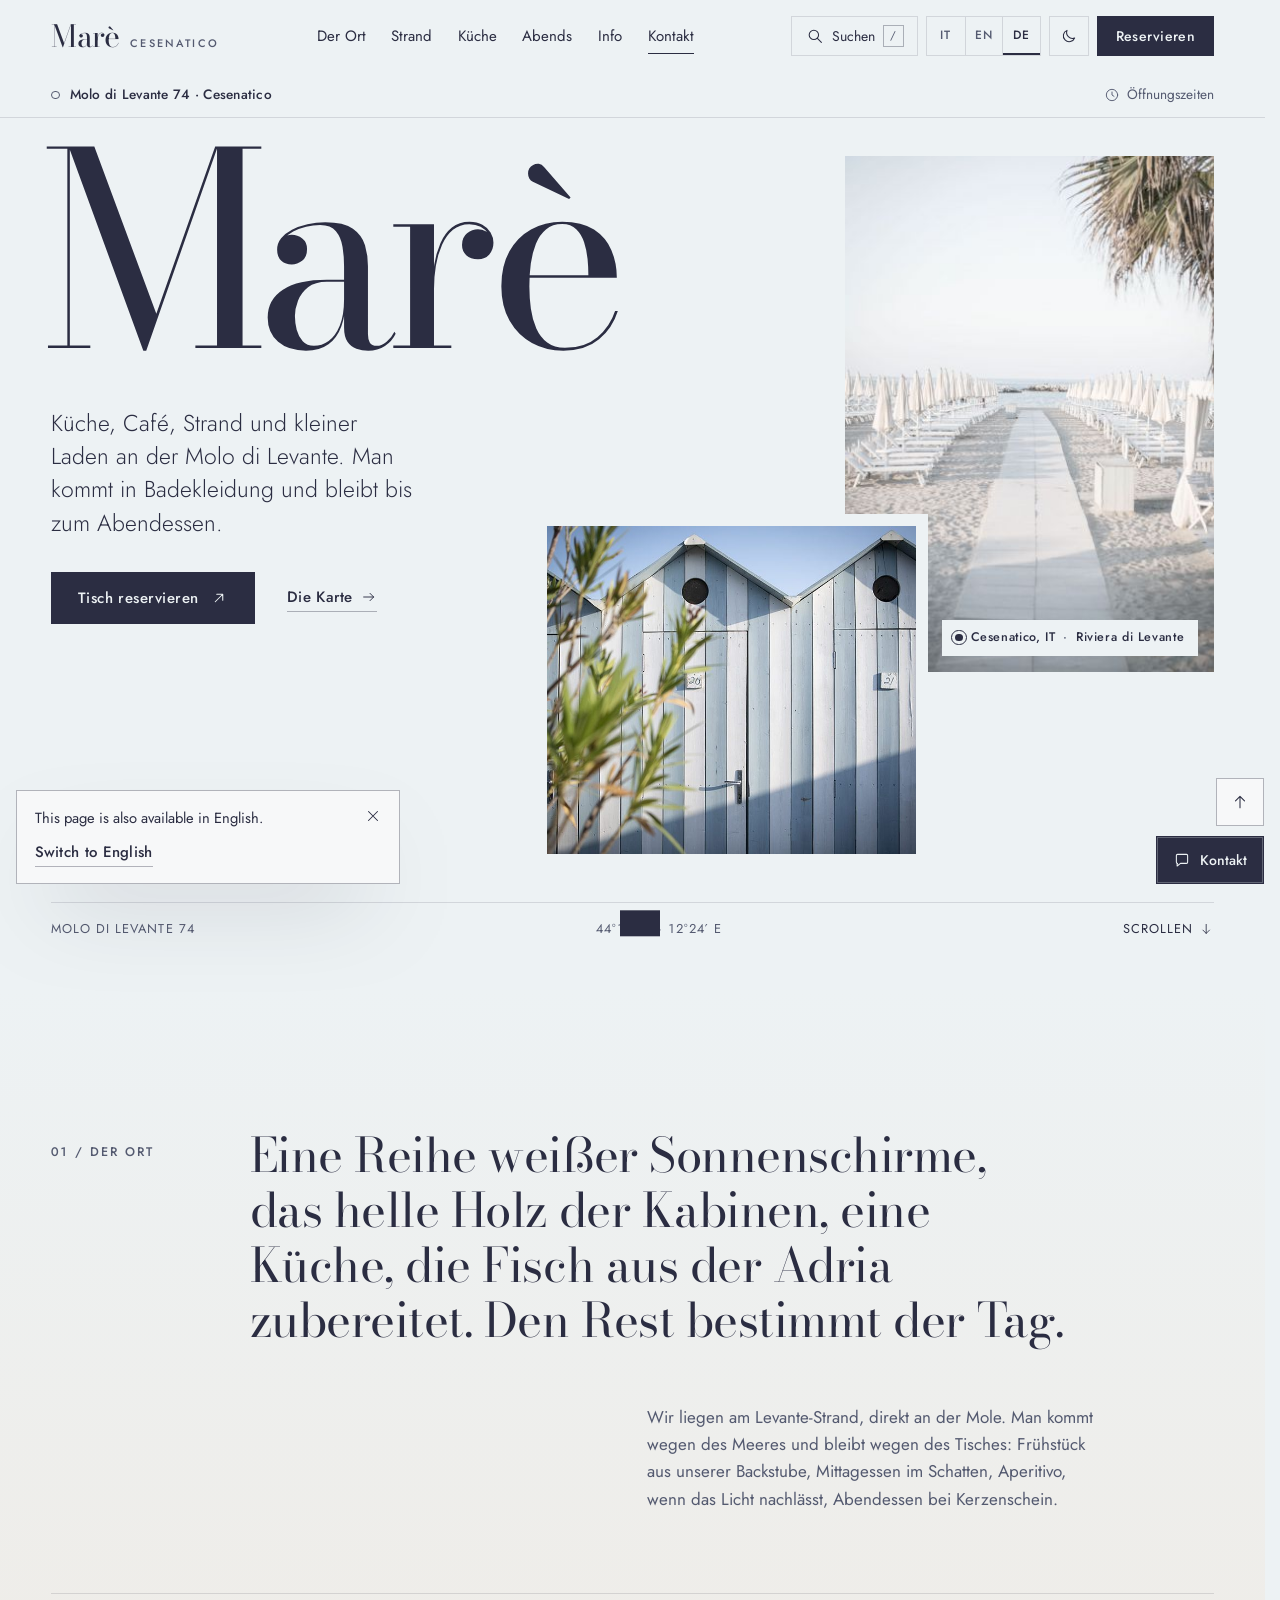
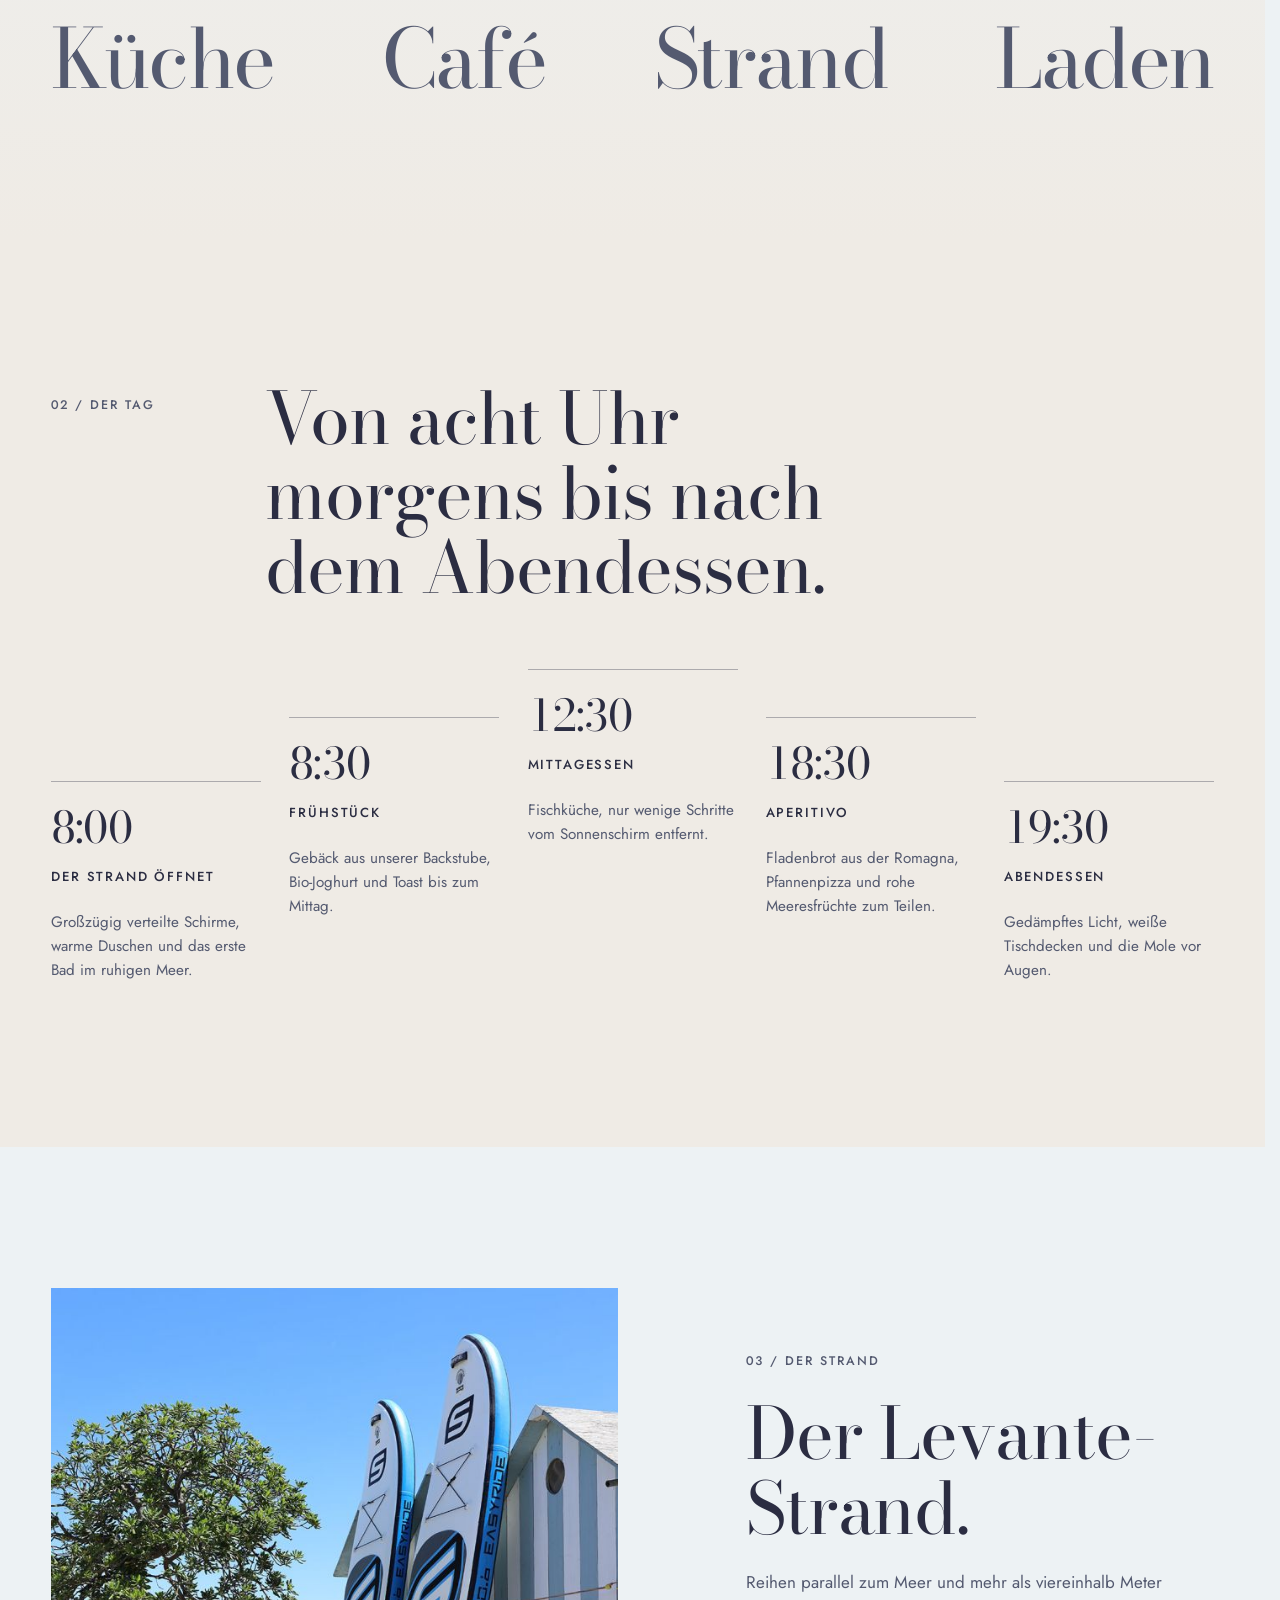
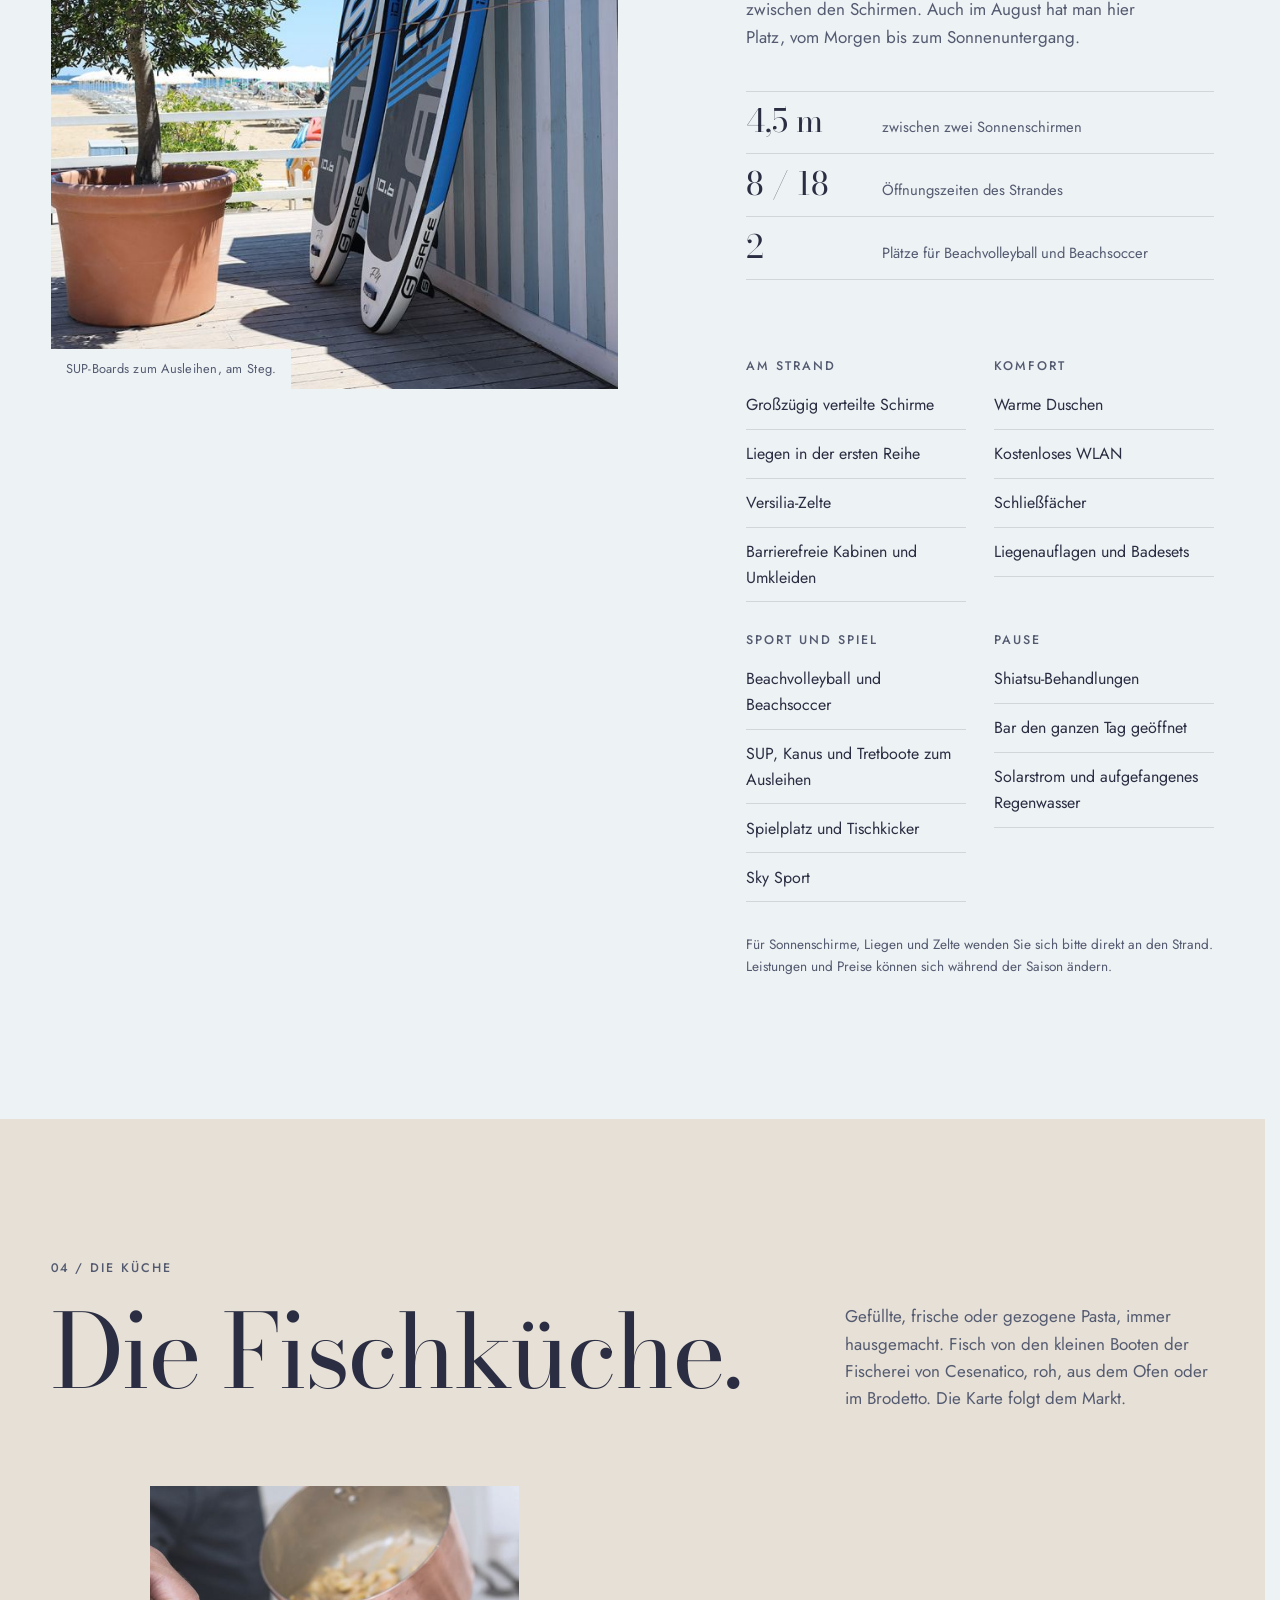
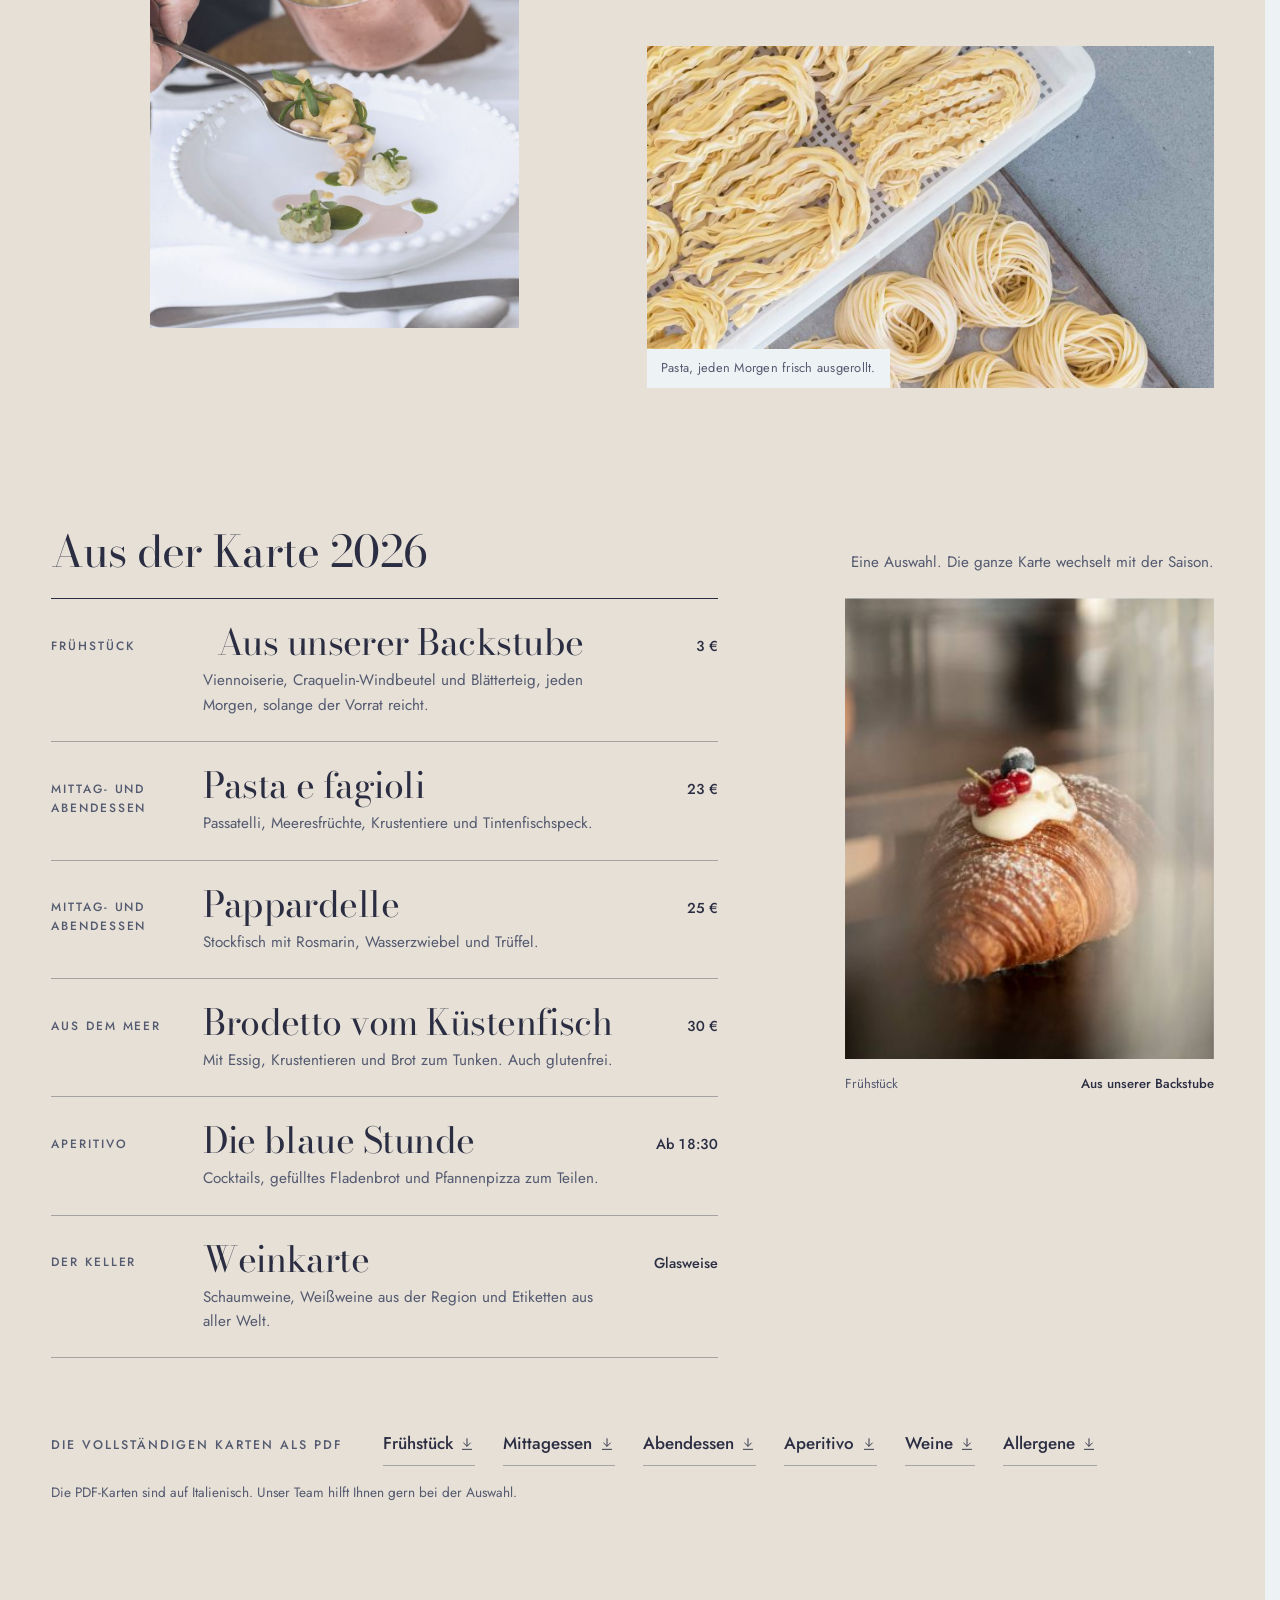
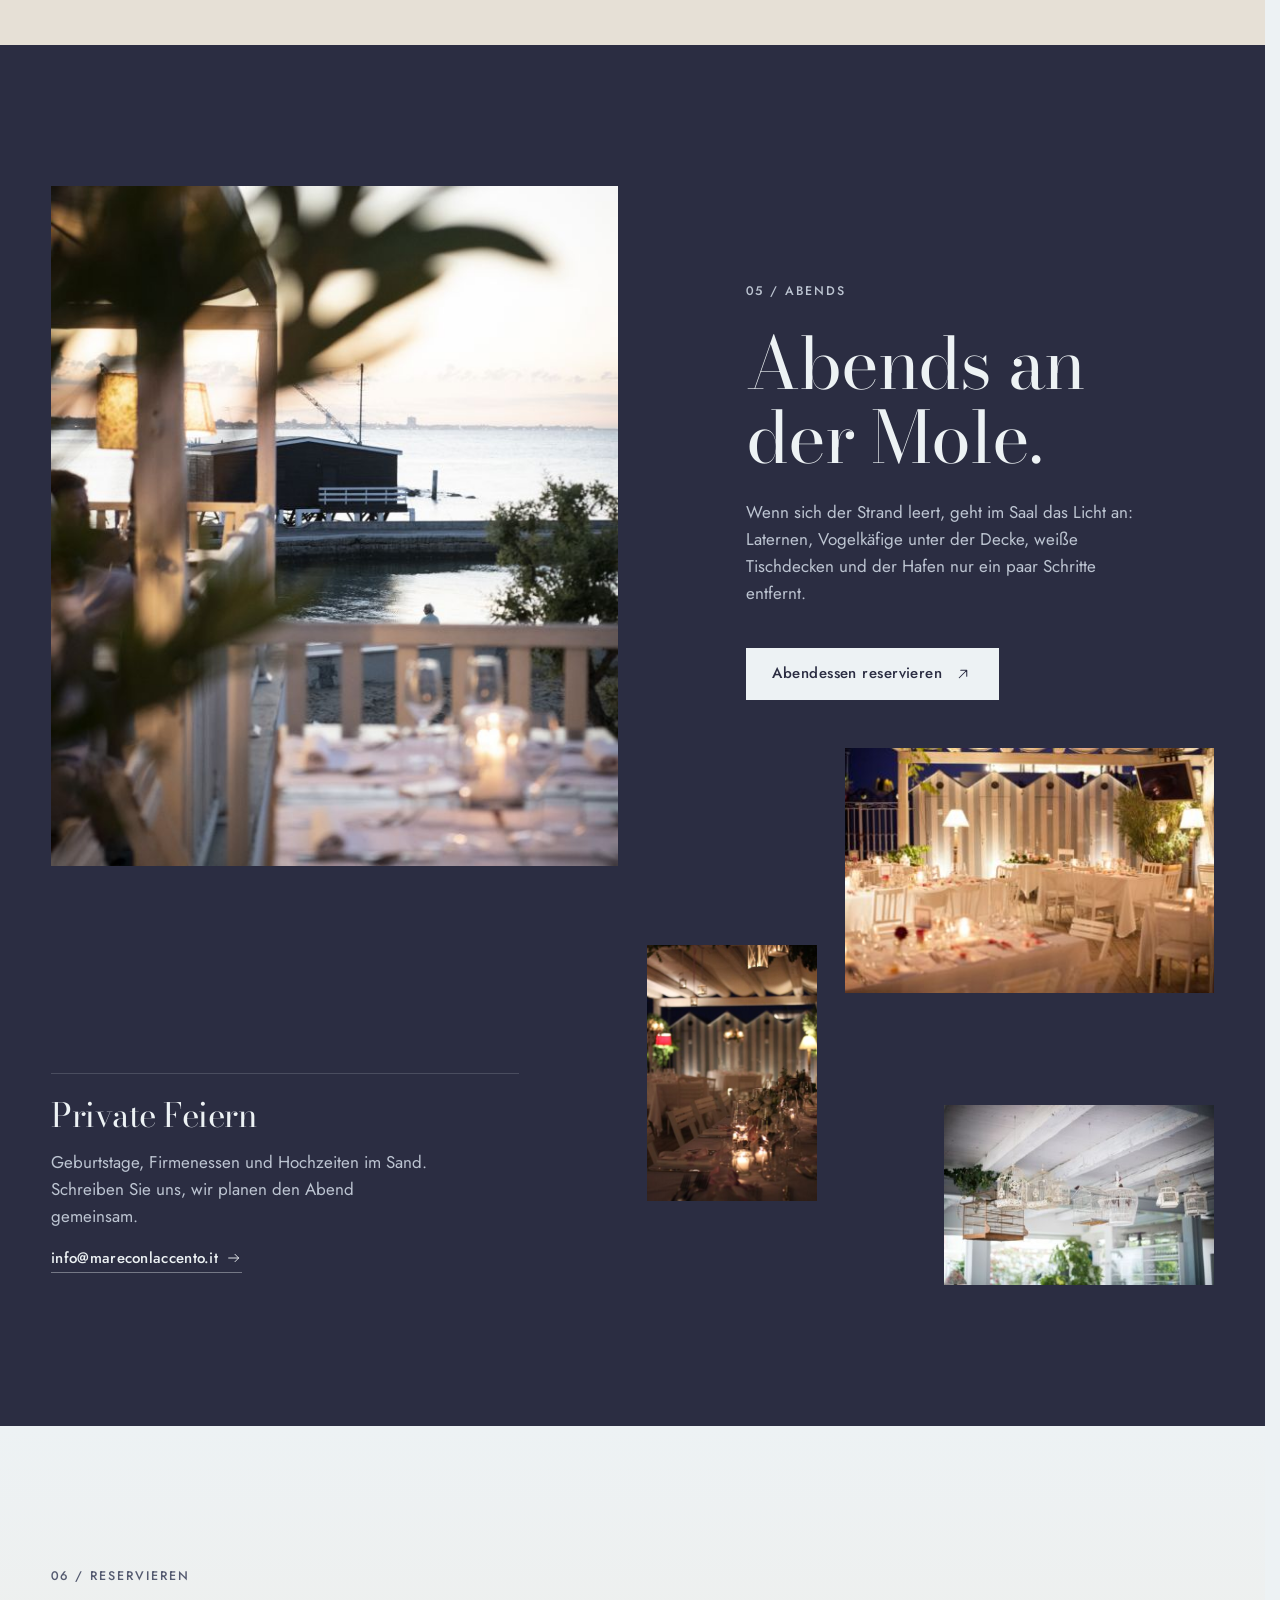
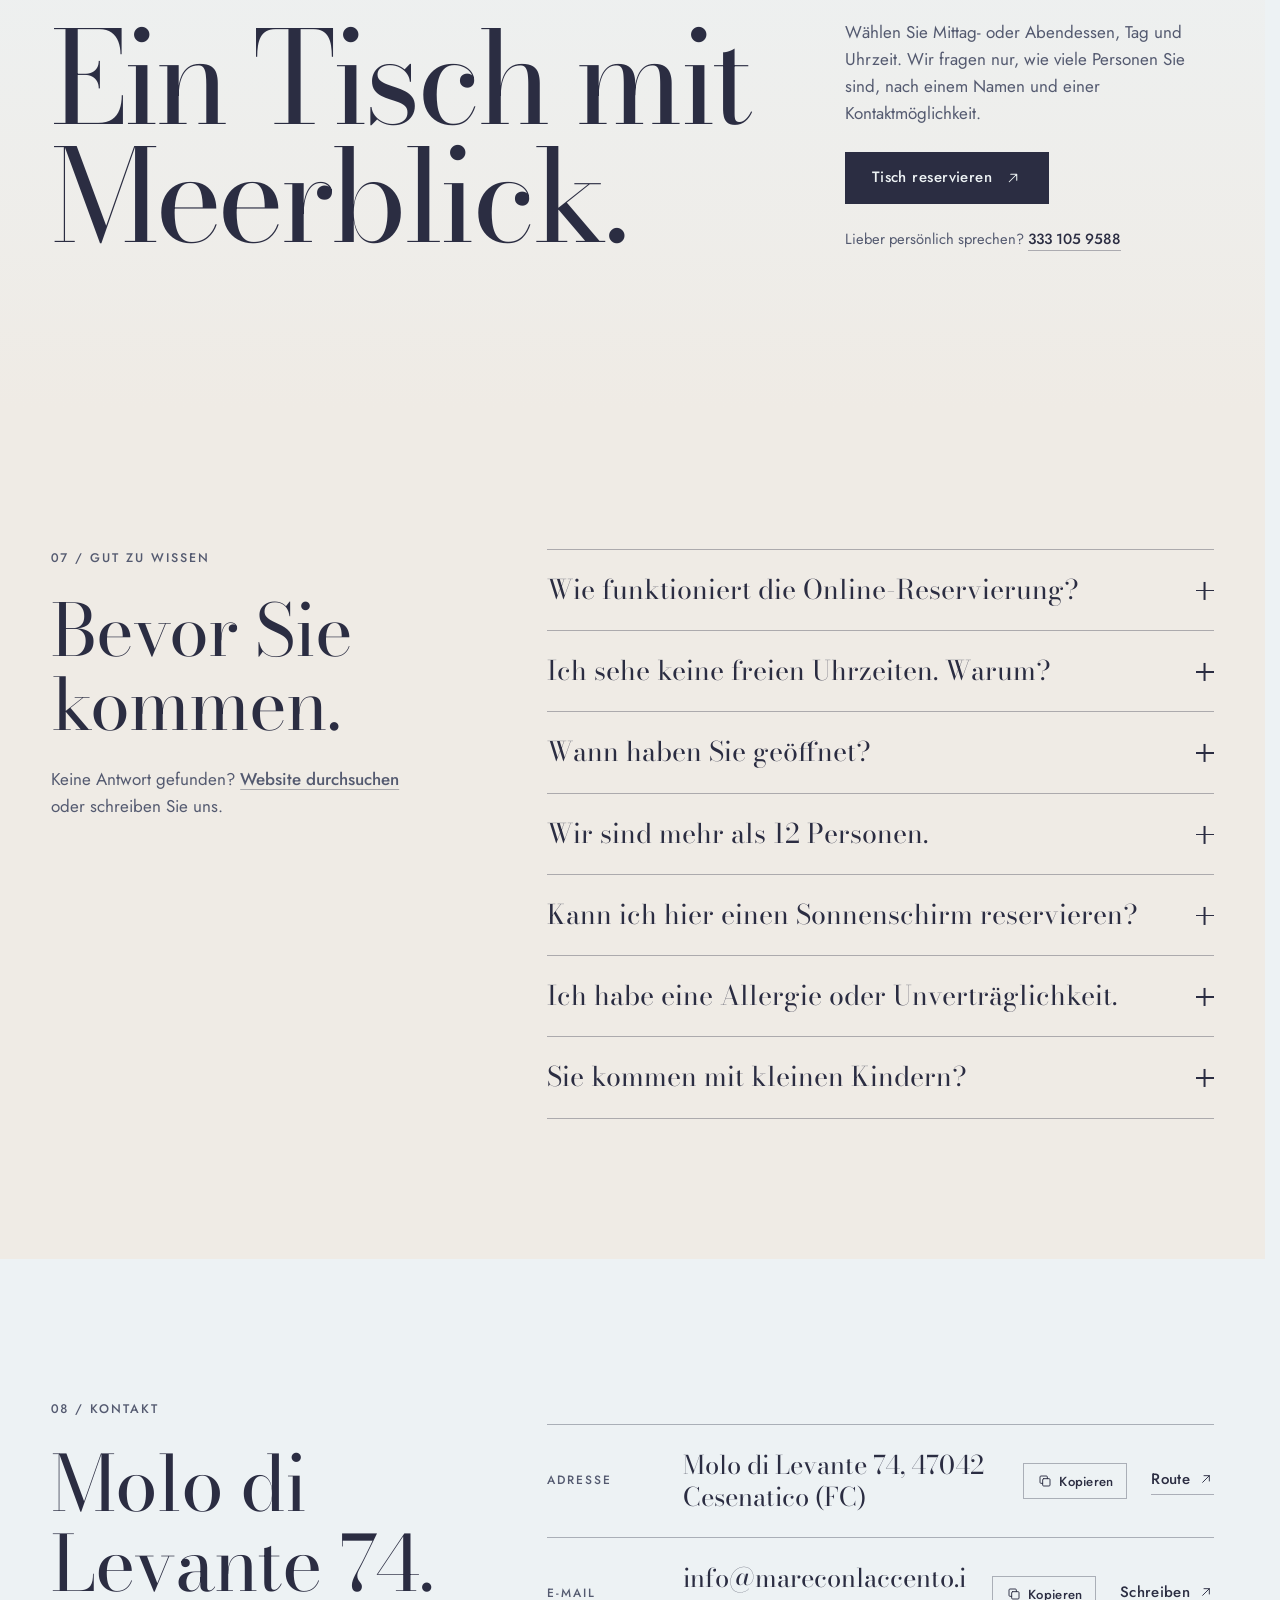
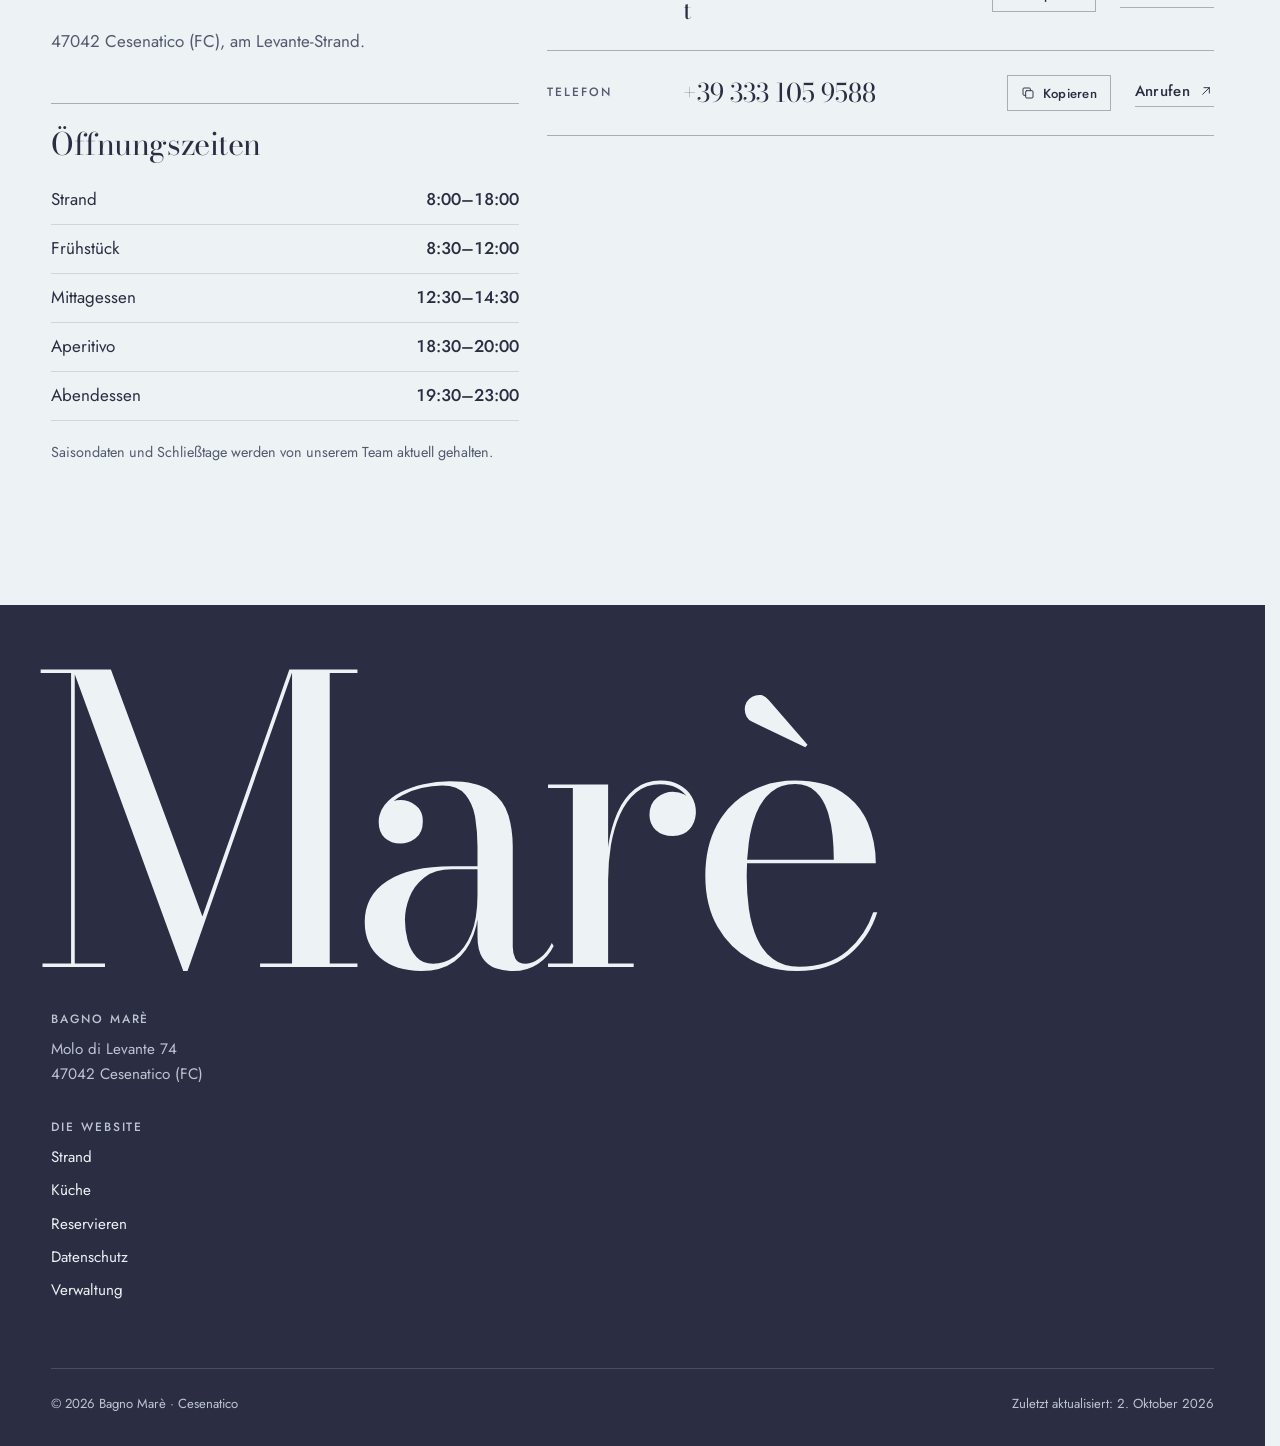
==== de/index.html @ 5fe09428 "Add files via upload" ====
<!doctype html>
<html lang="de" data-page="site">
<head>
  <meta charset="utf-8">
  <meta name="viewport" content="width=device-width, initial-scale=1, viewport-fit=cover">
  <title>Bagno Marè | Strandbad und Fischküche in Cesenatico</title>
  <meta name="description" content="Bagno Marè, Molo di Levante 74 in Cesenatico. Strand, Frühstück aus der eigenen Backstube, Mittag- und Abendessen mit Fisch. Tisch online reservieren.">
  <meta name="theme-color" content="#edf2f4" media="(prefers-color-scheme: light)">
  <meta name="theme-color" content="#1c1d2b" media="(prefers-color-scheme: dark)">
  <meta property="og:type" content="website">
  <meta property="og:locale" content="de_DE">
  <meta property="og:site_name" content="Bagno Marè">
  <meta property="og:title" content="Bagno Marè | Cesenatico">
  <meta property="og:description" content="Der Levante-Strand, eine Fischküche, Abende an der Mole.">
  <meta property="og:url" content="__ORIGIN__/de/">
  <link rel="canonical" href="__ORIGIN__/de/">
  <link rel="alternate" hreflang="it" href="__ORIGIN__/">
  <link rel="alternate" hreflang="en" href="__ORIGIN__/en/">
  <link rel="alternate" hreflang="de" href="__ORIGIN__/de/">
  <link rel="alternate" hreflang="x-default" href="__ORIGIN__/">
  <link rel="icon" href="/favicon.svg" type="image/svg+xml">
  <link rel="preconnect" href="https://fonts.googleapis.com">
  <link rel="preconnect" href="https://fonts.gstatic.com" crossorigin>
  <link rel="stylesheet" href="https://fonts.googleapis.com/css2?family=Bodoni+Moda:opsz,wght@6..96,400..600&family=Jost:wght@300..600&display=swap">
  <link rel="stylesheet" href="/styles.css?v=aa09e8a456">
  <link rel="preload" as="image" href="/assets/MARE_180619_044-scaled-374x561.jpg">
  <script src="/boot.js?v=69bcdc6d53"></script>
  <script src="/app.js?v=9c65226bb7" defer></script>
  <!--structured-data-->
  <script type="application/json" id="i18n">{"locale":"de-DE","theme_to_light":"Helles Design aktivieren","theme_to_dark":"Dunkles Design aktivieren","copy":"Kopieren","copied":"Kopiert","copy_done":"In die Zwischenablage kopiert","copy_fail":"Kopieren fehlgeschlagen: bitte den Text von Hand markieren.","network_error":"Keine Verbindung. Bitte Netzwerk prüfen und erneut versuchen.","request_failed":"Die Anfrage hat nicht geklappt. Bitte gleich noch einmal versuchen.","weather":{"clear":"sonnig","clear_night":"klarer Himmel","mostly_clear":"überwiegend klar","partly_cloudy":"leicht bewölkt","cloudy":"bewölkt","fog":"Nebel","drizzle":"Nieselregen","rain":"Regen","snow":"Schnee","showers":"Schauer","storm":"Gewitter","sea":"Meer {t}°","title":"Aktuelles Wetter in Cesenatico"},"search":{"suggestions":"Vorschläge","results_one":"1 Treffer","results_many":"{n} Treffer","empty":"Keine Treffer für „{q}“. Versuchen Sie ein anderes Wort oder schreiben Sie an info@mareconlaccento.it.","items":[{"title":"Einen Tisch reservieren","section":"Reservieren","action":"booking"},{"title":"Öffnungszeiten und Saison","section":"Kontakt","href":"#orari"},{"title":"Die Karte und PDF-Karten","section":"Küche","href":"#cucina"},{"title":"Allergien und Unverträglichkeiten","section":"Fragen","href":"#faq"},{"title":"Anfahrt","section":"Kontakt","href":"#contatti"}]},"status":{"open_kitchen":"Heute geöffnet · Küche bis {time}","open_beach":"Heute geöffnet · Strand bis {time}","closed_today":"Heute geschlossen · wieder geöffnet {when}","closed_now":"Jetzt geschlossen · wieder geöffnet {when}","closed_season":"Geschlossen · bis zur nächsten Saison","tomorrow":"morgen","on_weekday":"am {weekday}","on_date":"am {date}"},"hours":{"range":"{a}–{b}","not_offered":"Nicht verfügbar","restaurant_season":"Restaurant vom {start} bis {end}.","beach_season":"Strand vom {start} bis {end}.","weekly":"Ruhetag: {days}.","offseason":"Außerhalb der Saison geöffnet: {days}, {services}.","offseason_none":"Außerhalb der Saison ist das Restaurant geschlossen.","services_both":"mittags und abends","services_pranzo":"nur mittags","services_cena":"nur abends","closures":"Geplante Schließtage: {list}.","closure_tutto":"{date}","closure_pranzo":"{date} mittags","closure_cena":"{date} abends","and":" und ","day_season":"Saison {year}: vom {start} bis {end}."},"booking":{"from":"ab {time}","lunch":"Mittagessen","dinner":"Abendessen","service_lunch":"das Mittagessen","service_dinner":"das Abendessen","day_missing":"Tag noch offen","time_missing":"Uhrzeit noch offen","guest_one":"{n} Person","guest_many":"{n} Personen","today":"Heute, {date}","closed_label":"{date}, geschlossen","closed_tag":"Zu","time_hint":"Wählen Sie einen Tag, um die Uhrzeiten zu sehen.","guests_hint":"Mehr als {max} Personen? Schreiben Sie uns, wir organisieren das.","slot_full":"Ausgebucht","slot_max":"Max. {n}","slot_last":"Letzte Plätze","slot_free":"Frei","not_configured_title":"Online-Reservierung noch nicht geöffnet.","not_configured_text":"Für {service} rufen Sie uns bitte an: +39 {phone}.","out_of_range_title":"Datum zu weit entfernt.","out_of_range_text":"Dieser Tag ist online noch nicht buchbar.","past_title":"Service beendet.","past_text":"Die heutigen Uhrzeiten sind vorbei. Bitte wählen Sie einen anderen Tag.","closed_title":"Wir haben geschlossen.","closed_lunch":"{date} haben wir mittags geschlossen.","closed_dinner":"{date} haben wir abends geschlossen.","closed_next":"Der erste freie Tag ist {date}.","closed_pick":"{date} wählen","closed_none":"Für dieses Angebot sind derzeit keine weiteren Tage online buchbar.","full":"Für {service} an diesem Tag ist alles ausgebucht{for}. Versuchen Sie das andere Angebot oder einen anderen Tag.","full_for":" für {n} Personen","unavailable_title":"Uhrzeiten nicht verfügbar.","retry":"Erneut versuchen","err_date":"Wählen Sie einen Tag im Kalender.","err_time":"Wählen Sie eine der freien Uhrzeiten.","err_time_no_date":"Die Uhrzeiten erscheinen, sobald Sie einen Tag gewählt haben.","err_name":"Bitte Vor- und Nachnamen angeben, mindestens zwei Buchstaben.","err_phone":"Bitte eine gültige Nummer eingeben, zum Beispiel +49 151 23456789.","err_email":"Bitte die E-Mail-Adresse prüfen, zum Beispiel name@beispiel.de.","service_down":"Der Reservierungsdienst antwortet gerade nicht. Bitte gleich noch einmal versuchen oder anrufen: +39 {phone}.","codes":{"closed":"An diesem Tag ist das Angebot geschlossen. Bitte wählen Sie einen anderen Tag.","slot_unavailable":"Diese Uhrzeit ist nicht mehr verfügbar.","slot_full":"Diese Uhrzeit ist inzwischen ausgebucht. Bitte wählen Sie eine andere.","day_full":"Für diesen Tag ist die maximale Gästezahl erreicht.","rate_limited":"Sie haben in kurzer Zeit viele Anfragen gesendet. Bitte später erneut versuchen oder anrufen.","invalid_name":"Bitte einen Namen angeben: mindestens 2 Buchstaben.","invalid_phone":"Bitte eine gültige Telefonnummer mit mindestens 6 Ziffern angeben.","invalid_email":"Die E-Mail-Adresse ist nicht gültig.","invalid_date":"Bitte ein gültiges Datum wählen.","invalid_service":"Bitte Mittag- oder Abendessen wählen.","invalid_time":"Bitte eine gültige Uhrzeit wählen.","not_bookable":"Diese Uhrzeit ist online nicht buchbar. Bitte ein anderes Datum oder eine andere Uhrzeit wählen.","group_too_large":"Für größere Gruppen kontaktieren Sie uns bitte direkt.","save_failed":"Die Reservierung konnte nicht gespeichert werden. Bitte erneut versuchen."},"note_email":"Anfrage erhalten. Wir schreiben an {to}, sobald unser Team sie bestätigt, meist innerhalb weniger Stunden.","note_sms":"Anfrage erhalten. Wir schicken eine SMS an {to}, sobald unser Team sie bestätigt, meist innerhalb weniger Stunden.","note_none":"Anfrage erhalten. Unser Team prüft sie: ob sie bestätigt ist, erfahren Sie telefonisch unter +39 {phone}.","recap_service":"Angebot","recap_day":"Tag","recap_time":"Uhrzeit","recap_guests":"Personen","recap_name":"Name","print_title":"Bagno Marè · Reservierung","print_code":"Code","print_address":"Adresse","print_note":"Anfrage registriert. Die Bestätigung folgt, sobald unser Team sie geprüft hat.","ics_lunch":"Mittagessen im Bagno Marè","ics_dinner":"Abendessen im Bagno Marè","ics_desc":"Reservierung {code} für {guests}.","ics_file":"reservierung-mare","summary_default":"Tag und Uhrzeit wählen"},"lang":"de","prefix":"/de/","prefixes":{"it":"/","en":"/en/","de":"/de/"},"suggest":{"it":{"text":"Questa pagina è disponibile anche in italiano.","action":"Passa all’italiano","dismiss":"No, grazie"},"en":{"text":"This page is also available in English.","action":"Switch to English","dismiss":"No thanks"},"de":{"text":"Diese Seite gibt es auch auf Deutsch.","action":"Auf Deutsch lesen","dismiss":"Nein, danke"}}}</script>
</head>
<body>
  <svg class="sprite" aria-hidden="true" focusable="false">
    <symbol id="i-arrow" viewBox="0 0 24 24"><path d="M7 17 17 7M9 7h8v8"/></symbol>
    <symbol id="i-right" viewBox="0 0 24 24"><path d="M4 12h15M13.5 6.5 19 12l-5.5 5.5"/></symbol>
    <symbol id="i-search" viewBox="0 0 24 24"><circle cx="10.5" cy="10.5" r="6.25"/><path d="m15.2 15.2 5.3 5.3"/></symbol>
    <symbol id="i-close" viewBox="0 0 24 24"><path d="m6 6 12 12M18 6 6 18"/></symbol>
    <symbol id="i-sun" viewBox="0 0 24 24"><circle cx="12" cy="12" r="4"/><path d="M12 2.5v2M12 19.5v2M2.5 12h2M19.5 12h2M5.3 5.3l1.4 1.4M17.3 17.3l1.4 1.4M5.3 18.7l1.4-1.4M17.3 6.7l1.4-1.4"/></symbol>
    <symbol id="i-moon" viewBox="0 0 24 24"><path d="M19.5 14.6A7.8 7.8 0 0 1 9.4 4.5a7.8 7.8 0 1 0 10.1 10.1Z"/></symbol>
    <symbol id="i-up" viewBox="0 0 24 24"><path d="M12 19.5V5M6 10.5 12 4.5l6 6"/></symbol>
    <symbol id="i-phone" viewBox="0 0 24 24"><path d="M6.6 3.5h2.6l1.4 4-2 1.3a11 11 0 0 0 6.6 6.6l1.3-2 4 1.4v2.6a1.8 1.8 0 0 1-1.9 1.8A16.4 16.4 0 0 1 4.8 5.4a1.8 1.8 0 0 1 1.8-1.9Z"/></symbol>
    <symbol id="i-mail" viewBox="0 0 24 24"><rect x="3.5" y="5.5" width="17" height="13" rx="1.5"/><path d="m4 6.5 8 6.5 8-6.5"/></symbol>
    <symbol id="i-pin" viewBox="0 0 24 24"><path d="M12 21s-6.5-6-6.5-11a6.5 6.5 0 0 1 13 0c0 5-6.5 11-6.5 11Z"/><circle cx="12" cy="10" r="2.3"/></symbol>
    <symbol id="i-copy" viewBox="0 0 24 24"><rect x="8.5" y="8.5" width="11" height="11" rx="1.5"/><path d="M15.5 8.5V6a1.5 1.5 0 0 0-1.5-1.5H6A1.5 1.5 0 0 0 4.5 6v8A1.5 1.5 0 0 0 6 15.5h2.5"/></symbol>
    <symbol id="i-check" viewBox="0 0 24 24"><path d="m5 12.5 4.5 4.5L19 7.5"/></symbol>
    <symbol id="i-calendar" viewBox="0 0 24 24"><rect x="3.5" y="5" width="17" height="15.5" rx="1.5"/><path d="M3.5 10h17M8 3v4M16 3v4"/></symbol>
    <symbol id="i-print" viewBox="0 0 24 24"><path d="M7 9V3.5h10V9M7 17.5H4.5v-7A1.5 1.5 0 0 1 6 9h12a1.5 1.5 0 0 1 1.5 1.5v7H17"/><rect x="7" y="14" width="10" height="6.5"/></symbol>
    <symbol id="i-plus" viewBox="0 0 24 24"><path d="M12 5v14M5 12h14"/></symbol>
    <symbol id="i-minus" viewBox="0 0 24 24"><path d="M5 12h14"/></symbol>
    <symbol id="i-prev" viewBox="0 0 24 24"><path d="M14.5 6 8.5 12l6 6"/></symbol>
    <symbol id="i-next" viewBox="0 0 24 24"><path d="m9.5 6 6 6-6 6"/></symbol>
    <symbol id="i-download" viewBox="0 0 24 24"><path d="M12 4v11M7 10.5l5 5 5-5M5 20h14"/></symbol>
    <symbol id="i-clock" viewBox="0 0 24 24"><circle cx="12" cy="12" r="8.5"/><path d="M12 7.5V12l3 2"/></symbol>
    <symbol id="i-chat" viewBox="0 0 24 24"><path d="M4.5 6A1.5 1.5 0 0 1 6 4.5h12A1.5 1.5 0 0 1 19.5 6v9a1.5 1.5 0 0 1-1.5 1.5H10l-4.5 3.5v-3.5H6A1.5 1.5 0 0 1 4.5 15Z"/></symbol>
  </svg>

  <div class="intro-curtain" aria-hidden="true">
    <span class="intro-curtain__word">Marè</span>
    <span class="intro-curtain__line"></span>
  </div>

  <a class="skip-link" href="#contenuto">Zum Inhalt springen</a>

  <header class="site-header" id="siteHeader">
    <div class="site-header__inner">
      <a class="wordmark" href="#inizio" aria-label="Bagno Marè, zurück zum Anfang">Marè<span class="wordmark__place">Cesenatico</span></a>
      <nav class="main-nav" aria-label="Hauptnavigation">
        <a href="#posto">Der Ort</a>
        <a href="#spiaggia">Strand</a>
        <a href="#cucina">Küche</a>
        <a href="#sera">Abends</a>
        <a href="#faq">Info</a>
        <a href="#contatti">Kontakt</a>
      </nav>
      <div class="header-tools">
        <button class="tool-btn" type="button" id="searchOpen" aria-haspopup="dialog" aria-controls="searchDialog">
          <svg class="icon" aria-hidden="true"><use href="#i-search"/></svg>
          <span class="tool-btn__label">Suchen</span>
          <kbd class="tool-btn__kbd" aria-hidden="true">/</kbd>
        </button>
        <nav class="lang-switch" aria-label="Sprache"><a href="/" lang="it" hreflang="it" data-lang-link="it"><span aria-hidden="true">IT</span><span class="sr-only">Italiano</span></a><a href="/en/" lang="en" hreflang="en" data-lang-link="en"><span aria-hidden="true">EN</span><span class="sr-only">English</span></a><a href="/de/" lang="de" hreflang="de" data-lang-link="de" aria-current="page"><span aria-hidden="true">DE</span><span class="sr-only">Deutsch</span></a></nav>
        <button class="tool-btn tool-btn--icon" type="button" id="themeToggle" aria-label="Dunkles Design aktivieren" aria-pressed="false">
          <svg class="icon icon--moon" aria-hidden="true"><use href="#i-moon"/></svg>
          <svg class="icon icon--sun" aria-hidden="true"><use href="#i-sun"/></svg>
        </button>
        <a class="btn btn--solid btn--small" href="#prenota" data-open-booking><span class="btn__label">Reservieren</span></a>
        <button class="menu-btn" type="button" id="menuOpen" aria-haspopup="dialog" aria-controls="mobileNav">
          <span class="menu-btn__lines" aria-hidden="true"><i></i><i></i></span>
          <span class="sr-only">Menü öffnen</span>
        </button>
      </div>
    </div>
    <div class="progress" aria-hidden="true"><span class="progress__bar" id="progressBar"></span></div>
  </header>

  <main id="contenuto" tabindex="-1">

    <div class="statusbar" id="statusBar">
      <div class="wrap statusbar__inner">
        <p class="statusbar__text" aria-live="polite"><span class="statusbar__dot" aria-hidden="true"></span><span id="statusText">Molo di Levante 74 · Cesenatico</span></p>
        <a class="statusbar__link" href="#orari"><svg class="icon" aria-hidden="true"><use href="#i-clock"/></svg>Öffnungszeiten</a>
      </div>
    </div>

    <section class="hero" id="inizio" aria-labelledby="heroTitle">
      <div class="wrap hero__grid">
        <h1 class="hero__title" id="heroTitle"><span class="hero__word" aria-hidden="true"><span>M</span><span>a</span><span>r</span><span>è</span></span><span class="sr-only">Bagno Marè, Cesenatico</span></h1>
        <p class="hero__lead">Küche, Café, Strand und kleiner Laden an der Molo di Levante. Man kommt in Badekleidung und bleibt bis zum Abendessen.</p>
        <div class="hero__actions">
          <a class="btn btn--solid" href="#prenota" data-open-booking><span class="btn__label">Tisch reservieren</span><svg class="icon" aria-hidden="true"><use href="#i-arrow"/></svg></a>
          <a class="link-arrow" href="#cucina">Die Karte <svg class="icon" aria-hidden="true"><use href="#i-right"/></svg></a>
        </div>
        <figure class="hero__main frame">
          <img src="/assets/MARE_180619_044-scaled-374x561.jpg" width="374" height="561" alt="Der Holzsteg zwischen weißen Sonnenschirmen führt zum Meer" fetchpriority="high">
          <p class="hero__badge" id="weatherBadge"><span class="hero__badge-dot" aria-hidden="true"></span><span>Cesenatico, IT</span><span class="hero__badge-sep" aria-hidden="true">·</span><span id="weatherText">Riviera di Levante</span></p>
        </figure>
        <figure class="hero__aside frame">
          <img src="/assets/mare-spiaggia-stabilimento-674x600.jpg" width="674" height="600" alt="Die Strandkabinen Nummer 20 und 21, aus Holz mit hellblauen Streifen">
        </figure>
        <div class="hero__meta">
          <span>Molo di Levante 74</span>
          <span class="hero__coords">44°12′ N · 12°24′ E</span>
          <a class="hero__scroll" href="#posto">Scrollen <svg class="icon" aria-hidden="true"><use href="#i-right"/></svg></a>
        </div>
      </div>
    </section>

    <section class="place tone-shore" id="posto" aria-labelledby="placeTitle">
      <div class="wrap place__grid">
        <p class="sec-index">01 / Der Ort</p>
        <h2 class="place__statement" id="placeTitle" data-search data-search-section="Der Ort">Eine Reihe weißer Sonnenschirme, das helle Holz der Kabinen, eine Küche, die Fisch aus der Adria zubereitet. Den Rest bestimmt der Tag.</h2>
        <p class="place__text">Wir liegen am Levante-Strand, direkt an der Mole. Man kommt wegen des Meeres und bleibt wegen des Tisches: Frühstück aus unserer Backstube, Mittagessen im Schatten, Aperitivo, wenn das Licht nachlässt, Abendessen bei Kerzenschein.</p>
        <ul class="place__words" aria-label="Im Marè finden Sie">
          <li>Küche</li><li>Café</li><li>Strand</li><li>Laden</li>
        </ul>
      </div>
    </section>

    <section class="day tone-sand" id="giornata" aria-labelledby="dayTitle">
      <div class="wrap">
        <header class="sec-head">
          <p class="sec-index">02 / Der Tag</p>
          <div class="sec-head__main">
            <h2 id="dayTitle">Von acht Uhr morgens bis nach dem Abendessen.</h2>
            <p class="day__season" id="daySeason"></p>
          </div>
        </header>
        <ol class="day__list">
          <li class="day__stop" data-search data-search-section="Der Tag"><time data-hour="spiaggia">8:00</time><h3>Der Strand öffnet</h3><p>Großzügig verteilte Schirme, warme Duschen und das erste Bad im ruhigen Meer.</p></li>
          <li class="day__stop" data-search data-search-section="Der Tag"><time data-hour="colazione">8:30</time><h3>Frühstück</h3><p>Gebäck aus unserer Backstube, Bio-Joghurt und Toast bis zum Mittag.</p></li>
          <li class="day__stop" data-search data-search-section="Der Tag"><time data-hour="pranzo">12:30</time><h3>Mittagessen</h3><p>Fischküche, nur wenige Schritte vom Sonnenschirm entfernt.</p></li>
          <li class="day__stop" data-search data-search-section="Der Tag"><time data-hour="aperitivo">18:30</time><h3>Aperitivo</h3><p>Fladenbrot aus der Romagna, Pfannenpizza und rohe Meeresfrüchte zum Teilen.</p></li>
          <li class="day__stop" data-search data-search-section="Der Tag"><time data-hour="cena">19:30</time><h3>Abendessen</h3><p>Gedämpftes Licht, weiße Tischdecken und die Mole vor Augen.</p></li>
        </ol>
      </div>
    </section>

    <section class="beach tone-mist" id="spiaggia" aria-labelledby="beachTitle">
      <div class="wrap beach__grid">
        <figure class="beach__photo frame">
          <img src="/assets/mare-sup-674x833.jpg" width="674" height="833" alt="Zwei SUP-Boards an einer gestreiften Kabine, daneben ein Olivenbaum im Topf" loading="lazy" decoding="async">
          <figcaption>SUP-Boards zum Ausleihen, am Steg.</figcaption>
        </figure>
        <div class="beach__copy">
          <p class="sec-index">03 / Der Strand</p>
          <h2 id="beachTitle" data-search data-search-section="Der Strand">Der Levante-Strand.</h2>
          <p>Reihen parallel zum Meer und mehr als viereinhalb Meter zwischen den Schirmen. Auch im August hat man hier Platz, vom Morgen bis zum Sonnenuntergang.</p>
          <dl class="figures">
            <div><dt>4,5 m</dt><dd>zwischen zwei Sonnenschirmen</dd></div>
            <div><dt id="beachHours">8 / 18</dt><dd>Öffnungszeiten des Strandes</dd></div>
            <div><dt>2</dt><dd>Plätze für Beachvolleyball und Beachsoccer</dd></div>
          </dl>
        </div>
        <div class="services">
          <div class="services__group">
            <h3>Am Strand</h3>
            <ul>
              <li data-search data-search-section="Service">Großzügig verteilte Schirme</li>
              <li data-search data-search-section="Service">Liegen in der ersten Reihe</li>
              <li data-search data-search-section="Service">Versilia-Zelte</li>
              <li data-search data-search-section="Service">Barrierefreie Kabinen und Umkleiden</li>
            </ul>
          </div>
          <div class="services__group">
            <h3>Komfort</h3>
            <ul>
              <li data-search data-search-section="Service">Warme Duschen</li>
              <li data-search data-search-section="Service">Kostenloses WLAN</li>
              <li data-search data-search-section="Service">Schließfächer</li>
              <li data-search data-search-section="Service">Liegenauflagen und Badesets</li>
            </ul>
          </div>
          <div class="services__group">
            <h3>Sport und Spiel</h3>
            <ul>
              <li data-search data-search-section="Service">Beachvolleyball und Beachsoccer</li>
              <li data-search data-search-section="Service">SUP, Kanus und Tretboote zum Ausleihen</li>
              <li data-search data-search-section="Service">Spielplatz und Tischkicker</li>
              <li data-search data-search-section="Service">Sky Sport</li>
            </ul>
          </div>
          <div class="services__group">
            <h3>Pause</h3>
            <ul>
              <li data-search data-search-section="Service">Shiatsu-Behandlungen</li>
              <li data-search data-search-section="Service">Bar den ganzen Tag geöffnet</li>
              <li data-search data-search-section="Service">Solarstrom und aufgefangenes Regenwasser</li>
            </ul>
          </div>
          <p class="services__note">Für Sonnenschirme, Liegen und Zelte wenden Sie sich bitte direkt an den Strand. Leistungen und Preise können sich während der Saison ändern.</p>
        </div>
      </div>
    </section>

    <section class="kitchen tone-sand-deep" id="cucina" aria-labelledby="kitchenTitle">
      <div class="wrap">
        <div class="kitchen__intro">
          <p class="sec-index">04 / Die Küche</p>
          <h2 id="kitchenTitle" data-search data-search-section="Die Küche">Die Fischküche.</h2>
          <p class="kitchen__text">Gefüllte, frische oder gezogene Pasta, immer hausgemacht. Fisch von den kleinen Booten der Fischerei von Cesenatico, roh, aus dem Ofen oder im Brodetto. Die Karte folgt dem Markt.</p>
        </div>
        <div class="kitchen__photos">
          <figure class="kitchen__photo-a frame">
            <img src="/assets/cucina-600x720.jpg" width="600" height="720" alt="Pasta mit Bohnen und grüner Sauce, aus einem Kupfertopf auf einen weißen Teller serviert" loading="lazy" decoding="async">
          </figure>
          <figure class="kitchen__photo-b frame">
            <img src="/assets/275A0709-674x407.jpg" width="674" height="407" alt="Nester aus frisch ausgerollter Pasta auf einem Tablett" loading="lazy" decoding="async">
            <figcaption>Pasta, jeden Morgen frisch ausgerollt.</figcaption>
          </figure>
        </div>

        <div class="dishes" id="menu" aria-labelledby="dishesTitle">
          <header class="dishes__head">
            <h3 id="dishesTitle">Aus der Karte 2026</h3>
            <p>Eine Auswahl. Die ganze Karte wechselt mit der Saison.</p>
          </header>
          <ol class="dishes__list" id="dishList">
            <li class="dish" data-preview="/assets/croissant-674x407.jpg" data-search data-search-section="Karte">
              <span class="dish__moment">Frühstück</span>
              <span class="dish__name">Aus unserer Backstube</span>
              <span class="dish__desc">Viennoiserie, Craquelin-Windbeutel und Blätterteig, jeden Morgen, solange der Vorrat reicht.</span>
              <span class="dish__price">3 €</span>
              <img class="dish__thumb" src="/assets/croissant-674x407.jpg" alt="" loading="lazy" decoding="async" width="674" height="407">
            </li>
            <li class="dish" data-preview="/assets/cucina-600x720.jpg" data-search data-search-section="Karte">
              <span class="dish__moment">Mittag- und Abendessen</span>
              <span class="dish__name">Pasta e fagioli</span>
              <span class="dish__desc">Passatelli, Meeresfrüchte, Krustentiere und Tintenfischspeck.</span>
              <span class="dish__price">23 €</span>
              <img class="dish__thumb" src="/assets/cucina-600x720.jpg" alt="" loading="lazy" decoding="async" width="600" height="720">
            </li>
            <li class="dish" data-preview="/assets/275A0709-674x407.jpg" data-search data-search-section="Karte">
              <span class="dish__moment">Mittag- und Abendessen</span>
              <span class="dish__name">Pappardelle</span>
              <span class="dish__desc">Stockfisch mit Rosmarin, Wasserzwiebel und Trüffel.</span>
              <span class="dish__price">25 €</span>
              <img class="dish__thumb" src="/assets/275A0709-674x407.jpg" alt="" loading="lazy" decoding="async" width="674" height="407">
            </li>
            <li class="dish" data-preview="/assets/SGA17_FOTO277-374x560.jpg" data-search data-search-section="Karte">
              <span class="dish__moment">Aus dem Meer</span>
              <span class="dish__name">Brodetto vom Küstenfisch</span>
              <span class="dish__desc">Mit Essig, Krustentieren und Brot zum Tunken. Auch glutenfrei.</span>
              <span class="dish__price">30 €</span>
              <img class="dish__thumb" src="/assets/SGA17_FOTO277-374x560.jpg" alt="" loading="lazy" decoding="async" width="374" height="560">
            </li>
            <li class="dish" data-preview="/assets/MARE_140721_087-374x561.jpg" data-search data-search-section="Karte">
              <span class="dish__moment">Aperitivo</span>
              <span class="dish__name">Die blaue Stunde</span>
              <span class="dish__desc">Cocktails, gefülltes Fladenbrot und Pfannenpizza zum Teilen.</span>
              <span class="dish__price">Ab 18:30</span>
              <img class="dish__thumb" src="/assets/MARE_140721_087-374x561.jpg" alt="" loading="lazy" decoding="async" width="374" height="561">
            </li>
            <li class="dish" data-preview="/assets/IMG_1045-374x561.jpg" data-search data-search-section="Karte">
              <span class="dish__moment">Der Keller</span>
              <span class="dish__name">Weinkarte</span>
              <span class="dish__desc">Schaumweine, Weißweine aus der Region und Etiketten aus aller Welt.</span>
              <span class="dish__price">Glasweise</span>
              <img class="dish__thumb" src="/assets/IMG_1045-374x561.jpg" alt="" loading="lazy" decoding="async" width="374" height="561">
            </li>
          </ol>
          <figure class="dishes__preview" aria-hidden="true">
            <div class="dishes__stage" id="dishStage"></div>
            <figcaption class="dishes__caption"><span id="dishCaptionMoment">Frühstück</span><span id="dishCaptionName">Aus unserer Backstube</span></figcaption>
          </figure>
        </div>

        <div class="menu-files" data-search data-search-section="Karte">
          <p class="menu-files__label">Die vollständigen Karten als PDF</p>
          <ul>
            <li><a href="/assets/menus/colazione-2026.pdf" target="_blank" rel="noopener" hreflang="it">Frühstück <svg class="icon" aria-hidden="true"><use href="#i-download"/></svg></a></li>
            <li><a href="/assets/menus/pranzo-2026.pdf" target="_blank" rel="noopener" hreflang="it">Mittagessen <svg class="icon" aria-hidden="true"><use href="#i-download"/></svg></a></li>
            <li><a href="/assets/menus/cena-2026.pdf" target="_blank" rel="noopener" hreflang="it">Abendessen <svg class="icon" aria-hidden="true"><use href="#i-download"/></svg></a></li>
            <li><a href="/assets/menus/aperitivo-2026.pdf" target="_blank" rel="noopener" hreflang="it">Aperitivo <svg class="icon" aria-hidden="true"><use href="#i-download"/></svg></a></li>
            <li><a href="/assets/menus/carta-vini-2026.pdf" target="_blank" rel="noopener" hreflang="it">Weine <svg class="icon" aria-hidden="true"><use href="#i-download"/></svg></a></li>
            <li><a href="/assets/menus/allergeni-2026.pdf" target="_blank" rel="noopener" hreflang="it">Allergene <svg class="icon" aria-hidden="true"><use href="#i-download"/></svg></a></li>
          </ul>
          <p class="menu-files__note">Die PDF-Karten sind auf Italienisch. Unser Team hilft Ihnen gern bei der Auswahl.</p>
        </div>
      </div>
    </section>

    <section class="evening tone-ink" id="sera" aria-labelledby="eveningTitle">
      <div class="wrap evening__grid">
        <figure class="evening__main frame">
          <img src="/assets/MARE_140721_285-600x720.jpg" width="600" height="720" alt="Ein gedeckter Tisch mit Kerzen auf der Terrasse, Hafen und Meer bei Sonnenuntergang" loading="lazy" decoding="async">
        </figure>
        <div class="evening__copy">
          <p class="sec-index">05 / Abends</p>
          <h2 id="eveningTitle" data-search data-search-section="Abends">Abends an der Mole.</h2>
          <p>Wenn sich der Strand leert, geht im Saal das Licht an: Laternen, Vogelkäfige unter der Decke, weiße Tischdecken und der Hafen nur ein paar Schritte entfernt.</p>
          <a class="btn btn--light" href="#prenota" data-open-booking data-service="cena"><span class="btn__label">Abendessen reservieren</span><svg class="icon" aria-hidden="true"><use href="#i-arrow"/></svg></a>
        </div>
        <figure class="evening__wide frame">
          <img src="/assets/MG_5615-374x249.jpg" width="374" height="249" alt="Der Saal am Abend mit den beleuchteten gestreiften Kabinen im Hintergrund" loading="lazy" decoding="async">
        </figure>
        <figure class="evening__tall frame">
          <img src="/assets/IMG_1624-2-374x561.jpg" width="374" height="561" alt="Eine lange Tafel mit Kerzen und Blumen am Abend" loading="lazy" decoding="async">
        </figure>
        <div class="evening__events" data-search data-search-section="Abends">
          <h3>Private Feiern</h3>
          <p>Geburtstage, Firmenessen und Hochzeiten im Sand. Schreiben Sie uns, wir planen den Abend gemeinsam.</p>
          <a class="link-arrow link-arrow--light" href="mailto:info@mareconlaccento.it?subject=Private%20Feier%20im%20Mar%C3%A8">info@mareconlaccento.it <svg class="icon" aria-hidden="true"><use href="#i-right"/></svg></a>
        </div>
        <figure class="evening__small frame">
          <img src="/assets/Foto_240-3-374x250.jpg" width="374" height="250" alt="Weiße Vogelkäfige an den Deckenbalken" loading="lazy" decoding="async">
        </figure>
      </div>
    </section>

    <section class="cta tone-shore" id="prenota" aria-labelledby="ctaTitle">
      <div class="wrap cta__grid">
        <p class="sec-index">06 / Reservieren</p>
        <h2 class="cta__title" id="ctaTitle" data-search data-search-section="Reservieren">Ein Tisch mit Meerblick.</h2>
        <div class="cta__side">
          <p>Wählen Sie Mittag- oder Abendessen, Tag und Uhrzeit. Wir fragen nur, wie viele Personen Sie sind, nach einem Namen und einer Kontaktmöglichkeit.</p>
          <a class="btn btn--solid" href="#prenota" data-open-booking><span class="btn__label">Tisch reservieren</span><svg class="icon" aria-hidden="true"><use href="#i-arrow"/></svg></a>
          <p class="cta__alt">Lieber persönlich sprechen? <a href="tel:+393331059588">333 105 9588</a></p>
        </div>
      </div>
    </section>

    <section class="faq tone-sand" id="faq" aria-labelledby="faqTitle">
      <div class="wrap faq__grid">
        <header class="faq__head">
          <p class="sec-index">07 / Gut zu wissen</p>
          <h2 id="faqTitle">Bevor Sie kommen.</h2>
          <p>Keine Antwort gefunden? <button class="inline-link" type="button" data-open-search>Website durchsuchen</button> oder schreiben Sie uns.</p>
        </header>
        <div class="faq__list">
          <details class="faq__item" data-search data-search-section="Fragen">
            <summary>Wie funktioniert die Online-Reservierung?<span class="faq__sign" aria-hidden="true"></span></summary>
            <div class="faq__body"><p>Wählen Sie Mittag- oder Abendessen, den Tag, die Personenzahl und eine der freien Uhrzeiten. Geben Sie Namen, Telefonnummer und auf Wunsch eine E-Mail und eine Notiz an. Sobald unser Team die Anfrage bestätigt, oder falls es sie nicht annehmen kann, schreiben wir Ihnen per E-Mail oder SMS.</p></div>
          </details>
          <details class="faq__item" data-search data-search-section="Fragen">
            <summary>Ich sehe keine freien Uhrzeiten. Warum?<span class="faq__sign" aria-hidden="true"></span></summary>
            <div class="faq__body"><p>An diesem Tag haben wir geschlossen, oder die Uhrzeit ist bereits ausgebucht. Versuchen Sie eine andere Uhrzeit, einen anderen Tag oder rufen Sie uns an: manchmal wird ein Tisch frei.</p></div>
          </details>
          <details class="faq__item" data-search data-search-section="Fragen">
            <summary>Wann haben Sie geöffnet?<span class="faq__sign" aria-hidden="true"></span></summary>
            <div class="faq__body"><p>Saisondaten, Öffnungszeiten der einzelnen Angebote und geplante Schließtage finden Sie im Bereich Kontakt. Sie werden bei jeder Änderung aktualisiert. Geschlossene Tage lassen sich im Reservierungskalender nicht auswählen.</p></div>
          </details>
          <details class="faq__item" data-search data-search-section="Fragen">
            <summary>Wir sind mehr als 12 Personen.<span class="faq__sign" aria-hidden="true"></span></summary>
            <div class="faq__body"><p>Online reservieren Sie Tische bis 12 Personen. Für größere Gruppen, Firmenessen oder private Feiern schreiben Sie an info@mareconlaccento.it.</p></div>
          </details>
          <details class="faq__item" data-search data-search-section="Fragen">
            <summary>Kann ich hier einen Sonnenschirm reservieren?<span class="faq__sign" aria-hidden="true"></span></summary>
            <div class="faq__body"><p>Nein, das Online-Formular gilt nur für das Restaurant. Für Sonnenschirme, Liegen und Zelte wenden Sie sich bitte direkt an den Strand.</p></div>
          </details>
          <details class="faq__item" data-search data-search-section="Fragen">
            <summary>Ich habe eine Allergie oder Unverträglichkeit.<span class="faq__sign" aria-hidden="true"></span></summary>
            <div class="faq__body"><p>Geben Sie sie in den Notizen an und erinnern Sie das Personal vor der Bestellung daran. Viele Gerichte gibt es glutenfrei, die Allergenliste können Sie im Bereich Küche herunterladen.</p></div>
          </details>
          <details class="faq__item" data-search data-search-section="Fragen">
            <summary>Sie kommen mit kleinen Kindern?<span class="faq__sign" aria-hidden="true"></span></summary>
            <div class="faq__body"><p>Schreiben Sie es in die Notizen, wir stellen einen Kinderstuhl bereit. Am Strand gibt es einen Spielplatz für die Kleinen.</p></div>
          </details>
        </div>
      </div>
    </section>

    <section class="contact tone-mist" id="contatti" aria-labelledby="contactTitle">
      <div class="wrap contact__grid">
        <header class="contact__head">
          <p class="sec-index">08 / Kontakt</p>
          <h2 id="contactTitle" data-search data-search-section="Kontakt">Molo di Levante 74.</h2>
          <p>47042 Cesenatico (FC), am Levante-Strand.</p>
        </header>
        <div class="contact__cards">
          <div class="contact__item">
            <p class="contact__label">Adresse</p>
            <p class="contact__value">Molo di Levante 74, 47042 Cesenatico (FC)</p>
            <div class="contact__actions">
              <button class="copy-btn" type="button" data-copy="Bagno Marè, Molo di Levante 74, 47042 Cesenatico (FC)"><svg class="icon" aria-hidden="true"><use href="#i-copy"/></svg><span>Kopieren</span></button>
              <a class="link-arrow" href="https://www.google.com/maps/search/?api=1&amp;query=Bagno%20Mar%C3%A8%20Molo%20di%20Levante%2074%20Cesenatico" target="_blank" rel="noopener">Route <svg class="icon" aria-hidden="true"><use href="#i-arrow"/></svg></a>
            </div>
          </div>
          <div class="contact__item">
            <p class="contact__label">E-Mail</p>
            <p class="contact__value">info@mareconlaccento.it</p>
            <div class="contact__actions">
              <button class="copy-btn" type="button" data-copy="info@mareconlaccento.it"><svg class="icon" aria-hidden="true"><use href="#i-copy"/></svg><span>Kopieren</span></button>
              <a class="link-arrow" href="mailto:info@mareconlaccento.it">Schreiben <svg class="icon" aria-hidden="true"><use href="#i-arrow"/></svg></a>
            </div>
          </div>
          <div class="contact__item">
            <p class="contact__label">Telefon</p>
            <p class="contact__value">+39 333 105 9588</p>
            <div class="contact__actions">
              <button class="copy-btn" type="button" data-copy="+39 333 105 9588"><svg class="icon" aria-hidden="true"><use href="#i-copy"/></svg><span>Kopieren</span></button>
              <a class="link-arrow" href="tel:+393331059588">Anrufen <svg class="icon" aria-hidden="true"><use href="#i-arrow"/></svg></a>
            </div>
          </div>
        </div>

        <div class="hours" id="orari" aria-labelledby="hoursTitle" data-search data-search-section="Kontakt">
          <h3 id="hoursTitle">Öffnungszeiten</h3>
          <table class="hours__table">
            <caption class="sr-only">Öffnungszeiten der Angebote im Bagno Marè</caption>
            <tbody id="hoursBody">
              <tr data-hours-row="spiaggia"><th scope="row">Strand</th><td>8:00–18:00</td></tr>
              <tr data-hours-row="colazione"><th scope="row">Frühstück</th><td>8:30–12:00</td></tr>
              <tr data-hours-row="pranzo"><th scope="row">Mittagessen</th><td>12:30–14:30</td></tr>
              <tr data-hours-row="aperitivo"><th scope="row">Aperitivo</th><td>18:30–20:00</td></tr>
              <tr data-hours-row="cena"><th scope="row">Abendessen</th><td>19:30–23:00</td></tr>
            </tbody>
          </table>
          <ul class="hours__notes" id="hoursNotes"><li>Saisondaten und Schließtage werden von unserem Team aktuell gehalten.</li></ul>
        </div>
      </div>
    </section>
  </main>

  <footer class="site-footer tone-ink">
    <div class="wrap site-footer__grid">
      <p class="site-footer__word" aria-hidden="true">Marè</p>
      <div class="site-footer__col">
        <p class="site-footer__label">Bagno Marè</p>
        <p>Molo di Levante 74<br>47042 Cesenatico (FC)</p>
      </div>
      <nav class="site-footer__col" aria-label="Links in der Fußzeile">
        <p class="site-footer__label">Die Website</p>
        <a href="#spiaggia">Strand</a>
        <a href="#cucina">Küche</a>
        <a href="#prenota" data-open-booking>Reservieren</a>
        <a href="/de/privacy.html">Datenschutz</a>
        <a href="/admin.html" hreflang="it">Verwaltung</a>
      </nav>
      <div class="site-footer__base">
        <p>© <span id="year">2026</span> Bagno Marè · Cesenatico</p>
        <p>Zuletzt aktualisiert: <time datetime="2026-10-02">2. Oktober 2026</time></p>
      </div>
    </div>
  </footer>

  <div class="fab-stack">
    <button class="fab fab--top" type="button" id="toTop" aria-label="Zurück zum Seitenanfang"><svg class="icon" aria-hidden="true"><use href="#i-up"/></svg></button>
    <button class="fab fab--contact" type="button" popovertarget="contactPop" aria-label="Schnellkontakt"><svg class="icon" aria-hidden="true"><use href="#i-chat"/></svg><span class="fab__label">Kontakt</span></button>
  </div>
  <div class="contact-pop" id="contactPop" popover>
    <p class="contact-pop__title">Sprechen wir</p>
    <a class="contact-pop__row" href="tel:+393331059588"><svg class="icon" aria-hidden="true"><use href="#i-phone"/></svg><span><strong>Anrufen</strong><small>333 105 9588</small></span></a>
    <a class="contact-pop__row" href="mailto:info@mareconlaccento.it"><svg class="icon" aria-hidden="true"><use href="#i-mail"/></svg><span><strong>Schreiben</strong><small>info@mareconlaccento.it</small></span></a>
    <a class="contact-pop__row" href="https://www.google.com/maps/search/?api=1&amp;query=Bagno%20Mar%C3%A8%20Molo%20di%20Levante%2074%20Cesenatico" target="_blank" rel="noopener"><svg class="icon" aria-hidden="true"><use href="#i-pin"/></svg><span><strong>Route</strong><small>Molo di Levante 74</small></span></a>
    <button class="btn btn--solid btn--block" type="button" data-open-booking><span class="btn__label">Tisch reservieren</span></button>
  </div>

  <dialog class="mnav" id="mobileNav" aria-label="Menü">
    <div class="mnav__top">
      <span class="wordmark">Marè<span class="wordmark__place">Cesenatico</span></span>
      <button class="tool-btn tool-btn--icon" type="button" data-close aria-label="Menü schließen"><svg class="icon" aria-hidden="true"><use href="#i-close"/></svg></button>
    </div>
    <nav class="mnav__links" aria-label="Mobiles Menü">
      <a href="#posto"><span>01</span>Der Ort</a>
      <a href="#spiaggia"><span>02</span>Strand</a>
      <a href="#cucina"><span>03</span>Küche</a>
      <a href="#sera"><span>04</span>Abends</a>
      <a href="#faq"><span>05</span>Info</a>
      <a href="#contatti"><span>06</span>Kontakt</a>
    </nav>
    <div class="mnav__foot">
      <button class="btn btn--solid btn--block" type="button" data-open-booking><span class="btn__label">Tisch reservieren</span></button>
      <button class="btn btn--outline btn--block" type="button" data-open-search><svg class="icon" aria-hidden="true"><use href="#i-search"/></svg><span class="btn__label">Website durchsuchen</span></button>
      <div class="mnav__langs">
        <nav class="lang-switch" aria-label="Sprache"><a href="/" lang="it" hreflang="it" data-lang-link="it"><span aria-hidden="true">IT</span><span class="sr-only">Italiano</span></a><a href="/en/" lang="en" hreflang="en" data-lang-link="en"><span aria-hidden="true">EN</span><span class="sr-only">English</span></a><a href="/de/" lang="de" hreflang="de" data-lang-link="de" aria-current="page"><span aria-hidden="true">DE</span><span class="sr-only">Deutsch</span></a></nav>
      </div>
      <p>Molo di Levante 74 · Cesenatico</p>
    </div>
  </dialog>

  <dialog class="search" id="searchDialog" aria-labelledby="searchLabel">
    <div class="search__box">
      <div class="search__field">
        <svg class="icon" aria-hidden="true"><use href="#i-search"/></svg>
        <label class="sr-only" id="searchLabel" for="searchInput">Website durchsuchen</label>
        <input id="searchInput" type="search" placeholder="Suchen: Brodetto, Duschen, Allergien…" autocomplete="off" spellcheck="false" aria-describedby="searchStatus" aria-controls="searchResults">
        <button class="search__esc" type="button" data-close><kbd>Esc</kbd><span class="sr-only">Suche schließen</span></button>
      </div>
      <p class="search__status" id="searchStatus" aria-live="polite">Vorschläge</p>
      <ul class="search__results" id="searchResults"></ul>
    </div>
  </dialog>

  <dialog class="drawer" id="bookingDrawer" aria-labelledby="drawerTitle">
    <div class="drawer__panel">
      <header class="drawer__head">
        <div>
          <p class="drawer__kicker">Restaurant · Bagno Marè</p>
          <h2 id="drawerTitle">Tisch reservieren</h2>
        </div>
        <button class="tool-btn tool-btn--icon" type="button" data-close aria-label="Reservierung schließen"><svg class="icon" aria-hidden="true"><use href="#i-close"/></svg></button>
      </header>

      <div class="drawer__body" id="drawerBody">
        <form class="booking" id="bookingForm" novalidate>
          <fieldset class="step">
            <legend class="step__label"><span>01</span>Angebot</legend>
            <div class="segmented">
              <label class="segmented__opt"><input type="radio" name="service" value="pranzo" checked><span><strong>Mittagessen</strong><small data-service-from="pranzo">ab 12:30</small></span></label>
              <label class="segmented__opt"><input type="radio" name="service" value="cena"><span><strong>Abendessen</strong><small data-service-from="cena">ab 19:30</small></span></label>
            </div>
          </fieldset>

          <fieldset class="step" aria-describedby="dateError">
            <legend class="step__label"><span>02</span>Tag</legend>
            <div class="calendar" id="calendar">
              <div class="calendar__head">
                <button class="calendar__nav" type="button" id="calPrev" aria-label="Vorheriger Monat"><svg class="icon" aria-hidden="true"><use href="#i-prev"/></svg></button>
                <p class="calendar__month" id="calMonth" aria-live="polite"></p>
                <button class="calendar__nav" type="button" id="calNext" aria-label="Nächster Monat"><svg class="icon" aria-hidden="true"><use href="#i-next"/></svg></button>
              </div>
              <table class="calendar__grid" role="grid" aria-labelledby="calMonth">
                <thead><tr><th scope="col" abbr="Montag">M</th><th scope="col" abbr="Dienstag">D</th><th scope="col" abbr="Mittwoch">M</th><th scope="col" abbr="Donnerstag">D</th><th scope="col" abbr="Freitag">F</th><th scope="col" abbr="Samstag">S</th><th scope="col" abbr="Sonntag">S</th></tr></thead>
                <tbody id="calBody"></tbody>
              </table>
            </div>
            <p class="field-error" id="dateError" hidden></p>
          </fieldset>

          <fieldset class="step">
            <legend class="step__label"><span>03</span>Personen</legend>
            <div class="stepper">
              <button class="stepper__btn" type="button" data-step="-1" aria-label="Eine Person weniger"><svg class="icon" aria-hidden="true"><use href="#i-minus"/></svg></button>
              <input class="stepper__value" id="bookingGuests" name="guests" type="number" inputmode="numeric" min="1" max="12" value="2" aria-label="Anzahl der Personen" aria-describedby="guestsHint">
              <button class="stepper__btn" type="button" data-step="1" aria-label="Eine Person mehr"><svg class="icon" aria-hidden="true"><use href="#i-plus"/></svg></button>
            </div>
            <p class="hint" id="guestsHint">Mehr als 12 Personen? Schreiben Sie uns, wir organisieren das.</p>
          </fieldset>

          <fieldset class="step" aria-describedby="timeError">
            <legend class="step__label"><span>04</span>Uhrzeit</legend>
            <div class="slots" id="timeSlots" aria-live="polite" aria-busy="false"><p class="hint">Wählen Sie einen Tag, um die Uhrzeiten zu sehen.</p></div>
            <p class="field-error" id="timeError" hidden></p>
          </fieldset>

          <div class="step">
            <label class="step__label" for="bookingNotes"><span>05</span>Notizen <small>optional</small></label>
            <textarea class="input" id="bookingNotes" name="notes" rows="3" maxlength="500" placeholder="Ein Kinderstuhl, eine Unverträglichkeit, ein Tisch draußen…" aria-describedby="notesCount"></textarea>
            <p class="hint hint--right" id="notesCount">0 / 500</p>
          </div>

          <fieldset class="step">
            <legend class="step__label"><span>06</span>Reserviert auf</legend>
            <div class="field">
              <label for="bookingName">Vor- und Nachname</label>
              <input class="input" id="bookingName" name="name" type="text" autocomplete="name" maxlength="80" required aria-describedby="nameError">
              <p class="field-error" id="nameError" hidden></p>
            </div>
            <div class="field">
              <label for="bookingPhone">Telefon</label>
              <input class="input" id="bookingPhone" name="phone" type="tel" autocomplete="tel" inputmode="tel" maxlength="24" required aria-describedby="phoneError phoneHint">
              <p class="hint" id="phoneHint">Ohne E-Mail kommt die Bestätigung per SMS an diese Nummer.</p>
              <p class="field-error" id="phoneError" hidden></p>
            </div>
            <div class="field">
              <label for="bookingEmail">E-Mail <small>optional</small></label>
              <input class="input" id="bookingEmail" name="email" type="email" autocomplete="email" inputmode="email" maxlength="254" spellcheck="false" aria-describedby="emailError emailHint">
              <p class="hint" id="emailHint">Mit E-Mail kommt die Bestätigung per E-Mail.</p>
              <p class="field-error" id="emailError" hidden></p>
            </div>
            <label class="check">
              <input type="checkbox" id="bookingConsent" name="consent">
              <span class="check__box" aria-hidden="true"><svg class="icon"><use href="#i-check"/></svg></span>
              <span class="check__text">Ich möchte die Bestätigung und Neuigkeiten zu dieser Reservierung per E-Mail oder SMS erhalten. <a href="/de/privacy.html" target="_blank" rel="noopener">Datenschutzhinweise</a></span>
            </label>
          </fieldset>

          <div class="honeypot" aria-hidden="true"><label for="bookingWebsite">Website</label><input id="bookingWebsite" name="website" type="text" tabindex="-1" autocomplete="off"></div>
          <div class="form-alert" id="formAlert" role="alert" hidden></div>
        </form>

        <section class="success" id="bookingSuccess" hidden tabindex="-1" aria-labelledby="successTitle">
          <svg class="success__mark" viewBox="0 0 52 52" aria-hidden="true"><circle cx="26" cy="26" r="24"/><path d="m15.5 26.5 7 7 14-15"/></svg>
          <p class="drawer__kicker">Anfrage gesendet</p>
          <h3 id="successTitle">Bis bald im Marè.</h3>
          <dl class="success__recap" id="successRecap"></dl>
          <div class="ref">
            <span class="ref__label">Code</span>
            <strong class="ref__code" id="successRef">MARE-000000</strong>
            <button class="copy-btn" type="button" data-copy-from="#successRef"><svg class="icon" aria-hidden="true"><use href="#i-copy"/></svg><span>Kopieren</span></button>
          </div>
          <p class="hint" id="successNote"></p>
          <div class="success__actions">
            <button class="btn btn--outline" type="button" id="addToCalendar"><svg class="icon" aria-hidden="true"><use href="#i-calendar"/></svg><span class="btn__label">Zum Kalender hinzufügen</span></button>
            <button class="btn btn--outline" type="button" id="printBooking"><svg class="icon" aria-hidden="true"><use href="#i-print"/></svg><span class="btn__label">Drucken</span></button>
          </div>
          <button class="inline-link" type="button" id="newBooking">Noch eine Reservierung</button>
        </section>
      </div>

      <footer class="drawer__foot" id="drawerFoot">
        <p class="drawer__summary" id="bookingSummary" aria-live="polite">Tag und Uhrzeit wählen</p>
        <button class="btn btn--solid btn--block" type="submit" form="bookingForm" id="bookingSubmit"><span class="btn__label">Anfrage senden</span><span class="spinner" aria-hidden="true"></span></button>
      </footer>
    </div>
  </dialog>

  <aside class="lang-hint" id="langHint" hidden aria-live="polite">
    <p id="langHintText"></p>
    <a class="link-arrow" id="langHintLink" href="/"></a>
    <button class="tool-btn tool-btn--icon" type="button" id="langHintClose"><svg class="icon" aria-hidden="true"><use href="#i-close"/></svg><span class="sr-only" id="langHintCloseLabel"></span></button>
  </aside>

  <div class="toast" id="toast" role="status" aria-live="polite"></div>
</body>
</html>
---- styles.css ----
/* ==========================================================================
   Bagno Marè · foglio di stile del sito
   Palette: #2b2d42 ardesia scura · #8d99ae ardesia chiara · #edf2f4 nebbia
   Titoli: Bodoni Moda (mai in corsivo) · Testi: Jost
   ========================================================================== */

/* ---------- Token ---------- */
:root {
  --ink: #2b2d42;
  --slate: #8d99ae;
  --mist: #edf2f4;

  --bg: #edf2f4;
  --surface: #f7f8f9;
  --sand: #efebe5;
  --sand-deep: #e6e0d6;
  --frame-bg: #dde2e7;
  --text: #2b2d42;
  --text-soft: #545a70;
  --line: rgba(43, 45, 66, 0.14);
  --line-strong: rgba(43, 45, 66, 0.34);
  --accent: #2b2d42;
  --on-accent: #edf2f4;
  --ink-section: #2b2d42;
  --on-ink: #edf2f4;
  --on-ink-soft: #bcc4d1;
  --danger: #9e3434;
  --success: #2c6a52;
  --scrim: rgba(28, 29, 43, 0.5);
  --shadow-lg: 0 40px 90px -40px rgba(43, 45, 66, 0.55);

  --font-display: "Bodoni Moda", "Bodoni 72", "Didot", "Bodoni MT", Georgia, serif;
  --font-body: "Jost", "Futura", "Century Gothic", "Avenir Next", system-ui, sans-serif;

  --space-1: 0.5rem;
  --space-2: 1rem;
  --space-3: 1.5rem;
  --space-4: 2rem;
  --space-5: 3rem;
  --space-6: 4rem;
  --space-7: 6rem;
  --space-8: 8rem;
  --section: clamp(5rem, 11vw, 10rem);
  --gutter: clamp(1.25rem, 4vw, 3.5rem);
  --col-gap: clamp(1rem, 2.2vw, 2rem);
  --max: 90rem;
  --header-h: 4.5rem;

  --ease-out: cubic-bezier(0.22, 1, 0.36, 1);
  --ease-in-out: cubic-bezier(0.65, 0, 0.35, 1);
  --fast: 0.25s;
  --mid: 0.5s;
  --slow: 0.9s;

  color-scheme: light;
  interpolate-size: allow-keywords;
}

[data-theme="dark"] {
  --bg: #1c1d2b;
  --surface: #23253a;
  --sand: #212233;
  --sand-deep: #26283d;
  --frame-bg: #2b2d42;
  --text: #edf2f4;
  --text-soft: #b4bdcc;
  --line: rgba(237, 242, 244, 0.14);
  --line-strong: rgba(237, 242, 244, 0.34);
  --accent: #edf2f4;
  --on-accent: #1c1d2b;
  --ink-section: #13141f;
  --on-ink: #edf2f4;
  --on-ink-soft: #b4bdcc;
  --danger: #f2a7a7;
  --success: #9fd9bf;
  --scrim: rgba(8, 8, 14, 0.66);
  --shadow-lg: 0 40px 90px -30px rgba(0, 0, 0, 0.75);
  color-scheme: dark;
}

/* ---------- Base ---------- */
*, *::before, *::after { box-sizing: border-box; }

/* L'attributo hidden vince sempre sulle regole display dei componenti. */
[hidden] { display: none !important; }

html {
  scroll-behavior: smooth;
  scroll-padding-top: calc(var(--header-h) + 1rem);
  scrollbar-gutter: stable;
  -webkit-text-size-adjust: 100%;
}

body {
  margin: 0;
  background: var(--bg);
  color: var(--text);
  font-family: var(--font-body);
  font-size: 1.0625rem;
  font-weight: 400;
  line-height: 1.6;
  -webkit-font-smoothing: antialiased;
  text-rendering: optimizeLegibility;
  /* Bodoni Moda oltre i 40px usa filetti quasi invisibili: fissiamo la dimensione ottica a 24 per tutto il sito.
     Jost non ha questo asse, quindi l'impostazione non lo tocca. */
  font-optical-sizing: none;
  font-variation-settings: "opsz" 24;
  transition: background-color var(--mid) var(--ease-out), color var(--mid) var(--ease-out);
}

html.is-locked { overflow: hidden; }

img { display: block; max-width: 100%; height: auto; }
figure { margin: 0; }
a { color: inherit; text-decoration: none; }
button, input, select, textarea { font: inherit; color: inherit; }
button { cursor: pointer; background: none; border: 0; padding: 0; }
p { margin: 0; }
ul, ol { margin: 0; padding: 0; list-style: none; }
time { font-variant-numeric: tabular-nums; }

h1, h2, h3, h4 {
  margin: 0;
  font-family: var(--font-display);
  font-weight: 400;
  font-style: normal;
  line-height: 1.04;
  letter-spacing: -0.015em;
  text-wrap: balance;
}

h2 { font-size: clamp(2.5rem, 5.6vw, 5.25rem); }
h3 { font-size: clamp(1.5rem, 2.4vw, 2rem); }

em, i { font-style: normal; }

:focus-visible { outline: 2px solid var(--text); outline-offset: 3px; }
main:focus { outline: none; }

::selection { background: var(--ink); color: var(--mist); }
[data-theme="dark"] ::selection { background: var(--mist); color: var(--ink); }

.sr-only {
  position: absolute !important;
  width: 1px; height: 1px;
  padding: 0; margin: -1px;
  overflow: hidden; clip: rect(0 0 0 0);
  white-space: nowrap; border: 0;
}

.sprite { position: absolute; width: 0; height: 0; overflow: hidden; }

.icon {
  width: 1.125rem;
  height: 1.125rem;
  flex: none;
  fill: none;
  stroke: currentColor;
  stroke-width: 1.4;
  stroke-linecap: round;
  stroke-linejoin: round;
}

.wrap {
  width: 100%;
  max-width: var(--max);
  margin-inline: auto;
  padding-inline: var(--gutter);
}

main > section:not(.hero) { padding-block: var(--section); }

/* Toni di sfondo: nebbia, sabbia e ardesia, come il passaggio dalla battigia alla sabbia asciutta. */
.tone-mist { background: var(--bg); }
.tone-sand { background: var(--sand); }
.tone-sand-deep { background: var(--sand-deep); }
.tone-shore { background: linear-gradient(180deg, var(--bg) 0%, var(--sand) 100%); }
.tone-ink {
  --text: var(--on-ink);
  --text-soft: var(--on-ink-soft);
  --line: rgba(237, 242, 244, 0.16);
  --line-strong: rgba(237, 242, 244, 0.38);
  --accent: #edf2f4;
  --on-accent: #2b2d42;
  --frame-bg: #34364f;
  background: var(--ink-section);
  color: var(--text);
}

/* ---------- Elementi comuni ---------- */
.skip-link {
  position: fixed;
  top: 0.75rem;
  left: 0.75rem;
  z-index: 300;
  padding: 0.75rem 1.25rem;
  background: var(--accent);
  color: var(--on-accent);
  font-weight: 500;
  transform: translateY(-160%);
  transition: transform var(--fast) var(--ease-out);
}
.skip-link:focus { transform: none; }

.sec-index {
  font-size: 0.78rem;
  font-weight: 500;
  letter-spacing: 0.16em;
  text-transform: uppercase;
  color: var(--text-soft);
  font-variant-numeric: tabular-nums;
}

/* Pulsanti: il riempimento scorre dal basso, nessuna dissolvenza. */
.btn {
  --btn-fill: var(--bg);
  --btn-fill-text: var(--text);
  position: relative;
  isolation: isolate;
  overflow: hidden;
  display: inline-flex;
  align-items: center;
  justify-content: center;
  gap: 0.75rem;
  min-height: 3.25rem;
  padding: 0 1.6rem;
  border: 1px solid var(--accent);
  font-size: 0.9375rem;
  font-weight: 500;
  letter-spacing: 0.03em;
  line-height: 1;
  white-space: nowrap;
  transition: color 0.35s var(--ease-out), border-color 0.35s var(--ease-out);
}
.btn::before {
  content: "";
  position: absolute;
  inset: 0;
  z-index: -1;
  background: var(--btn-fill);
  transform: translateY(101%);
  transition: transform var(--mid) var(--ease-out);
}
.btn:hover::before, .btn:focus-visible::before { transform: translateY(0); }
.btn:hover, .btn:focus-visible { color: var(--btn-fill-text); }
.btn .icon { transition: transform 0.35s var(--ease-out); }
.btn:hover .icon[aria-hidden] { transform: translate(2px, -2px); }
.btn:active { transform: translateY(1px); }

.btn--solid { background: var(--accent); color: var(--on-accent); }
.btn--outline { --btn-fill: var(--accent); --btn-fill-text: var(--on-accent); border-color: var(--line-strong); color: var(--text); }
.btn--outline:hover { border-color: var(--accent); }
.btn--light { --btn-fill: var(--ink-section); --btn-fill-text: var(--on-ink); background: var(--on-ink); color: #2b2d42; border-color: var(--on-ink); }
.btn--small { min-height: 2.5rem; padding: 0 1.1rem; font-size: 0.875rem; }
.btn--block { width: 100%; }
.btn[disabled] { cursor: progress; }

.link-arrow {
  display: inline-flex;
  align-items: center;
  gap: 0.5rem;
  padding-bottom: 0.2rem;
  font-weight: 500;
  font-size: 0.9375rem;
  letter-spacing: 0.02em;
  background:
    linear-gradient(currentColor, currentColor) no-repeat 0 100% / 0% 1px,
    linear-gradient(var(--line-strong), var(--line-strong)) no-repeat 0 100% / 100% 1px;
  transition: background-size var(--mid) var(--ease-out);
}
.link-arrow:hover, .link-arrow:focus-visible { background-size: 100% 1px, 100% 1px; }
.link-arrow .icon { width: 1rem; height: 1rem; transition: transform 0.35s var(--ease-out); }
.link-arrow:hover .icon { transform: translateX(3px); }

.inline-link {
  font-weight: 500;
  text-decoration: underline;
  text-decoration-thickness: 1px;
  text-underline-offset: 0.25em;
  text-decoration-color: var(--line-strong);
  transition: text-decoration-color var(--fast);
}
.inline-link:hover { text-decoration-color: currentColor; }

.copy-btn {
  display: inline-flex;
  align-items: center;
  gap: 0.4rem;
  min-height: 2.25rem;
  padding: 0 0.8rem;
  border: 1px solid var(--line-strong);
  font-size: 0.82rem;
  font-weight: 500;
  letter-spacing: 0.02em;
  transition: border-color var(--fast), background-color var(--fast);
}
.copy-btn .icon { width: 1rem; height: 1rem; }
.copy-btn:hover { border-color: var(--text); background: var(--sand); }
.copy-btn.is-copied { border-color: var(--success); color: var(--success); }

/* Cornice per le foto: sfondo pieno mentre l'immagine carica, leggero zoom al passaggio. */
.frame { position: relative; overflow: hidden; background: var(--frame-bg); }
.frame img {
  width: 100%;
  height: 100%;
  object-fit: cover;
  transition: transform 1.4s var(--ease-out);
}
.frame:hover img { transform: scale(1.035); }
.frame figcaption {
  position: absolute;
  left: 0;
  bottom: 0;
  padding: 0.6rem 0.9rem;
  background: var(--bg);
  color: var(--text-soft);
  font-size: 0.8rem;
  letter-spacing: 0.02em;
}

.hint { font-size: 0.85rem; color: var(--text-soft); line-height: 1.5; }
.hint--right { text-align: right; margin-top: 0.4rem; }

.spinner {
  display: none;
  width: 1.1rem;
  height: 1.1rem;
  border: 1.5px solid currentColor;
  border-right-color: transparent;
  border-radius: 50%;
  animation: spin 0.8s linear infinite;
}
@keyframes spin { to { transform: rotate(360deg); } }

.toast {
  position: fixed;
  left: 50%;
  bottom: calc(1.25rem + env(safe-area-inset-bottom));
  z-index: 400;
  padding: 0.8rem 1.25rem;
  background: var(--accent);
  color: var(--on-accent);
  font-size: 0.9rem;
  font-weight: 500;
  transform: translate(-50%, 220%);
  transition: transform var(--mid) var(--ease-out);
  pointer-events: none;
}
.toast.is-visible { transform: translate(-50%, 0); }

/* ---------- Sipario iniziale (solo prima visita della sessione) ---------- */
.intro-curtain { display: none; }
html.is-loading .intro-curtain {
  position: fixed;
  inset: 0;
  z-index: 500;
  display: flex;
  flex-direction: column;
  align-items: center;
  justify-content: center;
  gap: 1.25rem;
  background: var(--bg);
  animation: curtain-out 0.85s var(--ease-in-out) 0.8s forwards;
}
.intro-curtain__word {
  font-family: var(--font-display);
  font-size: clamp(3rem, 8vw, 5rem);
  line-height: 1;
  animation: letter-rise 0.8s var(--ease-out) both;
}
.intro-curtain__line {
  width: 8rem;
  height: 1px;
  background: var(--text);
  transform-origin: 0 50%;
  animation: line-grow 0.75s var(--ease-in-out) 0.1s both;
}
@keyframes curtain-out {
  to { transform: translateY(-100%); visibility: hidden; }
}
@keyframes line-grow { from { transform: scaleX(0); } }
@keyframes letter-rise { from { opacity: 0; transform: translateY(0.35em); } }

/* ---------- Intestazione ---------- */
.site-header {
  position: sticky;
  top: 0;
  z-index: 60;
  background: var(--bg);
  border-bottom: 1px solid transparent;
  transition: border-color var(--mid), background-color var(--mid) var(--ease-out);
}
.site-header.is-scrolled { border-bottom-color: var(--line); }

.site-header__inner {
  display: flex;
  align-items: center;
  justify-content: space-between;
  gap: var(--space-3);
  max-width: var(--max);
  height: var(--header-h);
  margin-inline: auto;
  padding-inline: var(--gutter);
}

.wordmark {
  display: inline-flex;
  align-items: baseline;
  gap: 0.65rem;
  font-family: var(--font-display);
  font-size: 1.75rem;
  line-height: 1;
  letter-spacing: -0.02em;
}
.wordmark__place {
  font-family: var(--font-body);
  font-size: 0.68rem;
  font-weight: 500;
  letter-spacing: 0.2em;
  text-transform: uppercase;
  color: var(--text-soft);
}

.main-nav { display: none; }
.main-nav a {
  position: relative;
  padding-block: 0.4rem;
  font-size: 0.9375rem;
}
.main-nav a::after {
  content: "";
  position: absolute;
  left: 0;
  right: 0;
  bottom: 0;
  height: 1px;
  background: currentColor;
  transform: scaleX(0);
  transform-origin: 100% 50%;
  transition: transform var(--mid) var(--ease-out);
}
.main-nav a:hover::after, .main-nav a[aria-current="true"]::after { transform: scaleX(1); transform-origin: 0 50%; }

.header-tools { display: flex; align-items: center; gap: 0.5rem; }

.tool-btn {
  display: inline-flex;
  align-items: center;
  justify-content: center;
  gap: 0.5rem;
  height: 2.5rem;
  min-width: 2.5rem;
  padding: 0 0.85rem;
  border: 1px solid var(--line);
  font-size: 0.875rem;
  transition: border-color var(--fast), background-color var(--fast);
}
.tool-btn:hover { border-color: var(--text); background: var(--sand); }
.tool-btn--icon { padding: 0; width: 2.5rem; }
.tool-btn__label, .tool-btn__kbd { display: none; }
.tool-btn__kbd {
  padding: 0.05rem 0.4rem;
  border: 1px solid var(--line-strong);
  font-family: var(--font-body);
  font-size: 0.7rem;
  color: var(--text-soft);
}
#searchOpen { padding: 0; width: 2.5rem; }

.icon--sun { display: none; }
[data-theme="dark"] .icon--sun { display: block; }
[data-theme="dark"] .icon--moon { display: none; }

.menu-btn {
  display: inline-flex;
  align-items: center;
  justify-content: center;
  width: 2.75rem;
  height: 2.75rem;
}
.menu-btn__lines { display: grid; gap: 6px; width: 1.4rem; }
.menu-btn__lines i { display: block; height: 1.5px; background: currentColor; transition: transform var(--mid) var(--ease-out); }
.menu-btn__lines i:last-child { width: 70%; justify-self: end; }
.menu-btn:hover .menu-btn__lines i:last-child { transform: scaleX(1.43); transform-origin: 100% 50%; }

.progress { position: absolute; left: 0; right: 0; bottom: -1px; height: 2px; pointer-events: none; }
.progress__bar {
  display: block;
  height: 100%;
  background: var(--text);
  transform: scaleX(var(--progress, 0));
  transform-origin: 0 50%;
}

@media (max-width: 379px) {
  .header-tools #searchOpen { display: none; }
}
@media (min-width: 600px) {
  .wordmark { font-size: 1.9rem; }
}
@media (max-width: 599px) {
  .site-header .wordmark__place { display: none; }
}
@media (min-width: 1080px) {
  .main-nav { display: flex; gap: clamp(1.1rem, 2vw, 2.25rem); }
  .menu-btn { display: none; }
}
@media (min-width: 1280px) {
  #searchOpen { width: auto; padding: 0 0.85rem; }
  .tool-btn__label, .tool-btn__kbd { display: inline; }
}

/* ---------- Menu mobile ---------- */
.mnav {
  width: 100%;
  max-width: 100%;
  height: 100dvh;
  max-height: 100dvh;
  margin: 0;
  padding: 0;
  border: 0;
  background: var(--bg);
  color: var(--text);
}
.mnav[open] { display: flex; flex-direction: column; }
.mnav::backdrop { background: var(--bg); }
.mnav__top {
  display: flex;
  align-items: center;
  justify-content: space-between;
  height: var(--header-h);
  padding-inline: var(--gutter);
  border-bottom: 1px solid var(--line);
}
.mnav__links {
  flex: 1;
  display: flex;
  flex-direction: column;
  justify-content: center;
  padding: var(--space-4) var(--gutter);
}
.mnav__links a {
  display: flex;
  align-items: baseline;
  gap: 1rem;
  padding-block: 0.35rem;
  font-family: var(--font-display);
  font-size: clamp(2.4rem, 11vw, 4rem);
  line-height: 1.1;
  border-bottom: 1px solid var(--line);
  transition: padding-left var(--mid) var(--ease-out);
}
.mnav__links a:hover { padding-left: 0.75rem; }
.mnav__links span {
  font-family: var(--font-body);
  font-size: 0.78rem;
  font-weight: 500;
  letter-spacing: 0.12em;
  color: var(--text-soft);
}
.mnav[open] .mnav__links a { animation: letter-rise 0.6s var(--ease-out) both; }
.mnav[open] .mnav__links a:nth-child(2) { animation-delay: 0.05s; }
.mnav[open] .mnav__links a:nth-child(3) { animation-delay: 0.1s; }
.mnav[open] .mnav__links a:nth-child(4) { animation-delay: 0.15s; }
.mnav[open] .mnav__links a:nth-child(5) { animation-delay: 0.2s; }
.mnav[open] .mnav__links a:nth-child(6) { animation-delay: 0.25s; }
.mnav__foot {
  display: grid;
  gap: 1rem;
  padding: var(--space-3) var(--gutter) calc(var(--space-3) + env(safe-area-inset-bottom));
  border-top: 1px solid var(--line);
  color: var(--text-soft);
  font-size: 0.9rem;
}

/* ---------- Hero ---------- */
.hero { padding-block: clamp(1rem, 3vw, 2.5rem) clamp(2rem, 4vw, 3rem); }

.hero__grid {
  display: grid;
  grid-template-columns: repeat(12, minmax(0, 1fr));
  column-gap: var(--col-gap);
}

.hero__title {
  grid-column: 1 / -1;
  grid-row: 1;
  position: relative;
  z-index: 2;
  font-size: clamp(6.5rem, 30vw, 20rem);
  line-height: 0.8;
  letter-spacing: -0.045em;
  margin-left: -0.04em;
}
.hero__word { display: inline-flex; }
.hero__word > span { display: inline-block; animation: letter-rise 1.1s var(--ease-out) both; animation-delay: var(--hero-delay, 0.1s); }
.hero__word > span:nth-child(2) { animation-delay: calc(var(--hero-delay, 0.1s) + 0.08s); }
.hero__word > span:nth-child(3) { animation-delay: calc(var(--hero-delay, 0.1s) + 0.16s); }
.hero__word > span:nth-child(4) { animation-delay: calc(var(--hero-delay, 0.1s) + 0.24s); }
html.is-loading { --hero-delay: 1.15s; }

.hero__main { grid-column: 1 / 11; grid-row: 2; margin-top: var(--space-3); aspect-ratio: 4 / 4.4; }
.hero__aside {
  grid-column: 6 / -1;
  grid-row: 3;
  margin-top: -28%;
  aspect-ratio: 674 / 600;
  z-index: 1;
  outline: clamp(6px, 1vw, 12px) solid var(--bg);
}
.hero__lead {
  grid-column: 1 / -1;
  grid-row: 4;
  margin-top: var(--space-3);
  max-width: 30ch;
  font-size: clamp(1.2rem, 1.8vw, 1.45rem);
  font-weight: 300;
  line-height: 1.45;
}
.hero__actions {
  grid-column: 1 / -1;
  grid-row: 5;
  display: flex;
  flex-wrap: wrap;
  align-items: center;
  gap: var(--space-2) var(--space-4);
  margin-top: var(--space-4);
}

.hero__badge {
  position: absolute;
  top: 1rem;
  left: 1rem;
  display: inline-flex;
  align-items: center;
  gap: 0.5rem;
  padding: 0.5rem 0.85rem;
  background: var(--bg);
  color: var(--text);
  font-size: 0.78rem;
  font-weight: 500;
  letter-spacing: 0.05em;
  white-space: nowrap;
}
.hero__badge-sep { color: var(--text-soft); }
@media (max-width: 479px) { .hero__badge-sea { display: none; } }
.hero__badge-dot {
  position: relative;
  width: 0.45rem;
  height: 0.45rem;
  border-radius: 50%;
  background: var(--text);
}
.hero__badge-dot::after {
  content: "";
  position: absolute;
  inset: -4px;
  border: 1px solid var(--text);
  border-radius: 50%;
  animation: pulse 2.6s var(--ease-out) infinite;
}
@keyframes pulse {
  from { transform: scale(0.5); opacity: 0.8; }
  to { transform: scale(1.6); opacity: 0; }
}

.hero__meta {
  grid-column: 1 / -1;
  grid-row: 6;
  display: flex;
  flex-wrap: wrap;
  justify-content: space-between;
  gap: 0.5rem 1.5rem;
  margin-top: var(--space-5);
  padding-top: var(--space-2);
  border-top: 1px solid var(--line);
  font-size: 0.8rem;
  letter-spacing: 0.08em;
  text-transform: uppercase;
  color: var(--text-soft);
}
.hero__coords { font-variant-numeric: tabular-nums; }
.hero__scroll { display: inline-flex; align-items: center; gap: 0.4rem; color: var(--text); }
.hero__scroll .icon { width: 0.9rem; height: 0.9rem; transform: rotate(90deg); transition: transform var(--mid) var(--ease-out); }
.hero__scroll:hover .icon { transform: rotate(90deg) translateX(3px); }

@media (min-width: 700px) {
  .hero__title { font-size: clamp(9rem, 26vw, 20rem); }
  .hero__main { grid-column: 1 / 8; aspect-ratio: 4 / 5; }
  .hero__aside { grid-column: 7 / -1; grid-row: 2; align-self: end; margin-top: 0; margin-bottom: 12%; }
  .hero__lead { grid-row: 3; grid-column: 1 / 9; }
  .hero__actions { grid-row: 4; }
  .hero__meta { grid-row: 5; }
}

@media (min-width: 1080px) {
  .hero { padding-top: clamp(1rem, 2vw, 2rem); }
  .hero__grid {
    grid-template-rows: auto auto auto 1fr auto;
    min-height: calc(100svh - var(--header-h) - 2rem);
  }
  .hero__title { grid-column: 1 / 10; grid-row: 1; font-size: clamp(9rem, 21vw, 21rem); }
  .hero__main { grid-column: 9 / -1; grid-row: 1 / 5; margin-top: 0.75rem; aspect-ratio: 4 / 5.6; align-self: start; }
  .hero__aside { grid-column: 6 / 10; grid-row: 2 / 5; align-self: end; margin: 0; }
  .hero__lead { grid-column: 1 / 5; grid-row: 2; margin-top: var(--space-5); }
  .hero__actions { grid-column: 1 / 6; grid-row: 3; }
  .hero__meta { grid-row: 5; }
  .hero__badge { top: auto; left: auto; bottom: 1rem; right: 1rem; }
}

/* ---------- Il posto ---------- */
.place__grid {
  display: grid;
  grid-template-columns: repeat(12, minmax(0, 1fr));
  column-gap: var(--col-gap);
  row-gap: var(--space-4);
}
.place__grid > * { grid-column: 1 / -1; }
.place__statement {
  font-size: clamp(1.85rem, 3.7vw, 3.5rem);
  line-height: 1.16;
  letter-spacing: -0.01em;
}
.place__text { color: var(--text-soft); max-width: 46ch; }
.place__words {
  display: flex;
  flex-wrap: wrap;
  gap: 0.25rem 0;
  margin-top: var(--space-5);
  padding-top: var(--space-3);
  border-top: 1px solid var(--line);
}
.place__words li {
  flex: 1 1 50%;
  font-family: var(--font-display);
  font-size: clamp(2rem, 6.4vw, 6rem);
  line-height: 1;
  letter-spacing: -0.03em;
  color: var(--text-soft);
  transition: color var(--mid) var(--ease-out);
}
.place__words li:hover { color: var(--text); }

@media (min-width: 900px) {
  .place__grid .sec-index { grid-column: 1 / 3; padding-top: 0.9rem; }
  .place__statement { grid-column: 3 / -1; }
  .place__text { grid-column: 7 / 12; margin-top: var(--space-3); }
  .place__words { flex-wrap: nowrap; justify-content: space-between; }
  .place__words li { flex: none; }
}

/* ---------- La giornata ---------- */
.sec-head { display: grid; gap: var(--space-3); margin-bottom: var(--space-6); }
.sec-head h2 { max-width: 16ch; }

.day__list { display: grid; gap: 0; counter-reset: stop; }
.day__stop {
  display: grid;
  grid-template-columns: 5.5rem 1fr;
  column-gap: var(--space-3);
  padding-block: var(--space-3);
  border-top: 1px solid var(--line-strong);
}
.day__stop time {
  grid-row: span 2;
  font-family: var(--font-display);
  font-size: clamp(1.9rem, 3.4vw, 3.25rem);
  line-height: 1;
  letter-spacing: -0.02em;
}
.day__stop h3 {
  font-family: var(--font-body);
  font-size: 0.82rem;
  font-weight: 500;
  letter-spacing: 0.14em;
  text-transform: uppercase;
  margin-bottom: 0.4rem;
}
.day__stop p { font-size: 0.95rem; color: var(--text-soft); max-width: 30ch; }

@media (min-width: 1080px) {
  .sec-head { grid-template-columns: 2fr 10fr; align-items: start; }
  .sec-head .sec-index { padding-top: 0.9rem; }
  .day__list { grid-template-columns: repeat(5, minmax(0, 1fr)); column-gap: var(--col-gap); align-items: start; }
  .day__stop { grid-template-columns: 1fr; row-gap: 1.25rem; padding-top: var(--space-3); }
  .day__stop time { grid-row: auto; }
  /* L'arco del sole: le tappe salgono verso mezzogiorno e scendono verso sera. */
  .day__stop:nth-child(1), .day__stop:nth-child(5) { margin-top: 7rem; }
  .day__stop:nth-child(2), .day__stop:nth-child(4) { margin-top: 3rem; }
}

/* ---------- La spiaggia ---------- */
.beach__grid {
  display: grid;
  grid-template-columns: repeat(12, minmax(0, 1fr));
  column-gap: var(--col-gap);
  row-gap: var(--space-5);
}
.beach__grid > * { grid-column: 1 / -1; }
.beach__photo { grid-column: 2 / -1; aspect-ratio: 674 / 833; }
.beach__copy { display: grid; gap: var(--space-3); align-content: start; }
.beach__copy > p:not(.sec-index) { color: var(--text-soft); max-width: 42ch; }

.figures { margin: var(--space-2) 0 0; }
.figures div {
  display: grid;
  grid-template-columns: 7.5rem 1fr;
  align-items: baseline;
  gap: var(--space-2);
  padding-block: 0.85rem;
  border-top: 1px solid var(--line);
}
.figures div:last-child { border-bottom: 1px solid var(--line); }
.figures dt {
  font-family: var(--font-display);
  font-size: 2rem;
  line-height: 1;
  font-variant-numeric: lining-nums;
}
.figures dd { margin: 0; font-size: 0.92rem; color: var(--text-soft); }

.services {
  display: grid;
  gap: var(--space-4) var(--col-gap);
}
.services__group h3 {
  font-family: var(--font-body);
  font-size: 0.78rem;
  font-weight: 500;
  letter-spacing: 0.16em;
  text-transform: uppercase;
  color: var(--text-soft);
  margin-bottom: 0.5rem;
}
.services__group li {
  padding-block: 0.7rem;
  border-bottom: 1px solid var(--line);
  font-size: 1rem;
  transition: padding-left var(--mid) var(--ease-out);
}
.services__group li:hover { padding-left: 0.5rem; }
.services__note { font-size: 0.85rem; color: var(--text-soft); grid-column: 1 / -1; max-width: 60ch; }

@media (min-width: 640px) {
  .services { grid-template-columns: repeat(2, minmax(0, 1fr)); }
}
@media (min-width: 1080px) {
  .beach__photo { grid-column: 1 / 7; grid-row: 1 / 3; align-self: start; position: sticky; top: calc(var(--header-h) + 2rem); }
  .beach__copy { grid-column: 8 / -1; grid-row: 1; padding-top: var(--space-6); }
  .services { grid-column: 8 / -1; grid-row: 2; margin-top: var(--space-4); }
}

/* ---------- La cucina ---------- */
.kitchen__intro {
  display: grid;
  grid-template-columns: repeat(12, minmax(0, 1fr));
  column-gap: var(--col-gap);
  row-gap: var(--space-3);
}
.kitchen__intro > * { grid-column: 1 / -1; }
.kitchen__intro h2 { font-size: clamp(3rem, 8vw, 7.5rem); line-height: 0.95; letter-spacing: -0.03em; }
.kitchen__text { color: var(--text-soft); max-width: 44ch; }

.kitchen__photos {
  display: grid;
  grid-template-columns: repeat(12, minmax(0, 1fr));
  column-gap: var(--col-gap);
  margin-top: var(--space-6);
}
.kitchen__photo-a { grid-column: 1 / 9; aspect-ratio: 600 / 720; }
.kitchen__photo-b { grid-column: 5 / -1; margin-top: -18%; aspect-ratio: 674 / 407; outline: clamp(6px, 1vw, 12px) solid var(--sand-deep); }

@media (min-width: 900px) {
  .kitchen__intro h2 { grid-column: 1 / 9; grid-row: 2; }
  .kitchen__text { grid-column: 9 / -1; grid-row: 2; align-self: end; padding-bottom: 0.6rem; }
  .kitchen__photo-a { grid-column: 2 / 6; }
  .kitchen__photo-b { grid-column: 7 / 13; align-self: start; margin-top: 10rem; outline: 0; }
}

/* Lista dei piatti con anteprima: la foto segue la voce sotto il puntatore o con il focus da tastiera. */
.dishes {
  display: grid;
  grid-template-columns: repeat(12, minmax(0, 1fr));
  column-gap: var(--col-gap);
  margin-top: var(--section);
}
.dishes__head {
  grid-column: 1 / -1;
  display: flex;
  flex-wrap: wrap;
  align-items: baseline;
  justify-content: space-between;
  gap: 0.5rem 2rem;
  padding-bottom: var(--space-3);
}
.dishes__head h3 { font-size: clamp(2rem, 3.4vw, 3rem); }
.dishes__head p { color: var(--text-soft); font-size: 0.95rem; }

.dishes__list { grid-column: 1 / -1; border-bottom: 1px solid var(--line-strong); }
.dish {
  position: relative;
  display: grid;
  grid-template-columns: minmax(0, 1fr) auto;
  grid-template-areas:
    "moment thumb"
    "name thumb"
    "desc thumb"
    "price thumb";
  column-gap: var(--space-3);
  padding-block: var(--space-3);
  border-top: 1px solid var(--line-strong);
  cursor: default;
}
.dish__moment {
  grid-area: moment;
  font-size: 0.75rem;
  font-weight: 500;
  letter-spacing: 0.16em;
  text-transform: uppercase;
  color: var(--text-soft);
}
.dish__name {
  grid-area: name;
  margin-top: 0.3rem;
  font-family: var(--font-display);
  font-size: clamp(1.6rem, 2.8vw, 2.5rem);
  line-height: 1.08;
  letter-spacing: -0.015em;
  transition: transform 0.6s var(--ease-out), color 0.4s var(--ease-out);
}
.dish__desc { grid-area: desc; margin-top: 0.4rem; color: var(--text-soft); font-size: 0.95rem; max-width: 46ch; }
.dish__price {
  grid-area: price;
  margin-top: 0.6rem;
  font-size: 0.9rem;
  font-weight: 500;
  font-variant-numeric: tabular-nums;
  white-space: nowrap;
}
.dish__thumb { grid-area: thumb; width: 4.75rem; height: 6rem; object-fit: cover; align-self: center; background: var(--frame-bg); }
.dish::before {
  content: "";
  position: absolute;
  left: 0;
  top: -1px;
  width: 100%;
  height: 1px;
  background: var(--text);
  transform: scaleX(0);
  transform-origin: 0 50%;
  transition: transform 0.7s var(--ease-out);
}
.dish.is-active::before { transform: scaleX(1); }

.dishes__preview { display: none; }

@media (hover: hover) and (min-width: 1080px) {
  .dishes__list { grid-column: 1 / 8; }
  .dish {
    grid-template-columns: 8rem minmax(0, 1fr) auto;
    grid-template-areas:
      "moment name price"
      "moment desc price";
    column-gap: var(--space-3);
  }
  .dish__moment { padding-top: 0.85rem; }
  .dish__name { margin-top: 0; }
  .dish__price { margin-top: 0.75rem; text-align: right; }
  .dish__thumb { display: none; }
  .dishes__list:hover .dish:not(.is-active) .dish__name { color: var(--text-soft); }
  .dish.is-active .dish__name { transform: translateX(0.85rem); }

  .dishes__preview {
    display: block;
    grid-column: 9 / -1;
    grid-row: 2;
    align-self: start;
    position: sticky;
    top: calc(var(--header-h) + 2rem);
  }
  .dishes__stage {
    position: relative;
    overflow: hidden;
    aspect-ratio: 4 / 5;
    background: var(--frame-bg);
  }
  .dishes__stage img {
    position: absolute;
    inset: 0;
    width: 100%;
    height: 100%;
    object-fit: cover;
  }
  .dishes__stage img.is-entering { animation: stage-in 0.95s var(--ease-out) both; }
  .dishes__caption {
    display: flex;
    justify-content: space-between;
    gap: 1rem;
    padding-top: 0.85rem;
    font-size: 0.82rem;
    color: var(--text-soft);
  }
  .dishes__caption span:last-child { color: var(--text); font-weight: 500; }
}
@keyframes stage-in {
  from { clip-path: inset(100% 0 0 0); transform: scale(1.08); }
  to { clip-path: inset(0 0 0 0); transform: scale(1); }
}

.menu-files {
  display: flex;
  flex-wrap: wrap;
  align-items: baseline;
  gap: 1rem 2.5rem;
  margin-top: var(--space-6);
}
.menu-files__label {
  font-size: 0.78rem;
  font-weight: 500;
  letter-spacing: 0.16em;
  text-transform: uppercase;
  color: var(--text-soft);
}
.menu-files ul { display: flex; flex-wrap: wrap; gap: 0.75rem 1.75rem; }
.menu-files a {
  display: inline-flex;
  align-items: center;
  gap: 0.4rem;
  min-height: 2.75rem;
  font-weight: 500;
  border-bottom: 1px solid var(--line-strong);
  transition: border-color var(--fast);
}
.menu-files a:hover { border-bottom-color: var(--text); }
.menu-files .icon { width: 1rem; height: 1rem; transition: transform var(--fast) var(--ease-out); }
.menu-files a:hover .icon { transform: translateY(2px); }

/* ---------- La sera ---------- */
.evening__grid {
  display: grid;
  grid-template-columns: repeat(12, minmax(0, 1fr));
  column-gap: var(--col-gap);
  row-gap: var(--space-5);
}
.evening__grid > * { grid-column: 1 / -1; }
.evening__main { grid-column: 1 / 12; aspect-ratio: 600 / 720; }
.evening__copy { display: grid; gap: var(--space-3); align-content: start; }
.evening__copy > p:not(.sec-index) { color: var(--text-soft); max-width: 40ch; }
.evening__copy .btn { justify-self: start; margin-top: var(--space-2); }
.evening__wide { grid-column: 3 / -1; aspect-ratio: 374 / 249; }
.evening__tall { grid-column: 1 / 7; aspect-ratio: 374 / 561; }
.evening__small { grid-column: 7 / -1; align-self: end; aspect-ratio: 374 / 250; }
.evening__events { display: grid; gap: var(--space-2); padding-top: var(--space-3); border-top: 1px solid var(--line); }
.evening__events h3 { font-size: clamp(1.75rem, 2.6vw, 2.25rem); }
.evening__events p { color: var(--text-soft); max-width: 38ch; }
.link-arrow--light { justify-self: start; }

@media (min-width: 1080px) {
  .evening__main { grid-column: 1 / 7; grid-row: 1 / 3; }
  .evening__copy { grid-column: 8 / -1; grid-row: 1; padding-top: var(--space-7); }
  .evening__wide { grid-column: 9 / -1; grid-row: 2; align-self: end; }
  .evening__events { grid-column: 1 / 6; grid-row: 3; align-self: start; margin-top: var(--space-4); }
  .evening__tall { grid-column: 7 / 9; grid-row: 3; margin-top: calc(var(--space-7) * -1); }
  .evening__small { grid-column: 10 / -1; grid-row: 3; align-self: start; margin-top: var(--space-6); }
}

/* ---------- Prenota ---------- */
.cta__grid {
  display: grid;
  grid-template-columns: repeat(12, minmax(0, 1fr));
  column-gap: var(--col-gap);
  row-gap: var(--space-4);
}
.cta__grid > * { grid-column: 1 / -1; }
.cta__title { font-size: clamp(3.25rem, 10vw, 9.5rem); line-height: 0.92; letter-spacing: -0.035em; max-width: 9ch; }
.cta__side { display: grid; gap: var(--space-3); align-content: end; justify-items: start; }
.cta__side > p:first-child { color: var(--text-soft); max-width: 36ch; }
.cta__alt { font-size: 0.92rem; color: var(--text-soft); }
.cta__alt a { color: var(--text); font-weight: 500; border-bottom: 1px solid var(--line-strong); white-space: nowrap; }
.cta__alt a:hover { border-bottom-color: var(--text); }

@media (min-width: 1080px) {
  .cta__title { grid-column: 1 / 9; }
  .cta__side { grid-column: 9 / -1; padding-bottom: 1rem; }
}

/* ---------- Domande frequenti ---------- */
.faq__grid {
  display: grid;
  grid-template-columns: repeat(12, minmax(0, 1fr));
  column-gap: var(--col-gap);
  row-gap: var(--space-5);
}
.faq__grid > * { grid-column: 1 / -1; }
.faq__head { display: grid; gap: var(--space-3); align-content: start; }
.faq__head > p:last-child { color: var(--text-soft); }

.faq__list { border-bottom: 1px solid var(--line-strong); }
.faq__item { border-top: 1px solid var(--line-strong); }
.faq__item summary {
  display: flex;
  align-items: center;
  justify-content: space-between;
  gap: var(--space-3);
  min-height: 4.5rem;
  padding-block: var(--space-3);
  font-family: var(--font-display);
  font-size: clamp(1.3rem, 2.1vw, 1.75rem);
  line-height: 1.2;
  cursor: pointer;
  list-style: none;
  transition: padding-left var(--mid) var(--ease-out);
}
.faq__item summary::-webkit-details-marker { display: none; }
.faq__item summary:hover { padding-left: 0.5rem; }
.faq__sign { position: relative; flex: none; width: 1.1rem; height: 1.1rem; }
.faq__sign::before, .faq__sign::after {
  content: "";
  position: absolute;
  left: 0;
  top: 50%;
  width: 100%;
  height: 1.5px;
  background: currentColor;
  transition: transform var(--mid) var(--ease-out);
}
.faq__sign::after { transform: rotate(90deg); }
.faq__item[open] .faq__sign::after { transform: rotate(0deg); }
.faq__item::details-content {
  block-size: 0;
  overflow: hidden;
  transition: block-size var(--mid) var(--ease-out), content-visibility var(--mid) allow-discrete;
}
.faq__item[open]::details-content { block-size: auto; }
.faq__body { padding: 0 0 var(--space-3); color: var(--text-soft); max-width: 60ch; }

@media (min-width: 1080px) {
  .faq__head { grid-column: 1 / 5; position: sticky; top: calc(var(--header-h) + 2rem); align-self: start; }
  .faq__list { grid-column: 6 / -1; }
}

/* ---------- Contatti ---------- */
.contact__grid {
  display: grid;
  grid-template-columns: repeat(12, minmax(0, 1fr));
  column-gap: var(--col-gap);
  row-gap: var(--space-5);
}
.contact__grid > * { grid-column: 1 / -1; }
.contact__head { display: grid; gap: var(--space-3); align-content: start; }
.contact__head h2 { font-size: clamp(2.5rem, 6vw, 5.5rem); }
.contact__head > p:last-child { color: var(--text-soft); }
.contact__cards { border-bottom: 1px solid var(--line-strong); }
.contact__item {
  display: grid;
  gap: 0.6rem;
  padding-block: var(--space-3);
  border-top: 1px solid var(--line-strong);
}
.contact__label {
  font-size: 0.75rem;
  font-weight: 500;
  letter-spacing: 0.16em;
  text-transform: uppercase;
  color: var(--text-soft);
}
.contact__value { font-family: var(--font-display); font-size: clamp(1.3rem, 2vw, 1.65rem); line-height: 1.25; overflow-wrap: anywhere; }
.contact__actions { display: flex; flex-wrap: wrap; align-items: center; gap: 0.75rem 1.5rem; margin-top: 0.3rem; }

@media (min-width: 900px) {
  .contact__item { grid-template-columns: 7rem 1fr auto; align-items: center; gap: var(--space-3); }
  .contact__actions { margin-top: 0; }
}
@media (min-width: 1080px) {
  .contact__head { grid-column: 1 / 6; }
  .contact__cards { grid-column: 6 / -1; align-self: end; }
}

/* ---------- Piè di pagina ---------- */
.site-footer { padding-block: var(--space-6) calc(var(--space-4) + env(safe-area-inset-bottom)); }
.site-footer__grid {
  display: grid;
  grid-template-columns: repeat(12, minmax(0, 1fr));
  column-gap: var(--col-gap);
  row-gap: var(--space-4);
}
.site-footer__grid > * { grid-column: 1 / -1; }
.site-footer__word {
  font-family: var(--font-display);
  font-size: clamp(6rem, 31vw, 28rem);
  line-height: 0.78;
  letter-spacing: -0.05em;
  color: var(--text);
  margin-left: -0.05em;
}
.site-footer__col { display: grid; gap: 0.5rem; align-content: start; font-size: 0.95rem; color: var(--text-soft); }
.site-footer__col a { justify-self: start; color: var(--text); border-bottom: 1px solid transparent; transition: border-color var(--fast); }
.site-footer__col a:hover { border-bottom-color: currentColor; }
.site-footer__label {
  font-size: 0.75rem;
  font-weight: 500;
  letter-spacing: 0.16em;
  text-transform: uppercase;
  color: var(--text-soft);
}
.site-footer__base {
  display: flex;
  flex-wrap: wrap;
  justify-content: space-between;
  gap: 0.5rem 2rem;
  margin-top: var(--space-4);
  padding-top: var(--space-3);
  border-top: 1px solid var(--line);
  font-size: 0.82rem;
  color: var(--text-soft);
}

@media (min-width: 760px) {
  .site-footer__col:nth-of-type(2) { grid-column: 1 / 5; }
  .site-footer__col:nth-of-type(3) { grid-column: 5 / 9; }
}
@media (min-width: 1080px) {
  .site-footer__col:nth-of-type(2) { grid-column: 7 / 10; }
  .site-footer__col:nth-of-type(3) { grid-column: 10 / -1; }
}

/* ---------- Pulsanti flottanti ---------- */
.fab-stack {
  position: fixed;
  right: max(1rem, env(safe-area-inset-right));
  bottom: max(1rem, env(safe-area-inset-bottom));
  z-index: 55;
  display: flex;
  flex-direction: column;
  align-items: flex-end;
  gap: 0.6rem;
}
.fab {
  display: inline-flex;
  align-items: center;
  justify-content: center;
  gap: 0.55rem;
  height: 3rem;
  min-width: 3rem;
  padding: 0 1rem;
  background: var(--surface);
  color: var(--text);
  border: 1px solid var(--line-strong);
  box-shadow: 0 18px 40px -24px rgba(43, 45, 66, 0.6);
  font-size: 0.875rem;
  font-weight: 500;
  transition: transform var(--mid) var(--ease-out), border-color var(--fast), background-color var(--fast), color var(--fast);
}
.fab:hover { border-color: var(--text); }
.fab--top { padding: 0; width: 3rem; transform: translateY(1rem); opacity: 0; visibility: hidden; transition: transform var(--mid) var(--ease-out), opacity var(--mid), visibility var(--mid); }
.fab--top.is-visible { transform: none; opacity: 1; visibility: visible; }
.fab--top:hover .icon { transform: translateY(-2px); }
.fab--top .icon { transition: transform var(--fast) var(--ease-out); }
.fab--contact { background: var(--accent); color: var(--on-accent); border-color: var(--accent); box-shadow: inset 0 0 0 1px rgba(237, 242, 244, 0.28), 0 18px 40px -24px rgba(43, 45, 66, 0.6); }
.fab--contact:hover { background: var(--bg); color: var(--text); border-color: var(--text); }
.fab__label { display: none; }
@media (min-width: 600px) { .fab__label { display: inline; } }

.contact-pop {
  inset: auto max(1rem, env(safe-area-inset-right)) calc(max(1rem, env(safe-area-inset-bottom)) + 7.4rem) auto;
  width: min(21rem, calc(100vw - 2rem));
  margin: 0;
  padding: 1.25rem;
  border: 1px solid var(--line-strong);
  background: var(--surface);
  color: var(--text);
  box-shadow: var(--shadow-lg);
  opacity: 0;
  transform: translateY(0.75rem);
  transition: transform var(--mid) var(--ease-out), opacity var(--fast), display var(--mid) allow-discrete, overlay var(--mid) allow-discrete;
}
.contact-pop:popover-open { display: grid; gap: 0.25rem; opacity: 1; transform: none; }
@starting-style {
  .contact-pop:popover-open { transform: translateY(0.75rem); opacity: 0; }
}
.contact-pop__title { font-family: var(--font-display); font-size: 1.5rem; margin-bottom: 0.5rem; }
.contact-pop__row {
  display: flex;
  align-items: center;
  gap: 0.9rem;
  padding: 0.75rem 0.5rem;
  margin-inline: -0.5rem;
  border-top: 1px solid var(--line);
  transition: background-color var(--fast);
}
.contact-pop__row:hover { background: var(--sand); }
.contact-pop__row span { display: grid; line-height: 1.3; }
.contact-pop__row strong { font-weight: 500; }
.contact-pop__row small { color: var(--text-soft); font-size: 0.82rem; }
.contact-pop .btn { margin-top: 0.75rem; }

/* ---------- Ricerca ---------- */
.search {
  width: min(42rem, calc(100vw - 2rem));
  max-height: min(36rem, 80dvh);
  margin: 12vh auto auto;
  padding: 0;
  border: 1px solid var(--line-strong);
  background: var(--surface);
  color: var(--text);
  box-shadow: var(--shadow-lg);
}
.search::backdrop { background: var(--scrim); }
.search[open] { animation: pop-in 0.4s var(--ease-out); }
@keyframes pop-in { from { transform: translateY(0.75rem); opacity: 0; } }
.search__box { display: flex; flex-direction: column; max-height: inherit; }
.search__field {
  display: flex;
  align-items: center;
  gap: 0.85rem;
  padding: 0 1.25rem;
  border-bottom: 1px solid var(--line);
}
.search__field .icon { width: 1.3rem; height: 1.3rem; color: var(--text-soft); }
.search__field input {
  flex: 1;
  min-width: 0;
  height: 4rem;
  border: 0;
  background: transparent;
  font-size: 1.15rem;
  outline: none;
}
.search__field input::-webkit-search-cancel-button { display: none; }
.search__esc kbd {
  display: inline-block;
  padding: 0.2rem 0.5rem;
  border: 1px solid var(--line-strong);
  font-family: var(--font-body);
  font-size: 0.72rem;
  color: var(--text-soft);
}
.search__esc:hover kbd { border-color: var(--text); color: var(--text); }
.search__status { padding: 0.85rem 1.25rem 0.35rem; font-size: 0.75rem; font-weight: 500; letter-spacing: 0.14em; text-transform: uppercase; color: var(--text-soft); }
.search__results { overflow-y: auto; padding: 0 0.6rem 0.75rem; overscroll-behavior: contain; }
.search__results a {
  display: grid;
  gap: 0.15rem;
  padding: 0.75rem 0.75rem;
  border-left: 2px solid transparent;
  transition: background-color var(--fast), border-color var(--fast);
}
.search__results a:hover, .search__results a.is-active { background: var(--sand); border-left-color: var(--text); }
.search__results small { font-size: 0.72rem; font-weight: 500; letter-spacing: 0.14em; text-transform: uppercase; color: var(--text-soft); }
.search__results strong { font-weight: 500; }
.search__results span { font-size: 0.88rem; color: var(--text-soft); display: -webkit-box; -webkit-line-clamp: 2; -webkit-box-orient: vertical; overflow: hidden; }
.search__results mark { background: none; color: var(--text); text-decoration: underline; text-underline-offset: 0.2em; }
.search__empty { padding: 1rem 0.75rem 1.5rem; color: var(--text-soft); }

/* Elemento raggiunto dalla ricerca: un breve segno sotto, poi sparisce. */
.is-found { animation: found 1.8s var(--ease-out); }
@keyframes found {
  0%, 35% { box-shadow: 0 2px 0 0 var(--text); background-color: color-mix(in srgb, var(--text) 7%, transparent); }
  100% { box-shadow: 0 2px 0 0 transparent; background-color: transparent; }
}

/* ---------- Pannello prenotazione ---------- */
.drawer {
  width: min(34rem, 100vw);
  max-width: 100vw;
  height: 100dvh;
  max-height: 100dvh;
  margin: 0 0 0 auto;
  padding: 0;
  border: 0;
  background: transparent;
  color: var(--text);
  overflow: visible;
}
.drawer::backdrop { background: rgba(28, 29, 43, 0); transition: background-color 0.6s var(--ease-out); }
.drawer.is-open::backdrop { background: var(--scrim); }
.drawer__panel {
  display: flex;
  flex-direction: column;
  height: 100%;
  background: var(--surface);
  box-shadow: var(--shadow-lg);
  transform: translateX(104%);
  transition: transform 0.45s var(--ease-in-out);
  will-change: transform;
}
.drawer.is-open .drawer__panel { transform: none; transition: transform 0.75s var(--ease-out); }

.drawer__head {
  display: flex;
  align-items: flex-start;
  justify-content: space-between;
  gap: 1rem;
  padding: 1.5rem clamp(1.25rem, 4vw, 2rem) 1.25rem;
  border-bottom: 1px solid var(--line);
}
.drawer__head h2 { font-size: clamp(1.9rem, 4vw, 2.4rem); }
.drawer__kicker {
  font-size: 0.72rem;
  font-weight: 500;
  letter-spacing: 0.16em;
  text-transform: uppercase;
  color: var(--text-soft);
  margin-bottom: 0.4rem;
}
.drawer__body {
  flex: 1;
  overflow-y: auto;
  overscroll-behavior: contain;
  scroll-behavior: smooth;
  padding: 0 clamp(1.25rem, 4vw, 2rem) var(--space-4);
  scrollbar-width: thin;
}
.drawer__foot {
  display: grid;
  gap: 0.75rem;
  padding: 1rem clamp(1.25rem, 4vw, 2rem) calc(1rem + env(safe-area-inset-bottom));
  border-top: 1px solid var(--line);
  background: var(--surface);
}
.drawer__summary { font-size: 0.88rem; color: var(--text-soft); min-height: 1.4em; }
.drawer__summary strong { color: var(--text); font-weight: 500; }

#bookingSubmit.is-loading .btn__label { visibility: hidden; }
#bookingSubmit.is-loading .spinner { display: block; position: absolute; }

/* Passaggi del modulo */
.step { border: 0; margin: 0; padding: var(--space-4) 0 0; min-inline-size: 0; }
.step + .step, .step + .honeypot + .step { margin-top: var(--space-4); border-top: 1px solid var(--line); }
legend.step__label { float: left; width: 100%; padding: 0; }
legend.step__label + * { clear: both; }
.step__label {
  display: flex;
  align-items: baseline;
  gap: 0.75rem;
  margin-bottom: 1rem;
  font-size: 0.78rem;
  font-weight: 500;
  letter-spacing: 0.16em;
  text-transform: uppercase;
}
.step__label span { font-family: var(--font-display); font-size: 1rem; letter-spacing: 0; color: var(--text-soft); }
.step__label small { font-size: 0.82rem; font-weight: 400; letter-spacing: 0; text-transform: none; color: var(--text-soft); }

.segmented { display: grid; grid-template-columns: 1fr 1fr; gap: 0.6rem; }
.segmented__opt { position: relative; cursor: pointer; }
.segmented__opt input { position: absolute; opacity: 0; inset: 0; margin: 0; cursor: pointer; }
.segmented__opt > span {
  display: grid;
  gap: 0.15rem;
  padding: 0.95rem 1.1rem;
  border: 1px solid var(--line-strong);
  transition: background-color var(--fast), color var(--fast), border-color var(--fast);
}
.segmented__opt strong { font-family: var(--font-display); font-size: 1.45rem; font-weight: 400; line-height: 1.1; }
.segmented__opt small { font-size: 0.8rem; color: var(--text-soft); transition: color var(--fast); }
.segmented__opt:hover > span { border-color: var(--text); }
.segmented__opt input:checked + span { background: var(--accent); color: var(--on-accent); border-color: var(--accent); }
.segmented__opt input:checked + span small { color: var(--on-accent); opacity: 0.8; }
.segmented__opt input:focus-visible + span { outline: 2px solid var(--text); outline-offset: 3px; }

/* Calendario */
.calendar__head { display: flex; align-items: center; justify-content: space-between; margin-bottom: 0.5rem; }
.calendar__month { font-family: var(--font-display); font-size: 1.3rem; text-transform: capitalize; }
.calendar__nav {
  display: inline-flex;
  align-items: center;
  justify-content: center;
  width: 2.75rem;
  height: 2.75rem;
  border: 1px solid var(--line);
  transition: border-color var(--fast), background-color var(--fast);
}
.calendar__nav:hover:not(:disabled) { border-color: var(--text); background: var(--bg); }
.calendar__nav:disabled { opacity: 0.35; cursor: not-allowed; }
.calendar__grid { width: 100%; border-collapse: collapse; table-layout: fixed; }
.calendar__grid th { padding: 0.5rem 0; font-size: 0.72rem; font-weight: 500; letter-spacing: 0.08em; color: var(--text-soft); }
.calendar__grid td { padding: 2px; text-align: center; }
.day-btn {
  position: relative;
  width: 100%;
  height: 2.9rem;
  border: 1px solid transparent;
  font-size: 0.98rem;
  font-variant-numeric: tabular-nums;
  transition: border-color var(--fast), background-color var(--fast), color var(--fast);
}
.day-btn:hover:not(:disabled) { border-color: var(--line-strong); background: var(--bg); }
.day-btn:disabled { color: var(--text-soft); opacity: 0.4; cursor: not-allowed; text-decoration: line-through; text-decoration-color: var(--line-strong); }
.day-btn.is-today::after {
  content: "";
  position: absolute;
  left: 50%;
  bottom: 0.4rem;
  width: 4px;
  height: 4px;
  border-radius: 50%;
  background: currentColor;
  transform: translateX(-50%);
}
.day-btn[aria-pressed="true"] { background: var(--accent); color: var(--on-accent); border-color: var(--accent); }

/* Persone */
.stepper { display: inline-flex; align-items: stretch; border: 1px solid var(--line-strong); }
.stepper__btn {
  display: inline-flex;
  align-items: center;
  justify-content: center;
  width: 3.25rem;
  height: 3.25rem;
  transition: background-color var(--fast);
}
.stepper__btn:hover:not(:disabled) { background: var(--bg); }
.stepper__btn:disabled { opacity: 0.35; cursor: not-allowed; }
.stepper__value {
  width: 4.25rem;
  border: 0;
  border-inline: 1px solid var(--line);
  background: transparent;
  text-align: center;
  font-family: var(--font-display);
  font-size: 1.5rem;
  -moz-appearance: textfield;
  appearance: textfield;
}
.stepper__value::-webkit-outer-spin-button, .stepper__value::-webkit-inner-spin-button { -webkit-appearance: none; margin: 0; }
.stepper + .hint { margin-top: 0.75rem; }

/* Orari */
.slots { display: grid; grid-template-columns: repeat(auto-fill, minmax(5.75rem, 1fr)); gap: 0.5rem; }
.slots > .hint, .slots > .slots__state { grid-column: 1 / -1; }
.slots__state { padding: 1rem; border: 1px solid var(--line); font-size: 0.92rem; color: var(--text-soft); }
.slots__state strong { display: block; color: var(--text); font-weight: 500; margin-bottom: 0.2rem; }
.slot { position: relative; cursor: pointer; }
.slot input { position: absolute; inset: 0; opacity: 0; margin: 0; cursor: pointer; }
.slot > span {
  display: grid;
  justify-items: center;
  gap: 0.1rem;
  padding: 0.7rem 0.4rem;
  border: 1px solid var(--line-strong);
  transition: background-color var(--fast), color var(--fast), border-color var(--fast);
}
.slot__time { font-family: var(--font-display); font-size: 1.25rem; line-height: 1.1; font-variant-numeric: tabular-nums; }
.slot__meta { font-size: 0.7rem; letter-spacing: 0.04em; color: var(--text-soft); }
.slot:hover > span { border-color: var(--text); }
.slot input:checked + span { background: var(--accent); color: var(--on-accent); border-color: var(--accent); }
.slot input:checked + span .slot__meta { color: var(--on-accent); opacity: 0.8; }
.slot input:focus-visible + span { outline: 2px solid var(--text); outline-offset: 3px; }
.slot.is-full { cursor: not-allowed; }
.slot.is-full input { cursor: not-allowed; }
.slot.is-full > span { border-style: dashed; border-color: var(--line); }
.slot.is-full .slot__time { color: var(--text-soft); text-decoration: line-through; }
.slot--skeleton {
  height: 3.7rem;
  border: 1px solid var(--line);
  background: linear-gradient(100deg, transparent 20%, var(--line) 50%, transparent 80%) var(--bg);
  background-size: 220% 100%;
  animation: shimmer 1.3s linear infinite;
}
@keyframes shimmer { from { background-position: 120% 0; } to { background-position: -120% 0; } }

/* Campi */
.field { display: grid; gap: 0.35rem; }
.field + .field { margin-top: var(--space-3); }
.field label { font-size: 0.88rem; font-weight: 500; }
.input {
  width: 100%;
  padding: 0.75rem 0;
  border: 0;
  border-bottom: 1px solid var(--line-strong);
  border-radius: 0;
  background: transparent;
  font-size: 1.05rem;
  transition: border-color var(--fast), box-shadow var(--fast);
}
.input:hover { border-bottom-color: var(--text); }
.input:focus { outline: none; border-bottom-color: var(--text); box-shadow: 0 1px 0 0 var(--text); }
.input:focus-visible { outline: none; }
textarea.input {
  display: block;
  min-height: 6rem;
  padding: 0.85rem 1rem;
  border: 1px solid var(--line-strong);
  resize: vertical;
  line-height: 1.5;
}
textarea.input:focus { box-shadow: inset 0 0 0 1px var(--text); }
.input::placeholder { color: var(--text-soft); opacity: 0.75; }
.input[aria-invalid="true"] { border-color: var(--danger); box-shadow: 0 1px 0 0 var(--danger); }

.field-error {
  display: flex;
  gap: 0.45rem;
  align-items: baseline;
  margin-top: 0.5rem;
  font-size: 0.85rem;
  font-weight: 500;
  color: var(--danger);
}
.field-error::before { content: "!"; display: inline-grid; place-items: center; flex: none; width: 1.1rem; height: 1.1rem; border: 1px solid currentColor; border-radius: 50%; font-size: 0.7rem; line-height: 1; }
.field-error[hidden] { display: none; }

.honeypot { position: absolute; left: -9999px; width: 1px; height: 1px; overflow: hidden; }

.form-alert {
  margin-top: var(--space-4);
  padding: 1rem 1.1rem;
  border: 1px solid var(--danger);
  color: var(--danger);
  font-size: 0.92rem;
  font-weight: 500;
}
.form-alert[hidden] { display: none; }

/* Conferma */
.success { padding-top: var(--space-5); outline: none; }
.success[hidden] { display: none; }
.success__mark { width: 3.5rem; height: 3.5rem; margin-bottom: var(--space-3); fill: none; stroke: var(--text); stroke-width: 1.5; stroke-linecap: round; stroke-linejoin: round; }
.success__mark circle { stroke-dasharray: 151; stroke-dashoffset: 151; animation: draw 0.9s var(--ease-out) 0.1s forwards; }
.success__mark path { stroke-dasharray: 36; stroke-dashoffset: 36; animation: draw 0.5s var(--ease-out) 0.8s forwards; }
@keyframes draw { to { stroke-dashoffset: 0; } }
.success h3 { font-size: clamp(2rem, 5vw, 2.6rem); margin-bottom: var(--space-3); }
.success__recap { margin: 0 0 var(--space-3); border-bottom: 1px solid var(--line); }
.success__recap div { display: flex; justify-content: space-between; gap: 1rem; padding-block: 0.7rem; border-top: 1px solid var(--line); }
.success__recap dt { color: var(--text-soft); font-size: 0.9rem; }
.success__recap dd { margin: 0; font-weight: 500; text-align: right; }
.ref {
  display: flex;
  flex-wrap: wrap;
  align-items: center;
  gap: 0.75rem 1rem;
  margin-bottom: var(--space-3);
  padding: 1rem 1.1rem;
  background: var(--bg);
}
.ref__label { font-size: 0.72rem; font-weight: 500; letter-spacing: 0.16em; text-transform: uppercase; color: var(--text-soft); }
.ref__code { flex: 1; font-family: var(--font-display); font-weight: 400; font-size: 1.45rem; letter-spacing: 0.06em; }
.success__actions { display: flex; flex-wrap: wrap; gap: 0.6rem; margin-block: var(--space-4) var(--space-3); }
.success__actions .btn { flex: 1 1 12rem; min-height: 3rem; }

/* ---------- Riga di stato: aperto o chiuso oggi ---------- */
.statusbar { background: var(--bg); border-bottom: 1px solid var(--line); }
.statusbar__inner {
  display: flex;
  align-items: center;
  justify-content: space-between;
  gap: 0.5rem 1rem;
  min-height: 2.75rem;
  font-size: 0.85rem;
}
.statusbar__text { display: flex; align-items: center; gap: 0.6rem; font-weight: 500; letter-spacing: 0.02em; }
.statusbar__dot { flex: none; width: 0.55rem; height: 0.55rem; border-radius: 50%; border: 1.5px solid var(--text-soft); }
.statusbar.is-open .statusbar__dot { background: var(--text); border-color: var(--text); }
.statusbar__link {
  display: inline-flex;
  align-items: center;
  gap: 0.4rem;
  min-height: 2.75rem;
  color: var(--text-soft);
  white-space: nowrap;
  transition: color var(--fast);
}
.statusbar__link:hover { color: var(--text); }
.statusbar__link .icon { width: 1rem; height: 1rem; }

/* ---------- Selettore lingua ---------- */
.lang-switch { display: none; align-items: stretch; height: 2.5rem; border: 1px solid var(--line); }
.lang-switch a {
  display: inline-flex;
  align-items: center;
  justify-content: center;
  min-width: 2.35rem;
  padding: 0 0.45rem;
  font-size: 0.75rem;
  font-weight: 500;
  letter-spacing: 0.12em;
  color: var(--text-soft);
  transition: color var(--fast), background-color var(--fast);
}
.lang-switch a + a { border-left: 1px solid var(--line); }
.lang-switch a:hover { color: var(--text); background: var(--sand); }
.lang-switch a[aria-current="page"] { color: var(--text); box-shadow: inset 0 -2px 0 var(--text); }
[data-page="privacy"] .lang-switch, .mnav__langs .lang-switch { display: inline-flex; }
.mnav__langs .lang-switch { height: 2.75rem; }
.mnav__langs .lang-switch a { min-width: 3.25rem; font-size: 0.85rem; }
@media (min-width: 1080px) {
  .header-tools > .lang-switch { display: inline-flex; }
}
@media (min-width: 1080px) and (max-width: 1279px) {
  .site-header .wordmark__place { display: none; }
}

.lang-hint {
  position: fixed;
  left: max(1rem, env(safe-area-inset-left));
  bottom: max(1rem, env(safe-area-inset-bottom));
  z-index: 56;
  display: grid;
  gap: 0.6rem;
  width: min(24rem, calc(100vw - 6rem));
  padding: 1rem 3rem 1rem 1.1rem;
  border: 1px solid var(--line-strong);
  background: var(--surface);
  color: var(--text);
  box-shadow: var(--shadow-lg);
  font-size: 0.92rem;
}
.lang-hint .link-arrow { justify-self: start; }
.lang-hint .tool-btn { position: absolute; top: 0.35rem; right: 0.35rem; border: 0; }

/* ---------- La giornata: periodo di apertura ---------- */
.sec-head__main { display: grid; gap: var(--space-2); }
.day__season { color: var(--text-soft); font-size: 0.95rem; letter-spacing: 0.02em; }
.day__season:empty { display: none; }

/* ---------- Orari nella sezione Contatti ---------- */
.hours { display: grid; gap: var(--space-2); align-content: start; padding-top: var(--space-3); border-top: 1px solid var(--line-strong); }
.hours h3 { font-size: clamp(1.6rem, 2.4vw, 2.1rem); }
.hours__table { width: 100%; border-collapse: collapse; }
.hours__table th, .hours__table td { padding: 0.65rem 0; border-bottom: 1px solid var(--line); text-align: left; font-weight: 400; }
.hours__table td { text-align: right; font-weight: 500; font-variant-numeric: tabular-nums; white-space: nowrap; }
.hours__notes { display: grid; gap: 0.45rem; margin-top: 0.25rem; font-size: 0.9rem; color: var(--text-soft); }
@media (min-width: 1080px) {
  .contact__head { grid-row: 1; }
  .hours { grid-column: 1 / 6; grid-row: 2; }
  .contact__cards { grid-row: 1 / 3; align-self: start; margin-top: var(--space-3); }
}

.menu-files__note { flex-basis: 100%; font-size: 0.85rem; color: var(--text-soft); }
.menu-files__note:empty { display: none; }

/* ---------- Calendario: giorni chiusi ---------- */
.day-btn { display: grid; place-content: center; justify-items: center; }
.day-btn__tag { margin-top: 0.1rem; font-size: 0.6rem; font-weight: 500; letter-spacing: 0.06em; line-height: 1; text-transform: uppercase; }
.day-btn.is-closed:disabled {
  opacity: 1;
  color: var(--text-soft);
  text-decoration: none;
  background: repeating-linear-gradient(135deg, transparent 0 6px, var(--line) 6px 7px);
}
.day-btn.is-closed .day-btn__num { text-decoration: line-through; text-decoration-color: var(--line-strong); }

.slots__state .slots__action {
  display: flex;
  align-items: center;
  width: fit-content;
  min-height: 2.75rem;
  margin-top: 0.85rem;
  padding: 0 1.1rem;
  border: 1px solid var(--text);
  color: var(--text);
  font-size: 0.875rem;
  font-weight: 500;
  transition: background-color var(--fast), color var(--fast);
}
.slots__state .slots__action:hover { background: var(--accent); color: var(--on-accent); }

/* ---------- Consenso ai messaggi ---------- */
.check {
  position: relative;
  display: grid;
  grid-template-columns: 1.4rem 1fr;
  gap: 0.8rem;
  align-items: start;
  margin-top: var(--space-3);
  font-size: 0.9rem;
  line-height: 1.5;
  cursor: pointer;
}
.check input { position: absolute; top: 0; left: 0; width: 1.4rem; height: 1.4rem; margin: 0; opacity: 0; cursor: pointer; }
.check__box {
  display: grid;
  place-items: center;
  width: 1.4rem;
  height: 1.4rem;
  border: 1px solid var(--line-strong);
  transition: background-color var(--fast), border-color var(--fast);
}
.check__box .icon { width: 1rem; height: 1rem; opacity: 0; transform: scale(0.6); transition: opacity var(--fast), transform var(--fast) var(--ease-out); }
.check:hover .check__box { border-color: var(--text); }
.check input:checked + .check__box { background: var(--accent); border-color: var(--accent); color: var(--on-accent); }
.check input:checked + .check__box .icon { opacity: 1; transform: none; }
.check input:focus-visible + .check__box { outline: 2px solid var(--text); outline-offset: 3px; }
.check__text a { font-weight: 500; text-decoration: underline; text-underline-offset: 0.2em; text-decoration-color: var(--line-strong); }
.check__text a:hover { text-decoration-color: currentColor; }

/* ---------- Pagina privacy ---------- */
.legal { max-width: 48rem; padding-block: var(--space-6) var(--space-7); }
.legal h1 { font-size: clamp(2.5rem, 6vw, 4.25rem); margin: 0.75rem 0 var(--space-3); }
.legal h2 { font-size: clamp(1.4rem, 2.4vw, 1.8rem); margin: var(--space-5) 0 var(--space-2); }
.legal p, .legal li { color: var(--text-soft); max-width: 65ch; }
.legal ul { display: grid; gap: 0.5rem; padding-left: 1.2rem; list-style: disc; }
.legal__lead { font-size: 1.15rem; }
.legal__draft {
  display: inline-block;
  margin-bottom: var(--space-4);
  padding: 0.55rem 0.85rem;
  border: 1px dashed var(--danger);
  color: var(--danger) !important;
  font-size: 0.85rem;
  font-weight: 500;
}
.legal__updated { margin-top: var(--space-5); font-size: 0.85rem; }

/* ---------- Movimento ridotto ---------- */
@media (prefers-reduced-motion: reduce) {
  html { scroll-behavior: auto; }
  *, *::before, *::after {
    animation-duration: 0.01ms !important;
    animation-delay: 0s !important;
    animation-iteration-count: 1 !important;
    transition-duration: 0.01ms !important;
  }
  .hero__badge-dot::after { display: none; }
}

/* ---------- Stampa ---------- */
@media print {
  @page { margin: 16mm; }
  :root, [data-theme="dark"] {
    --bg: #fff; --surface: #fff; --sand: #fff; --sand-deep: #fff; --text: #000; --text-soft: #333;
    --line: #bbb; --line-strong: #888; --ink-section: #fff; --on-ink: #000; --on-ink-soft: #333;
  }
  body { background: #fff; color: #000; font-size: 11pt; }
  .site-header, .fab-stack, .contact-pop, .skip-link, .intro-curtain, .hero__actions, .hero__scroll,
  .menu-files, .copy-btn, .btn, dialog, .toast, .dishes__preview, .hero__badge-dot, .statusbar__link, .lang-switch, .lang-hint { display: none !important; }
  main > section:not(.hero) { padding-block: 10mm; }
  .tone-ink { background: #fff; color: #000; }
  .frame { max-height: 80mm; break-inside: avoid; }
  .frame img { transform: none !important; }
  .hero__title { font-size: 48pt; }
  .day__stop, .dish, .faq__item, .contact__item { break-inside: avoid; }
  .faq__item::details-content { block-size: auto; content-visibility: visible; }
  .site-footer__word { font-size: 40pt; }
  a[href^="http"]::after, a[href^="mailto"]::after, a[href^="tel"]::after { content: " (" attr(href) ")"; font-size: 9pt; color: #555; }

  body.print-booking > *:not(#printArea) { display: none !important; }
  #printArea { display: none; }
  body.print-booking #printArea { display: block; }
}
#printArea { display: none; }
#printArea h1 { font-size: 26pt; margin-bottom: 4mm; }
#printArea dl { margin: 6mm 0; }
#printArea dl div { display: flex; justify-content: space-between; padding: 2mm 0; border-top: 0.3mm solid #999; }
#printArea dd { margin: 0; font-weight: 600; }
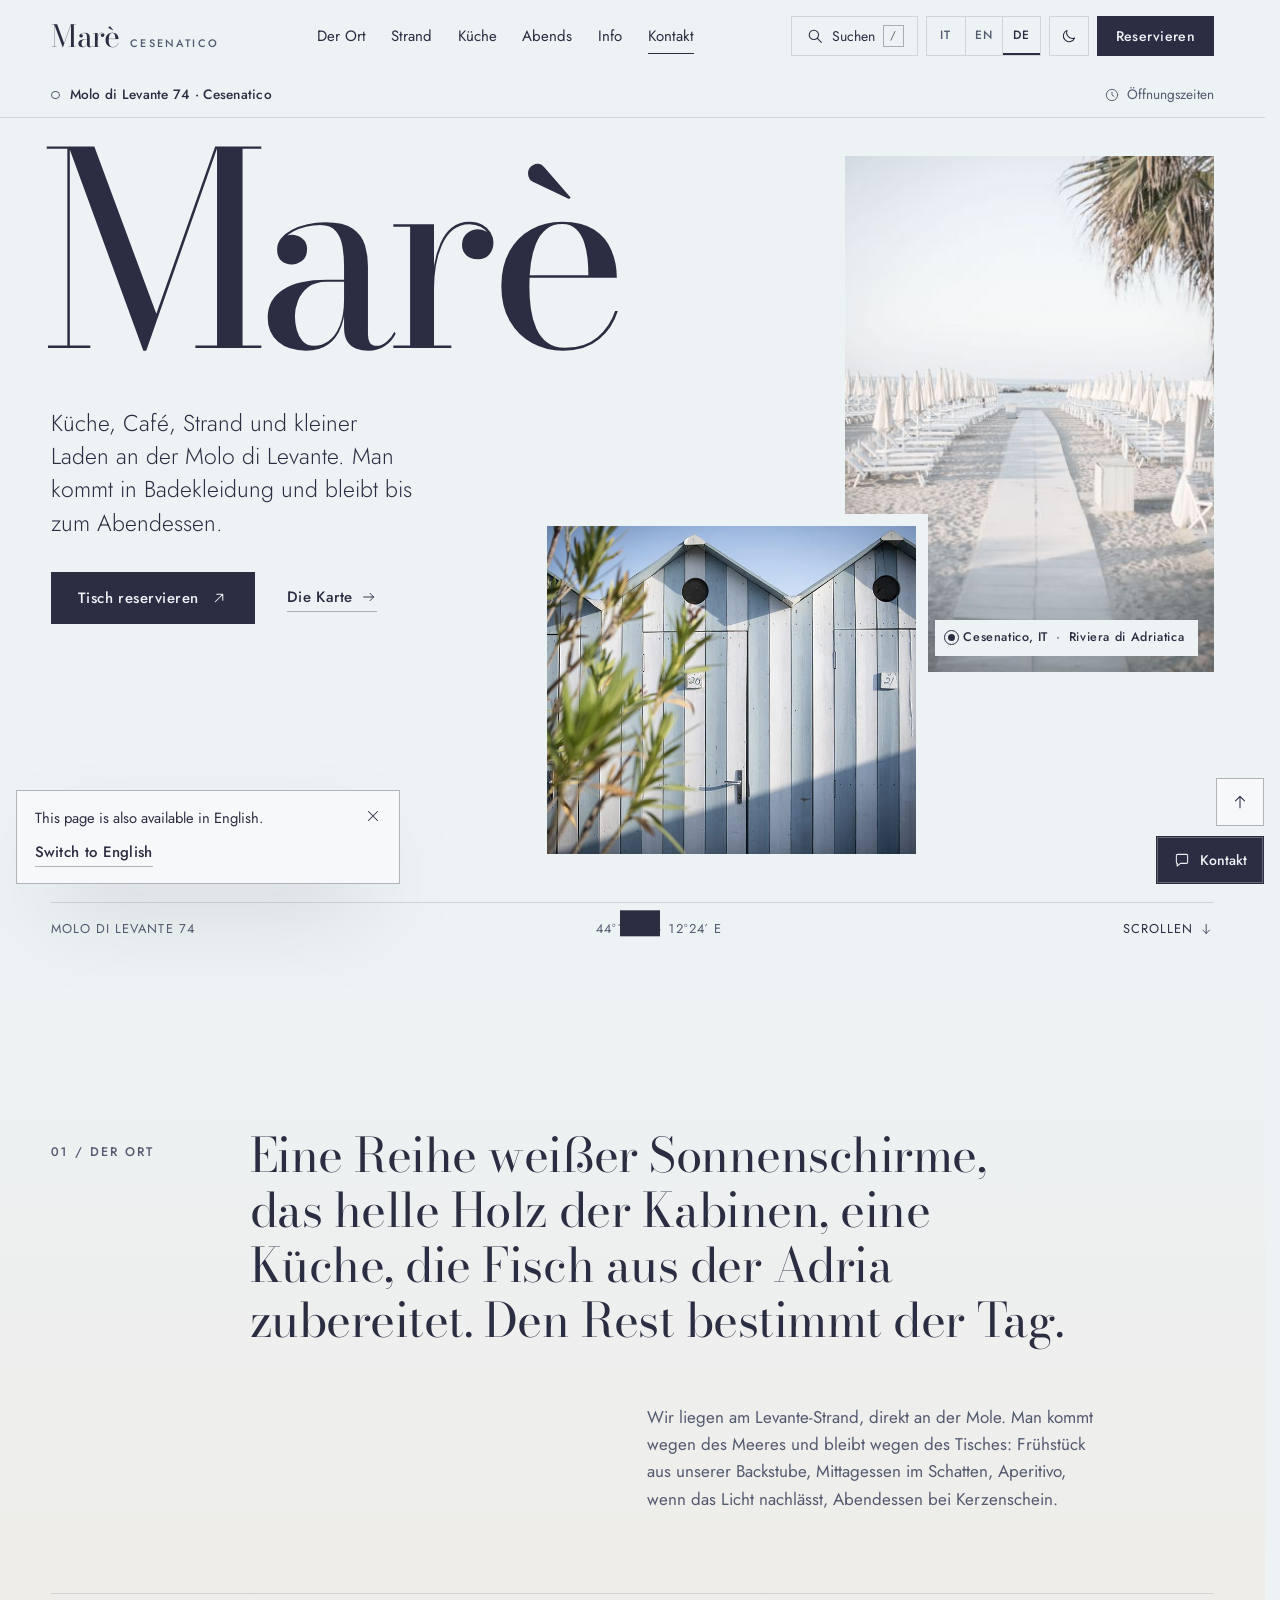
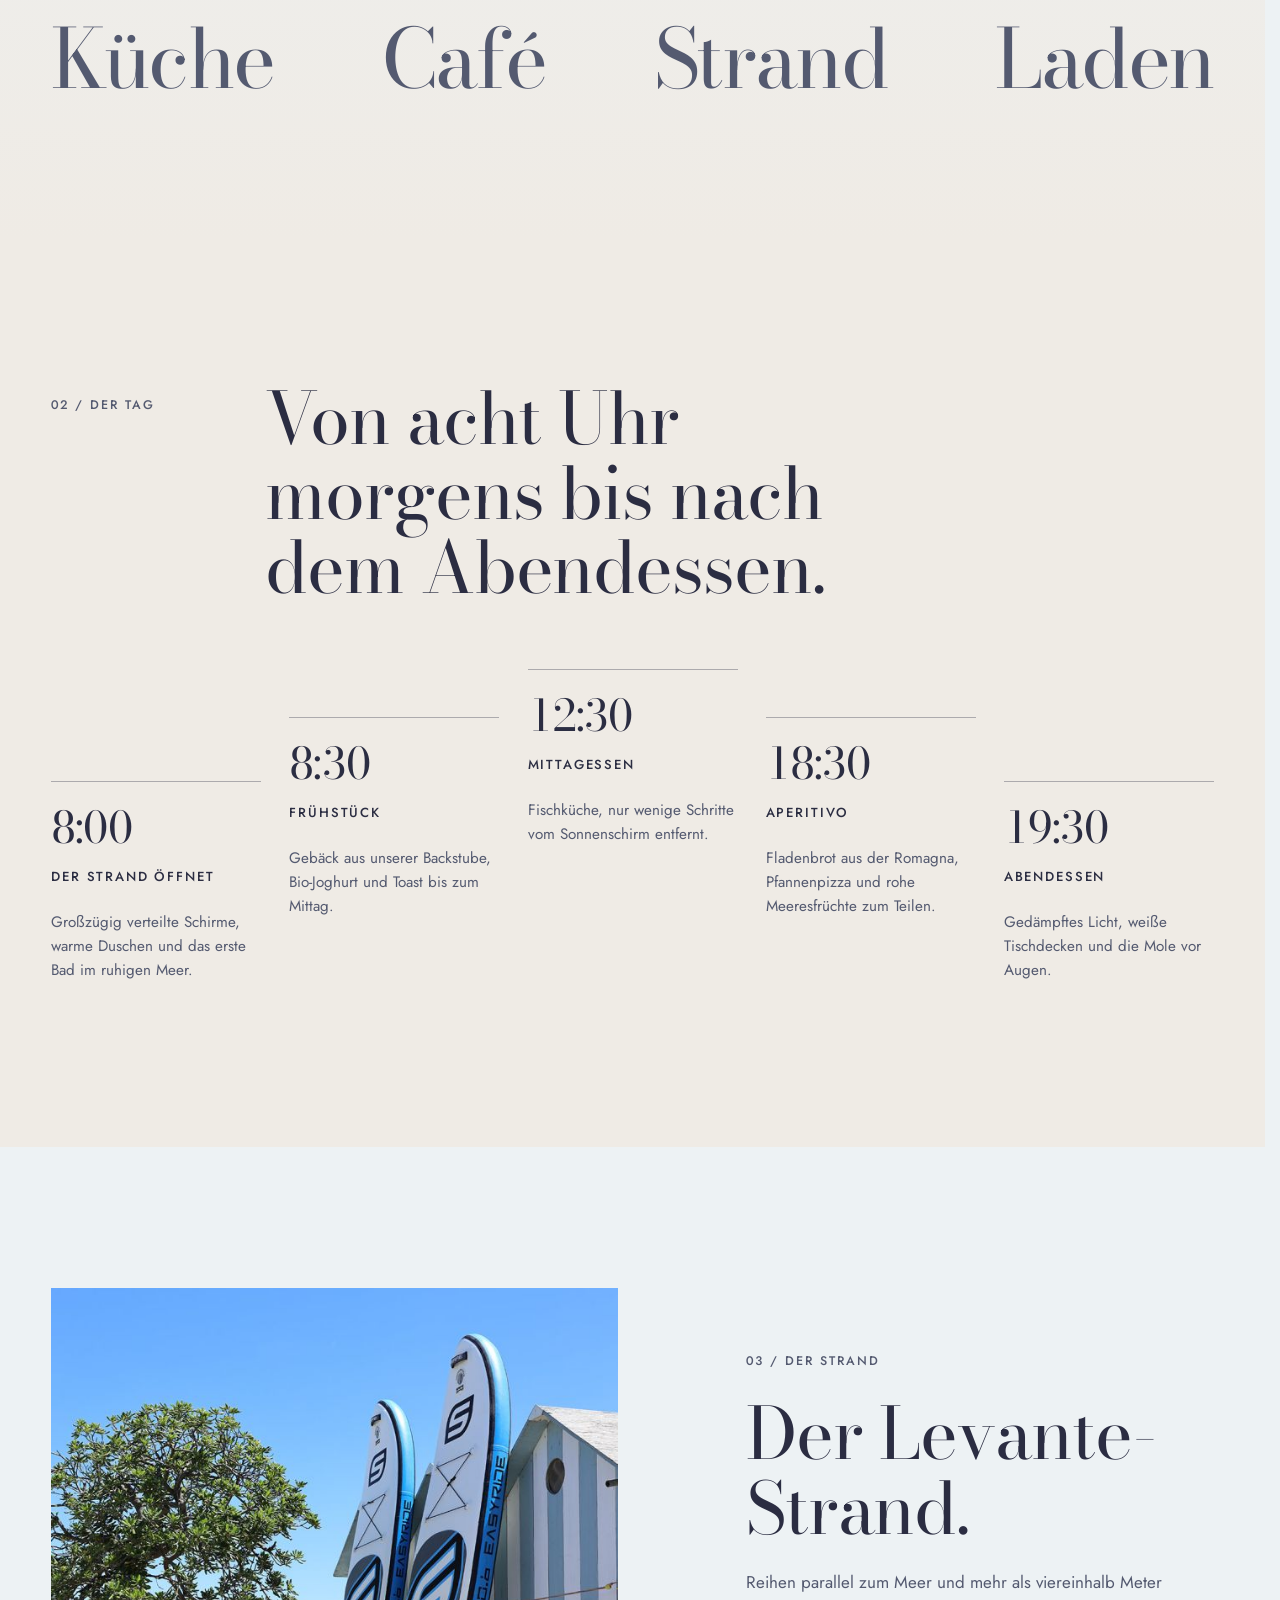
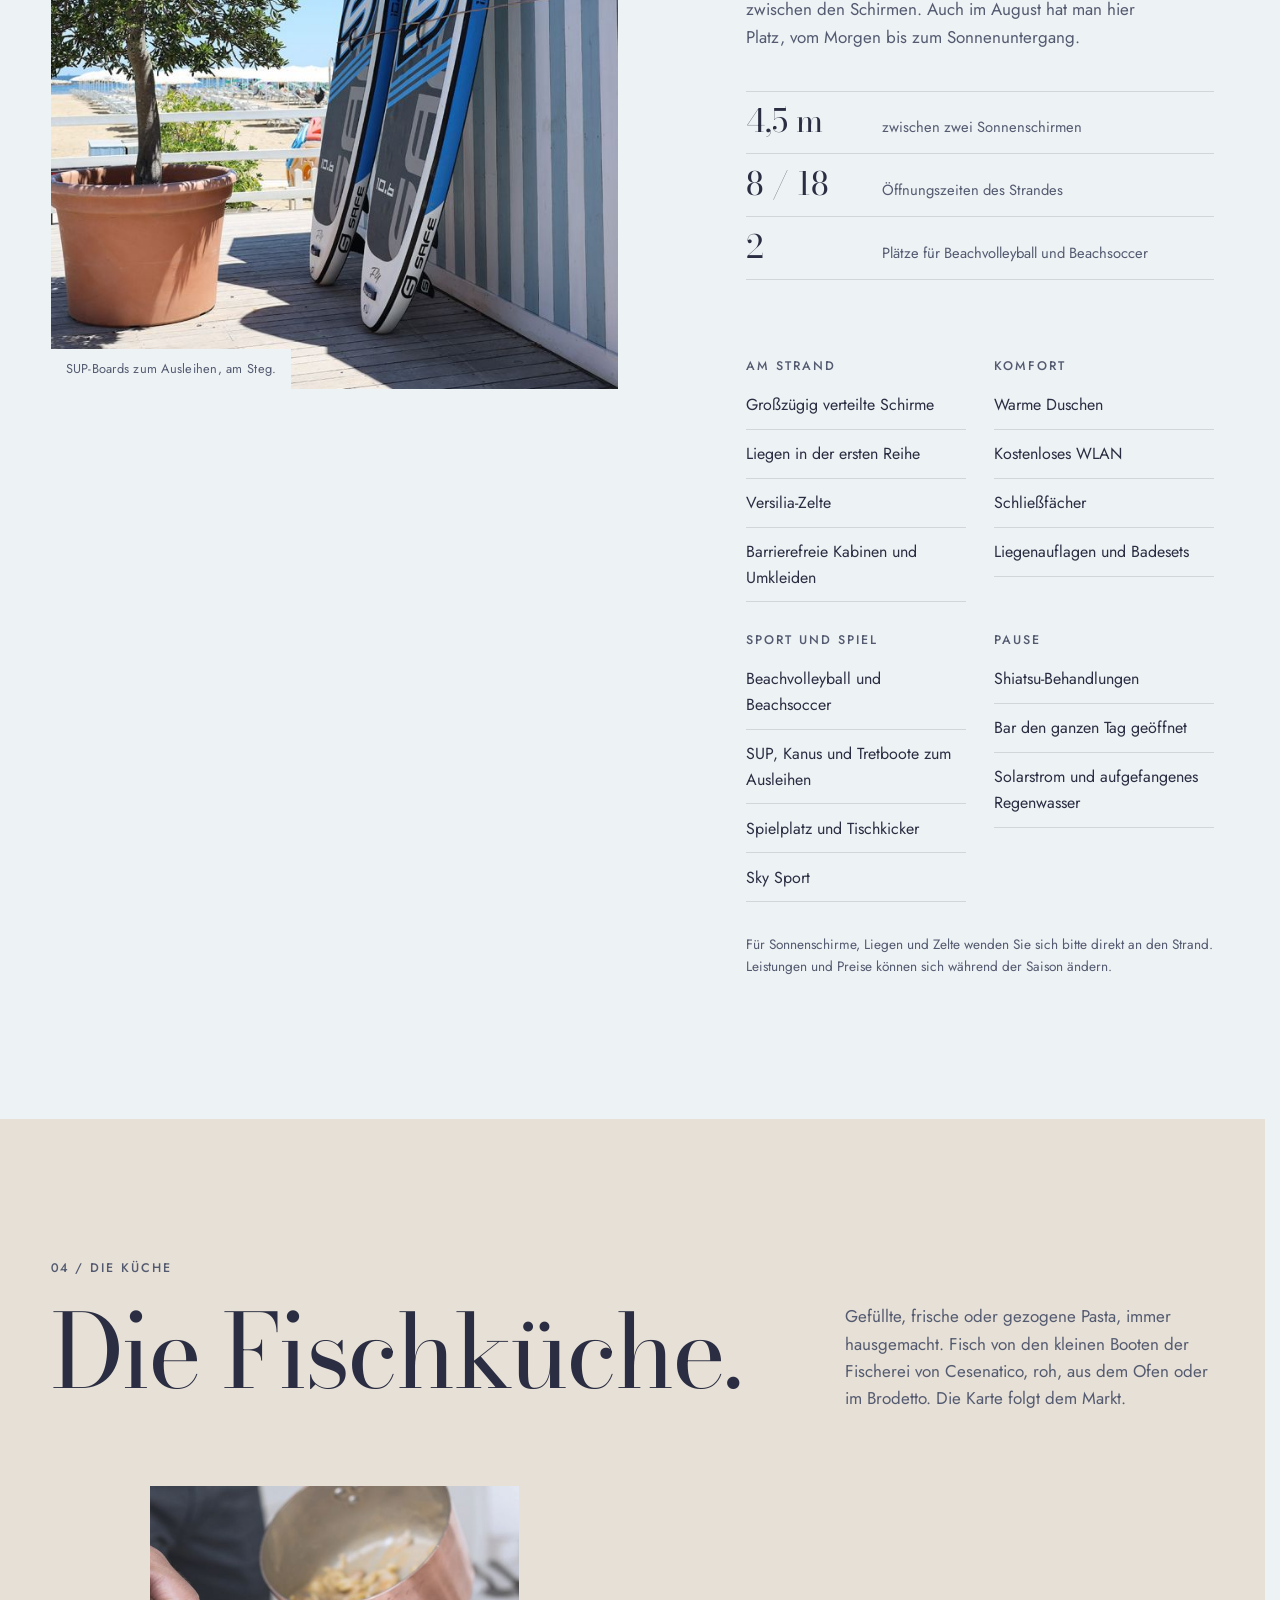
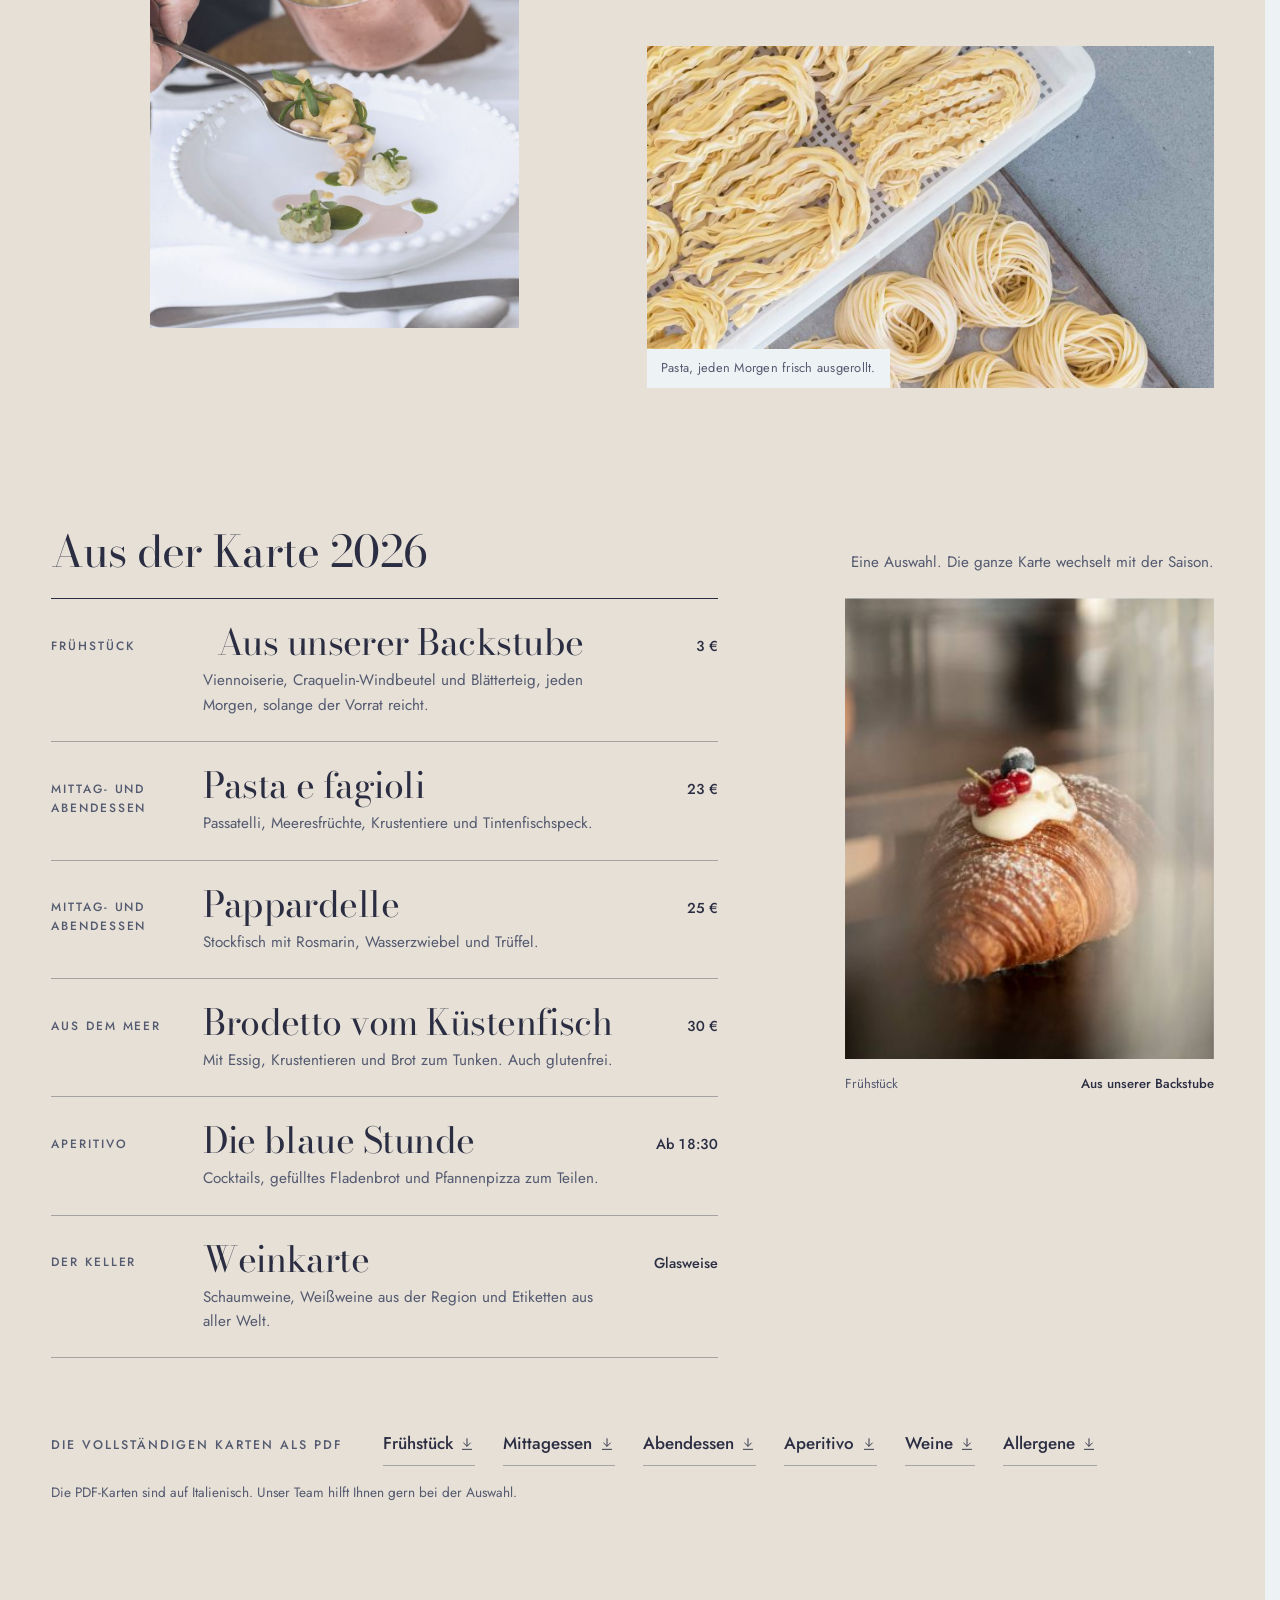
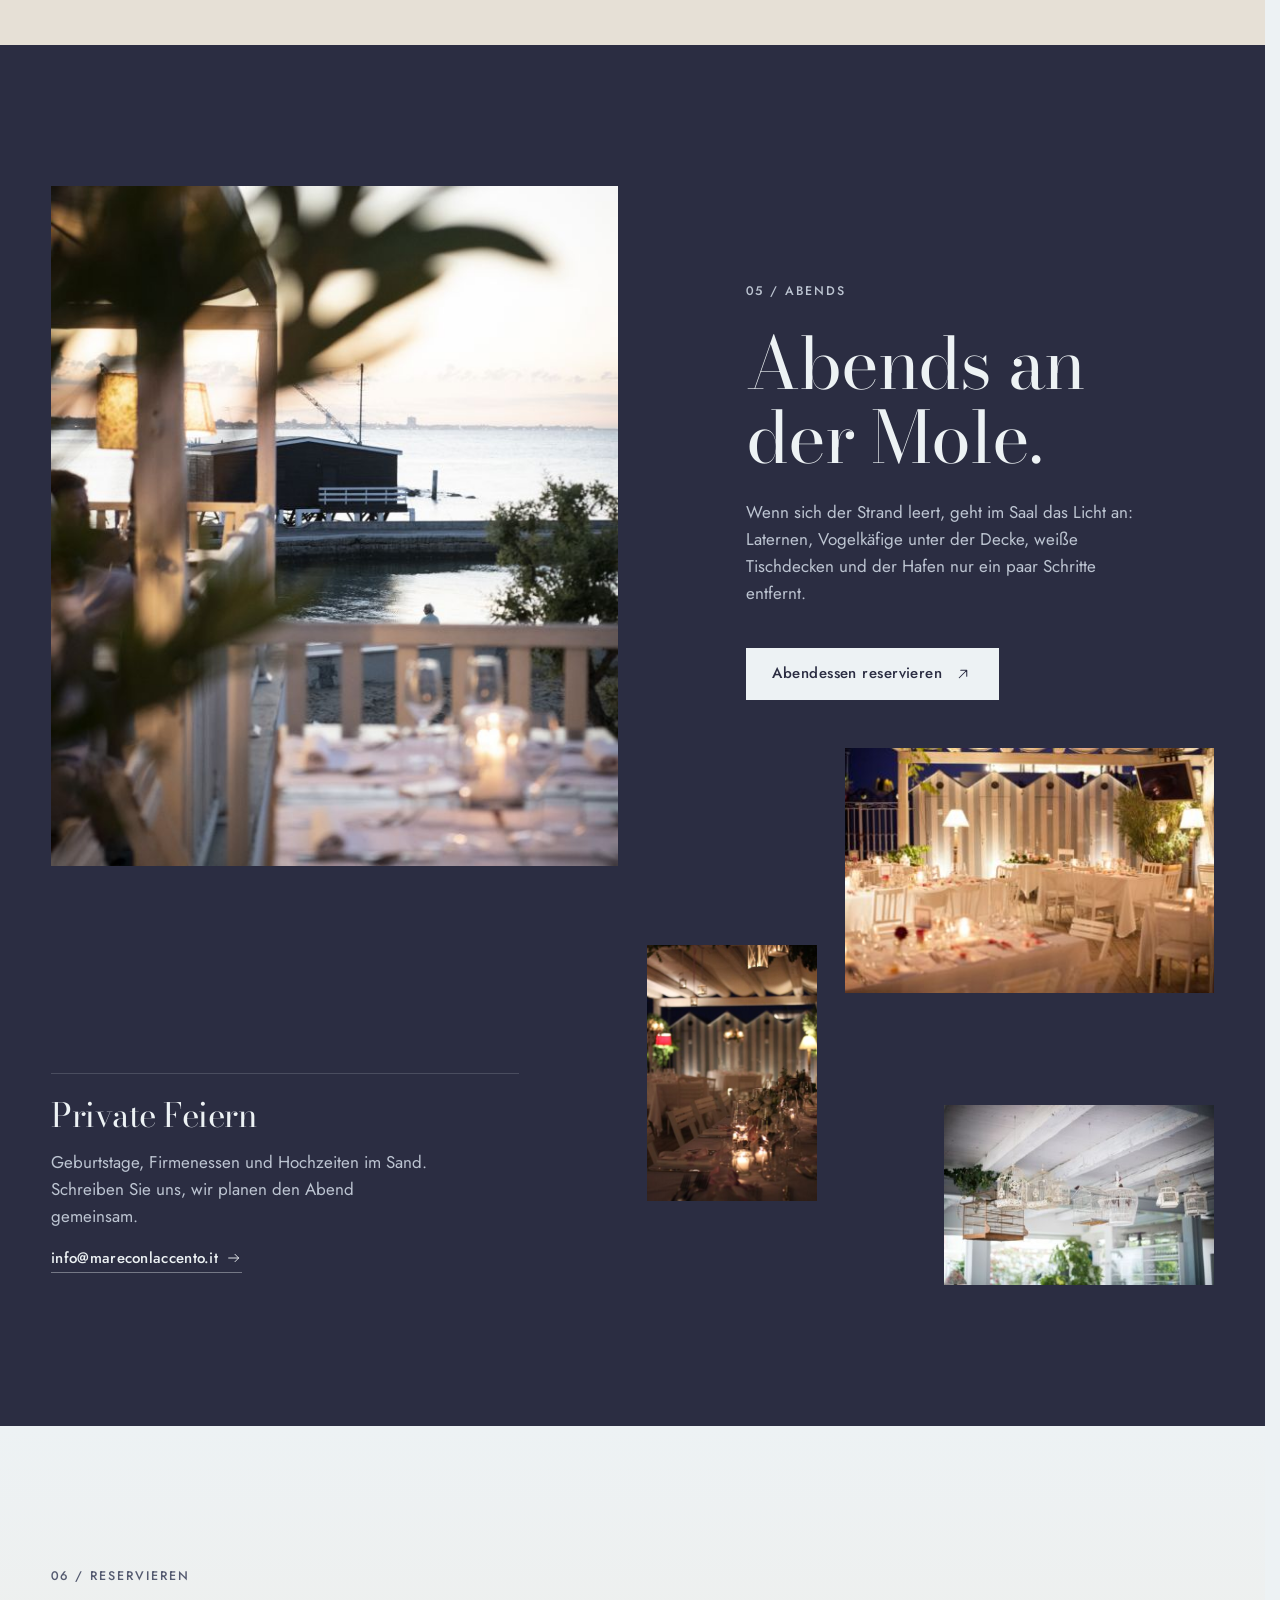
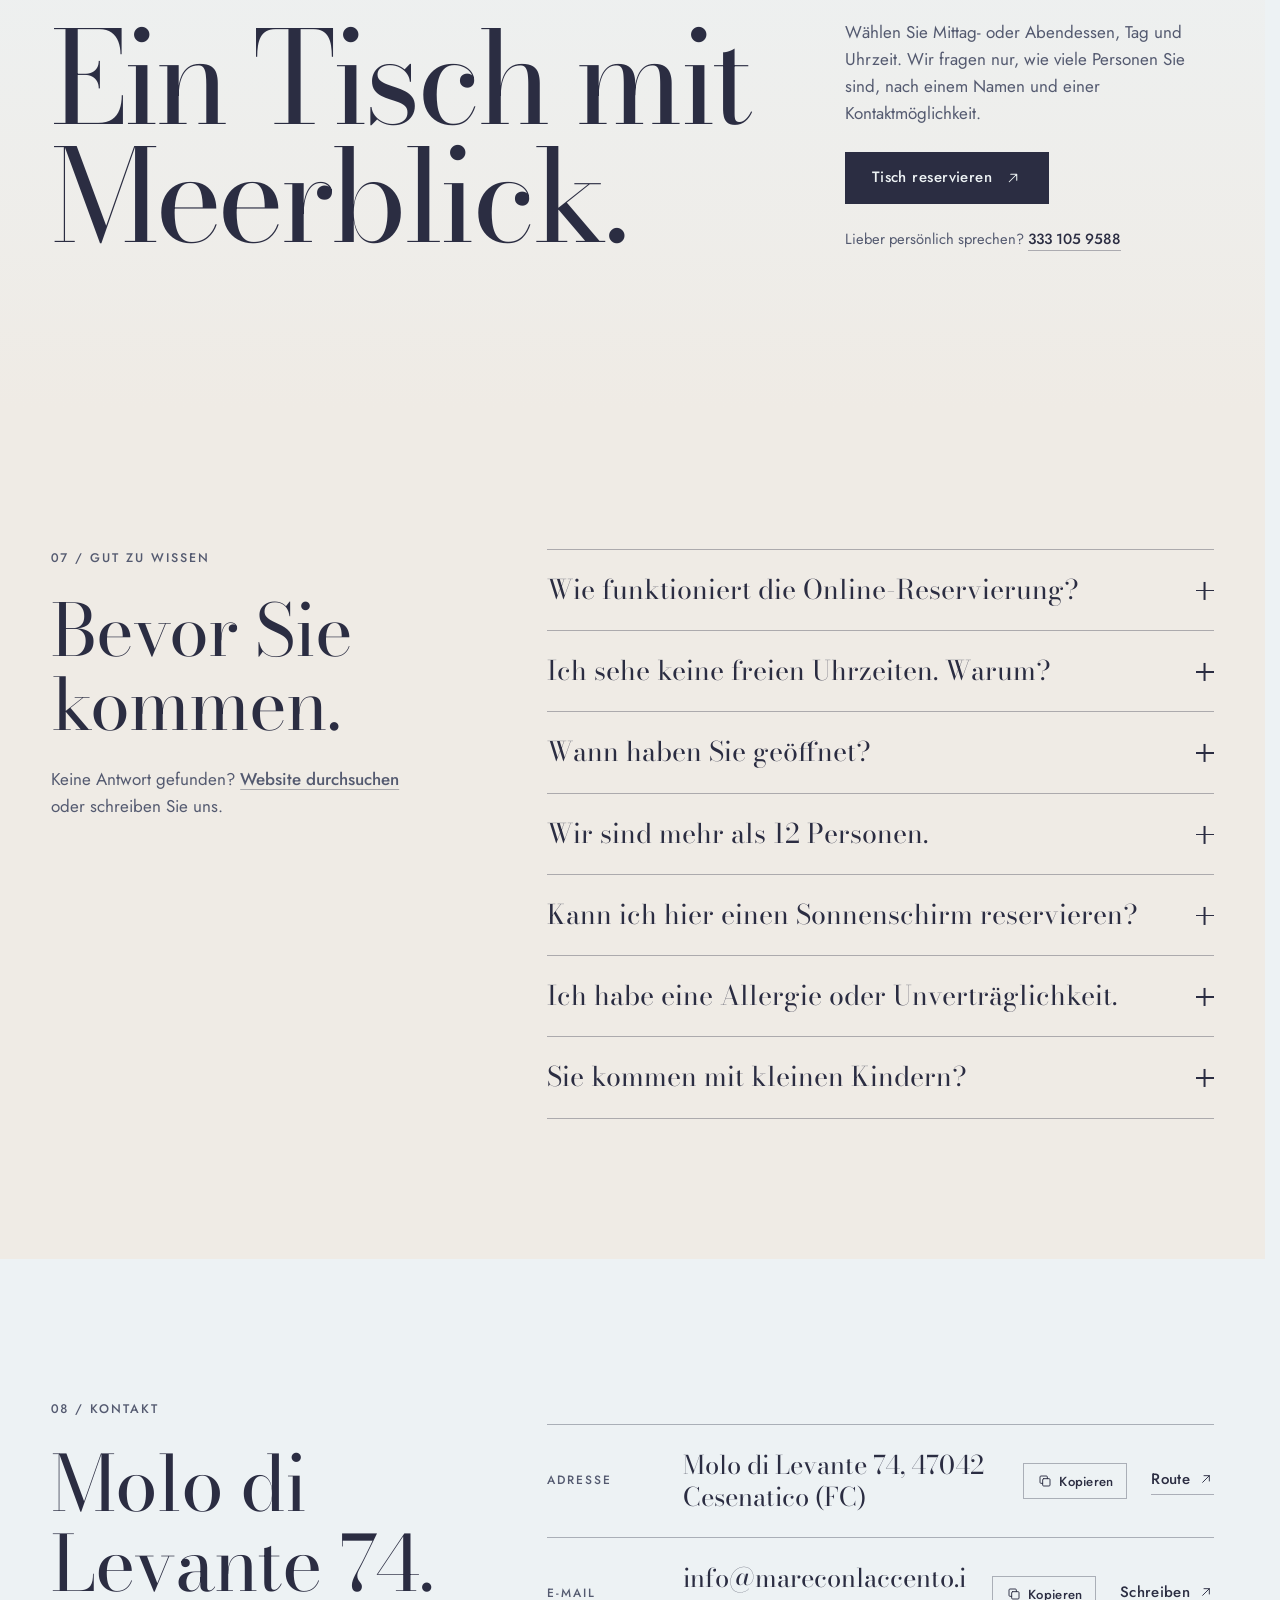
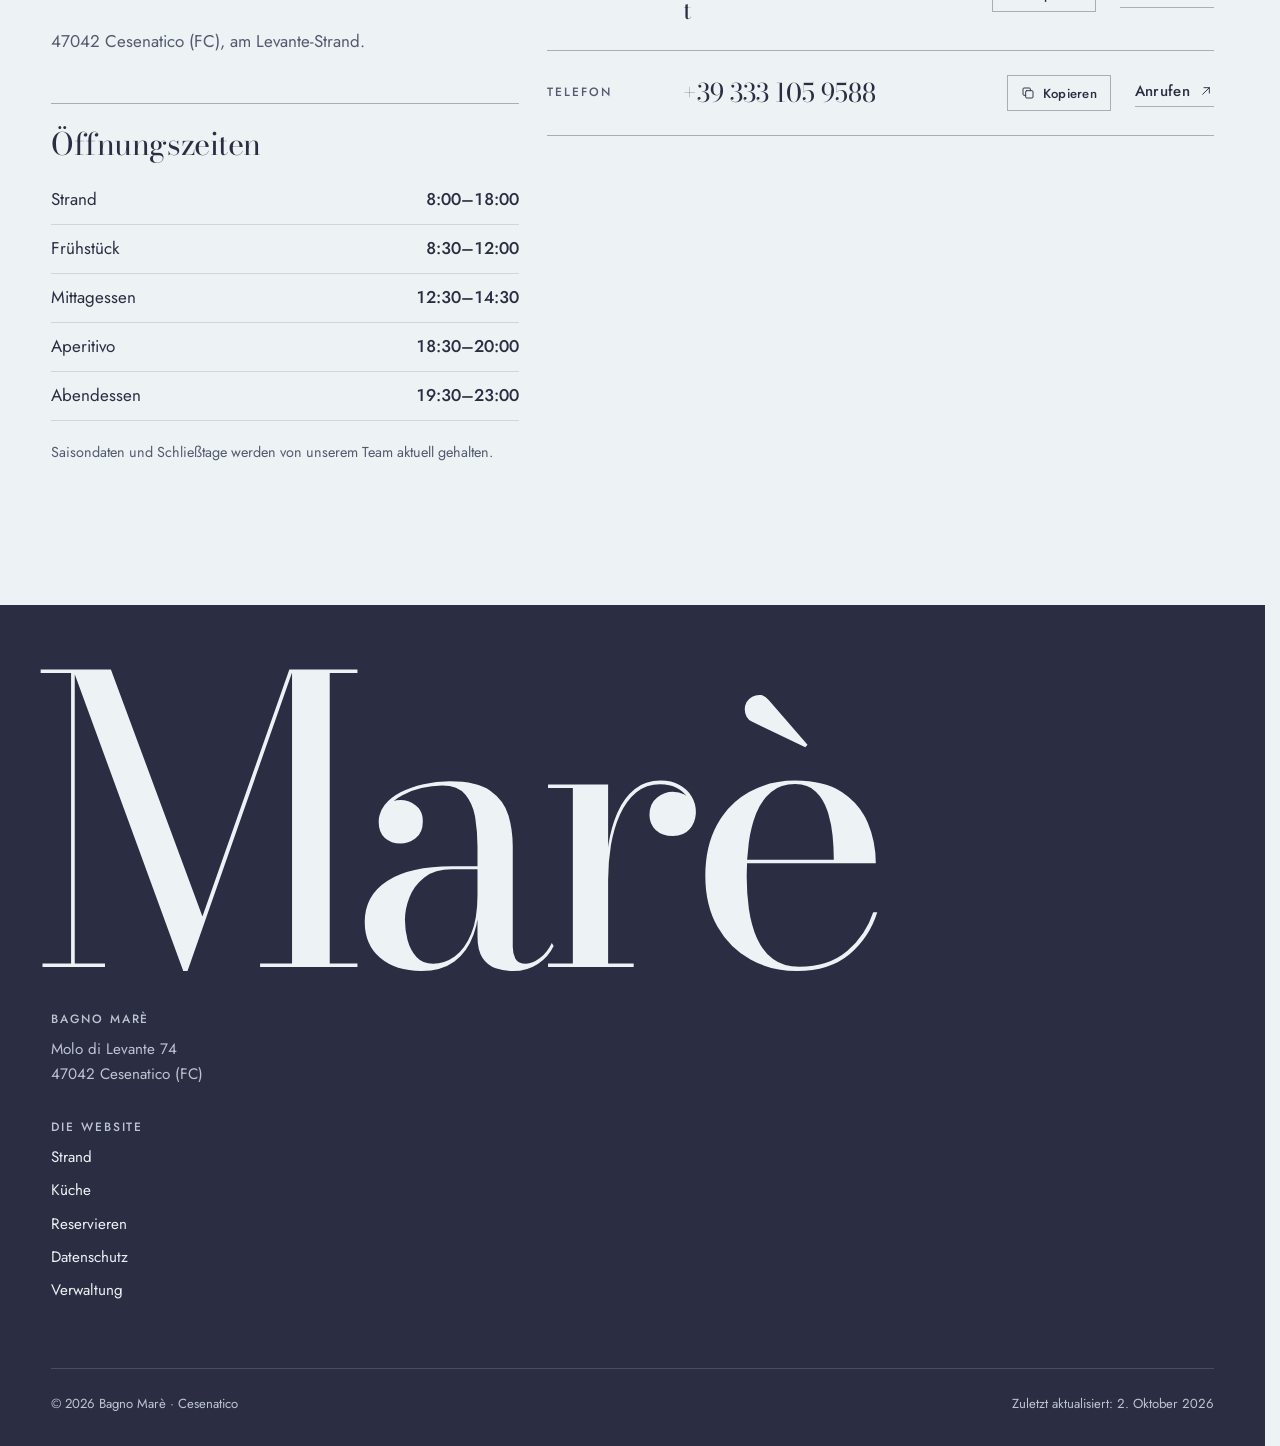
==== commit 87eceac9: "Usa pagine generate, Riviera di Adriatica, pulizia repo Co-Authored-By: Claude Sonnet 5.5 <noreply@a" ====
--- a/de/index.html
+++ b/de/index.html
@@ -112,7 +112,7 @@
         </div>
         <figure class="hero__main frame">
           <img src="/assets/MARE_180619_044-scaled-374x561.jpg" width="374" height="561" alt="Der Holzsteg zwischen weißen Sonnenschirmen führt zum Meer" fetchpriority="high">
-          <p class="hero__badge" id="weatherBadge"><span class="hero__badge-dot" aria-hidden="true"></span><span>Cesenatico, IT</span><span class="hero__badge-sep" aria-hidden="true">·</span><span id="weatherText">Riviera di Levante</span></p>
+          <p class="hero__badge" id="weatherBadge"><span class="hero__badge-dot" aria-hidden="true"></span><span>Cesenatico, IT</span><span class="hero__badge-sep" aria-hidden="true">·</span><span id="weatherText">Riviera di Adriatica</span></p>
         </figure>
         <figure class="hero__aside frame">
           <img src="/assets/mare-spiaggia-stabilimento-674x600.jpg" width="674" height="600" alt="Die Strandkabinen Nummer 20 und 21, aus Holz mit hellblauen Streifen">
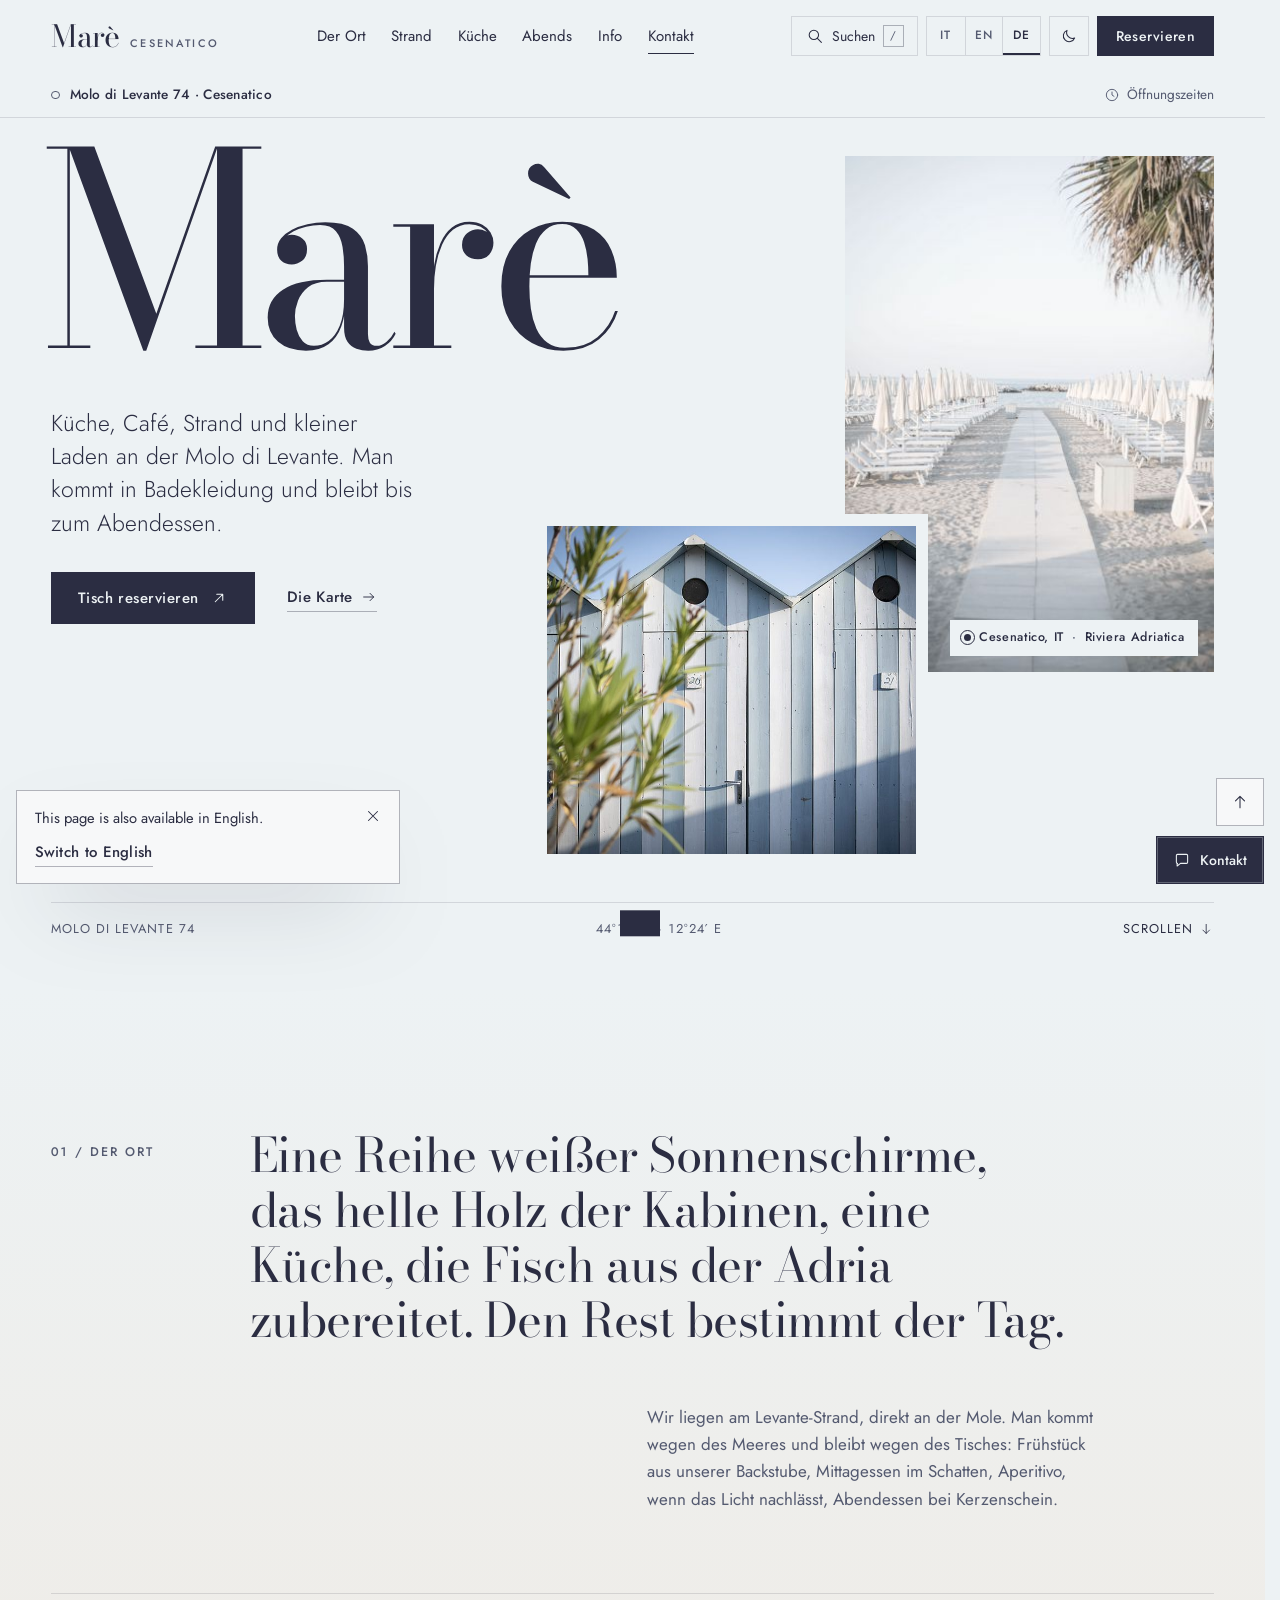
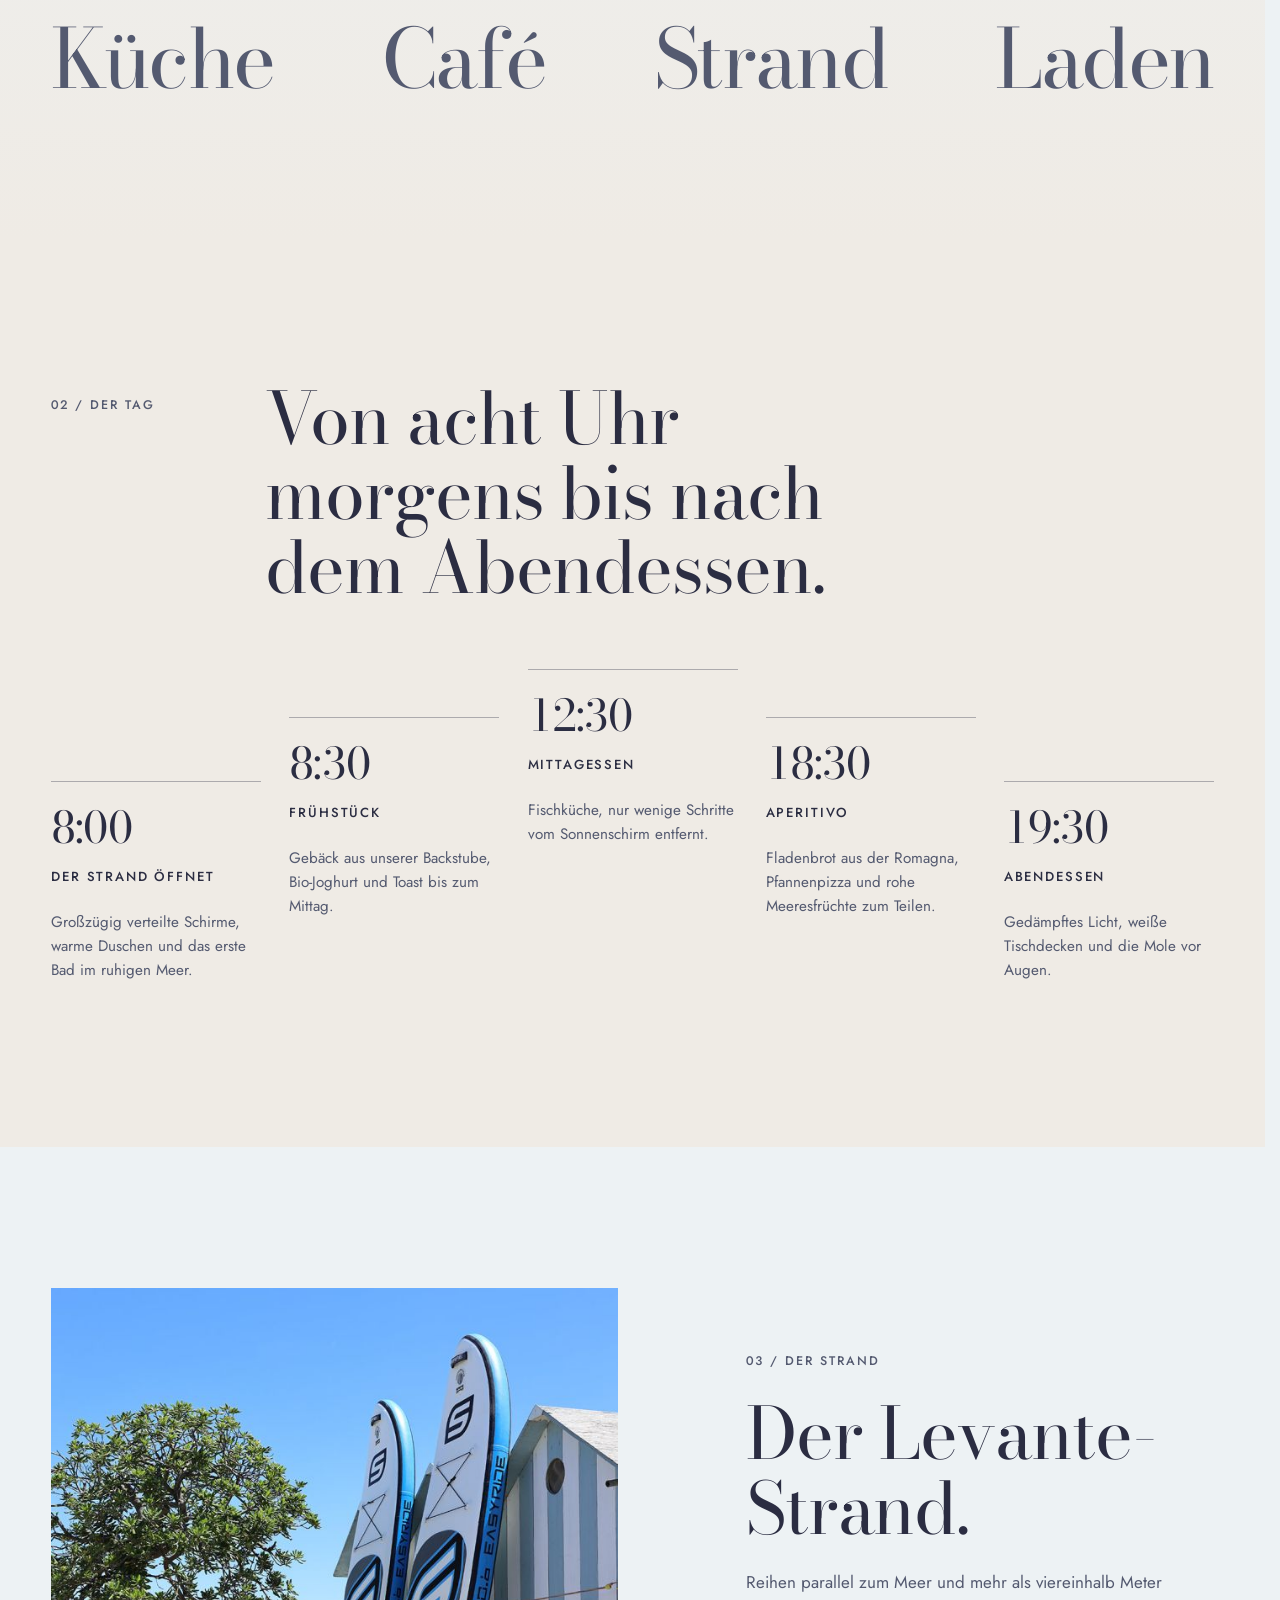
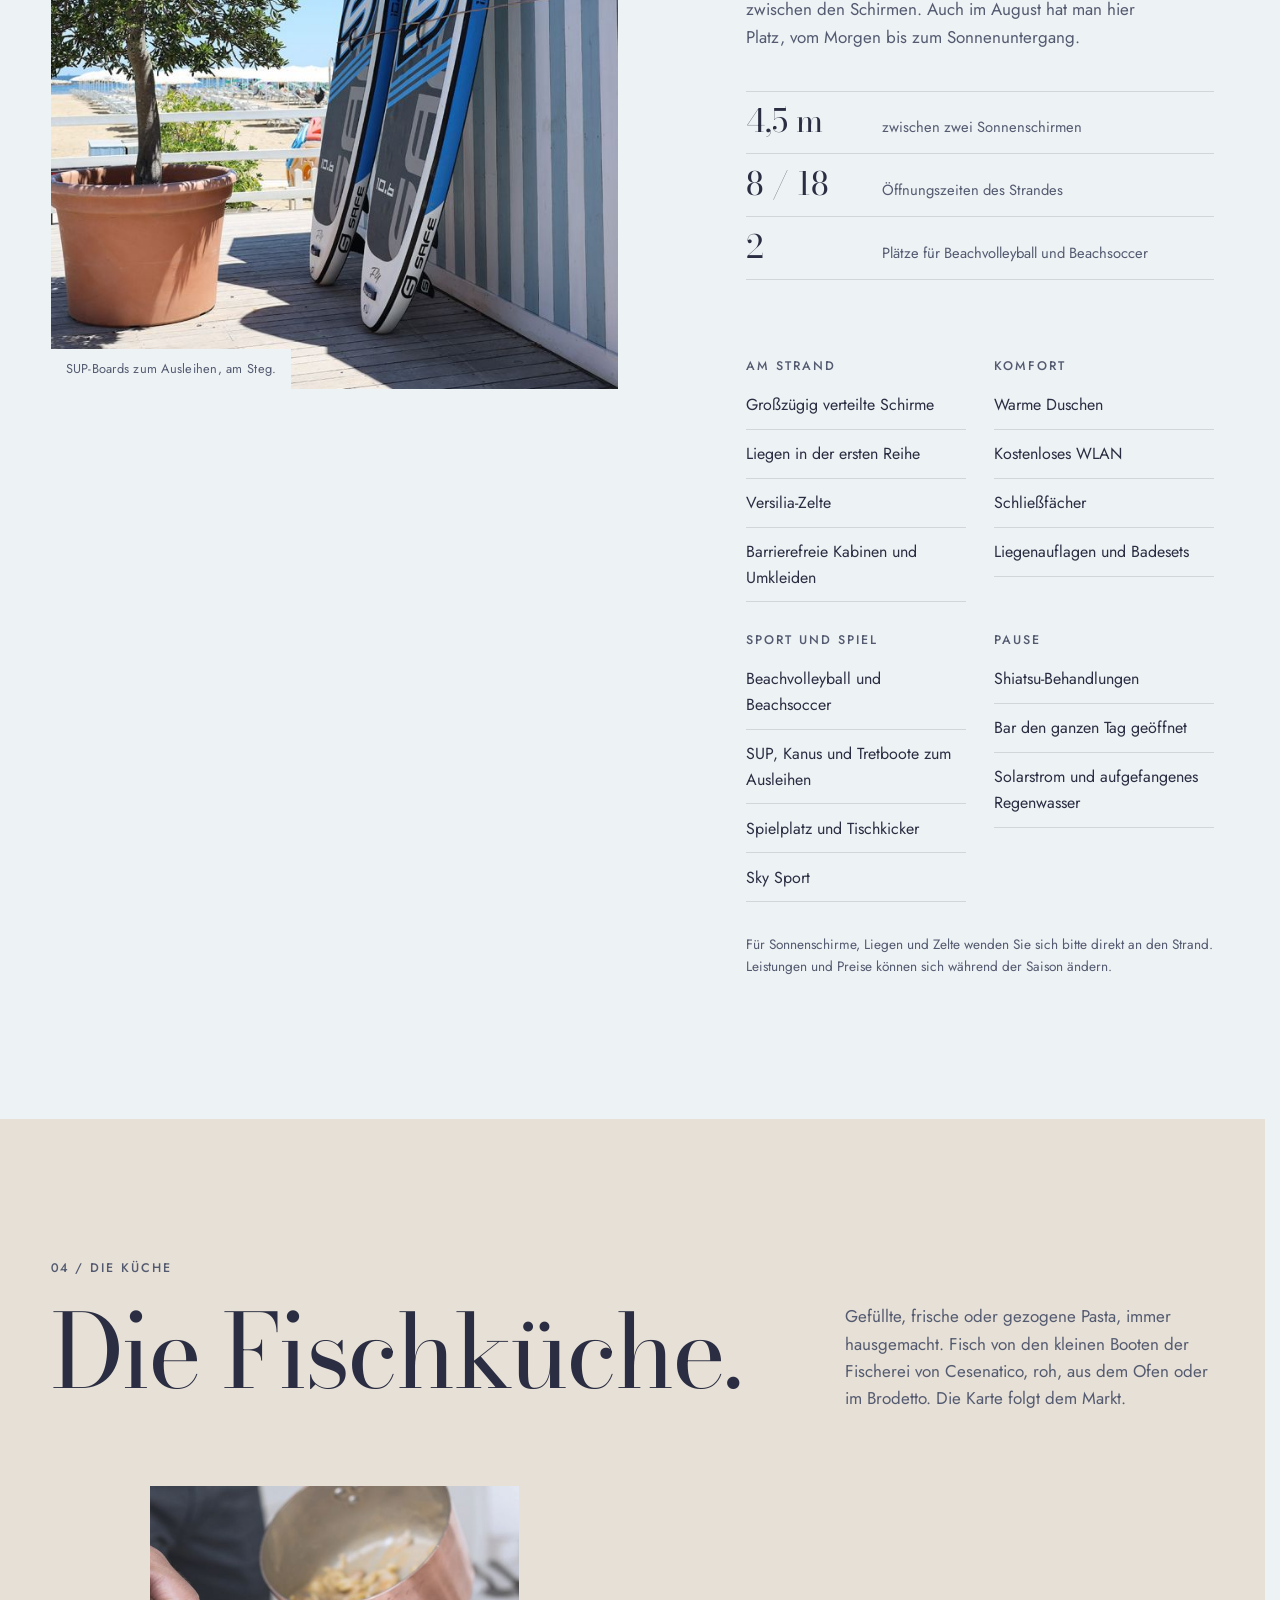
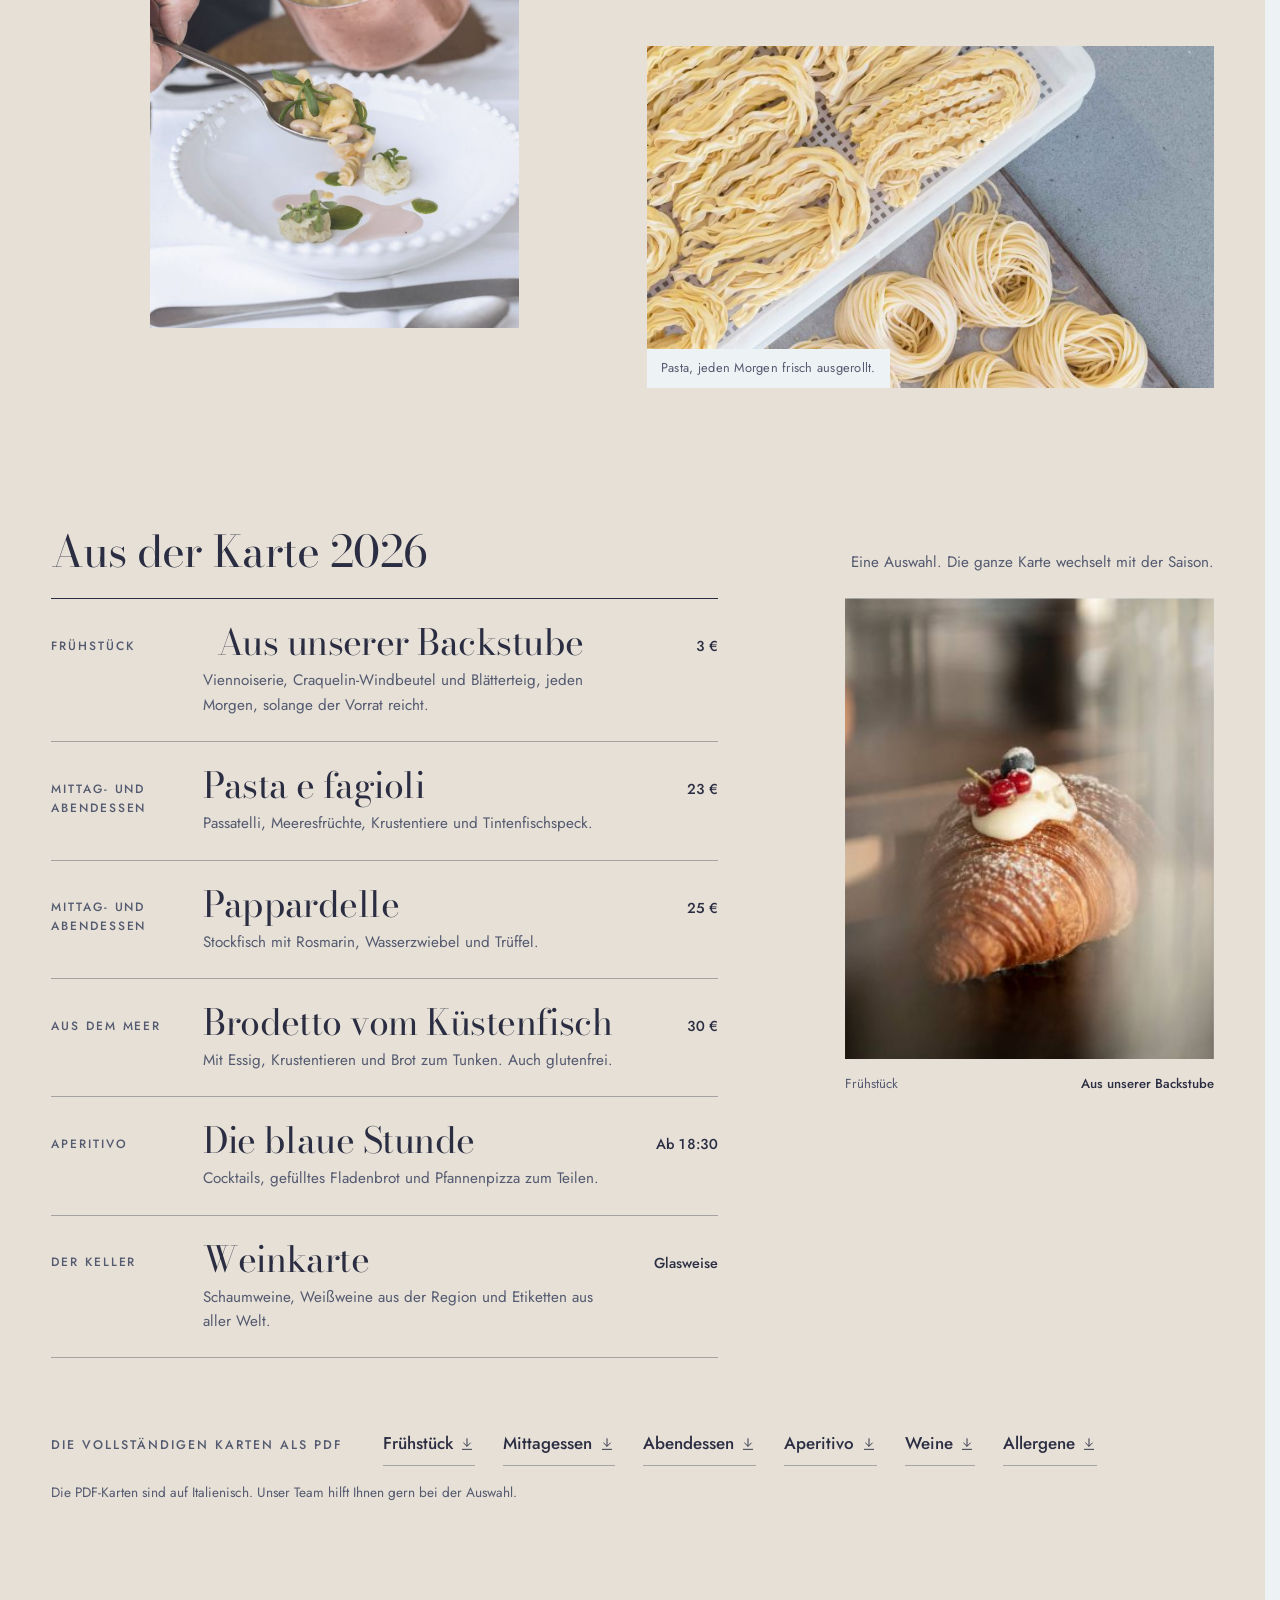
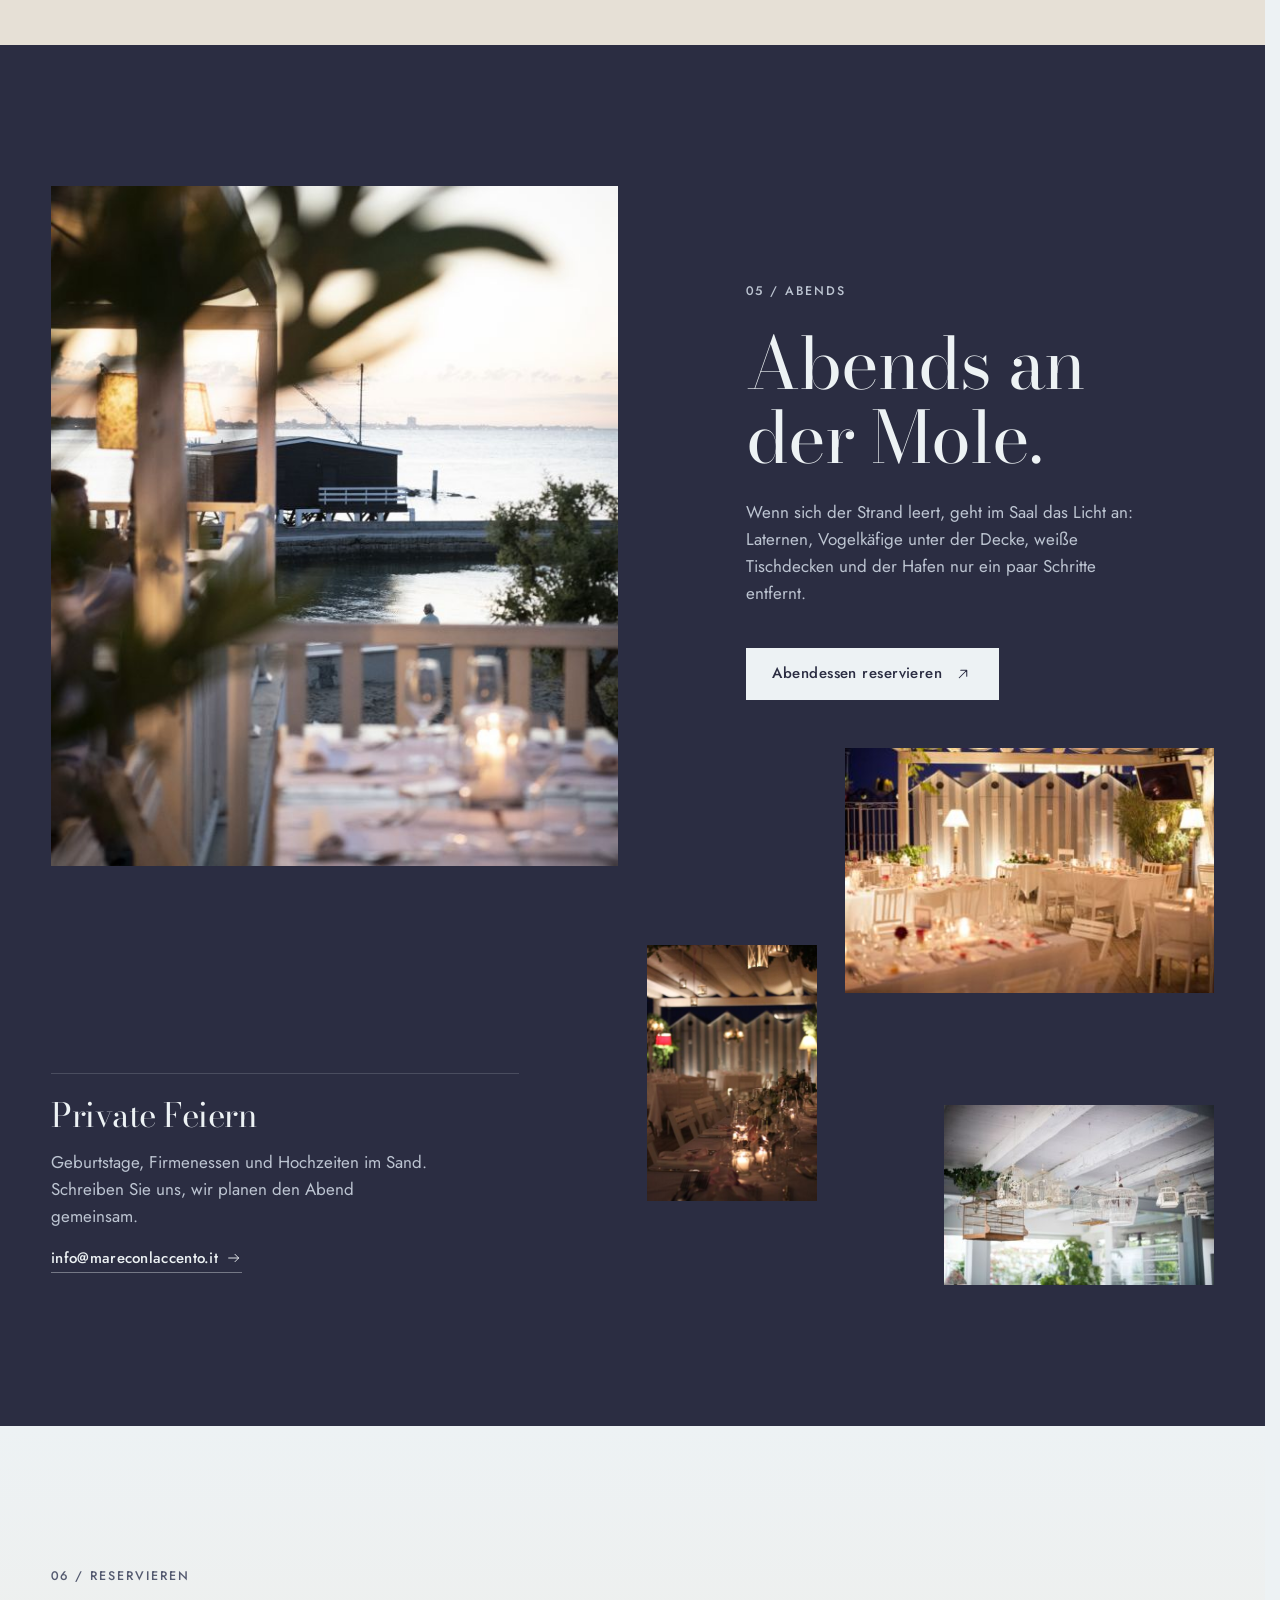
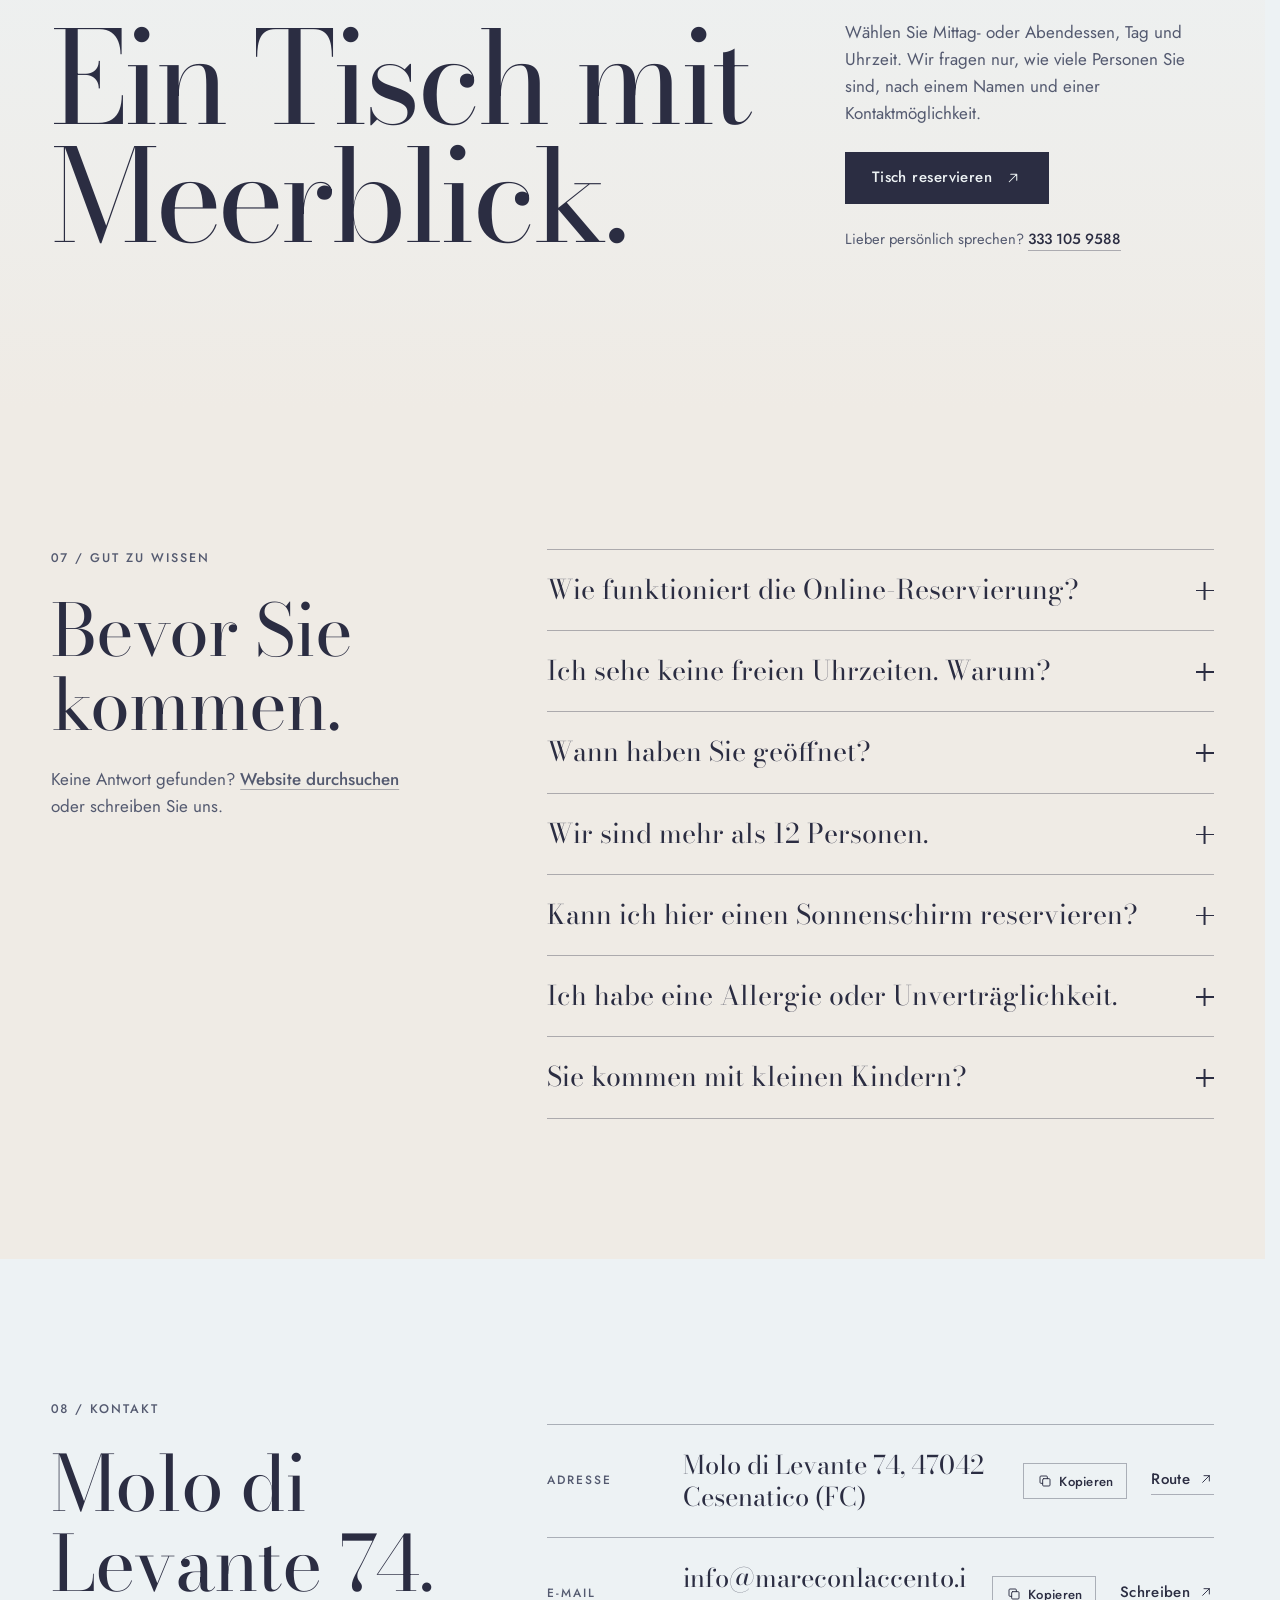
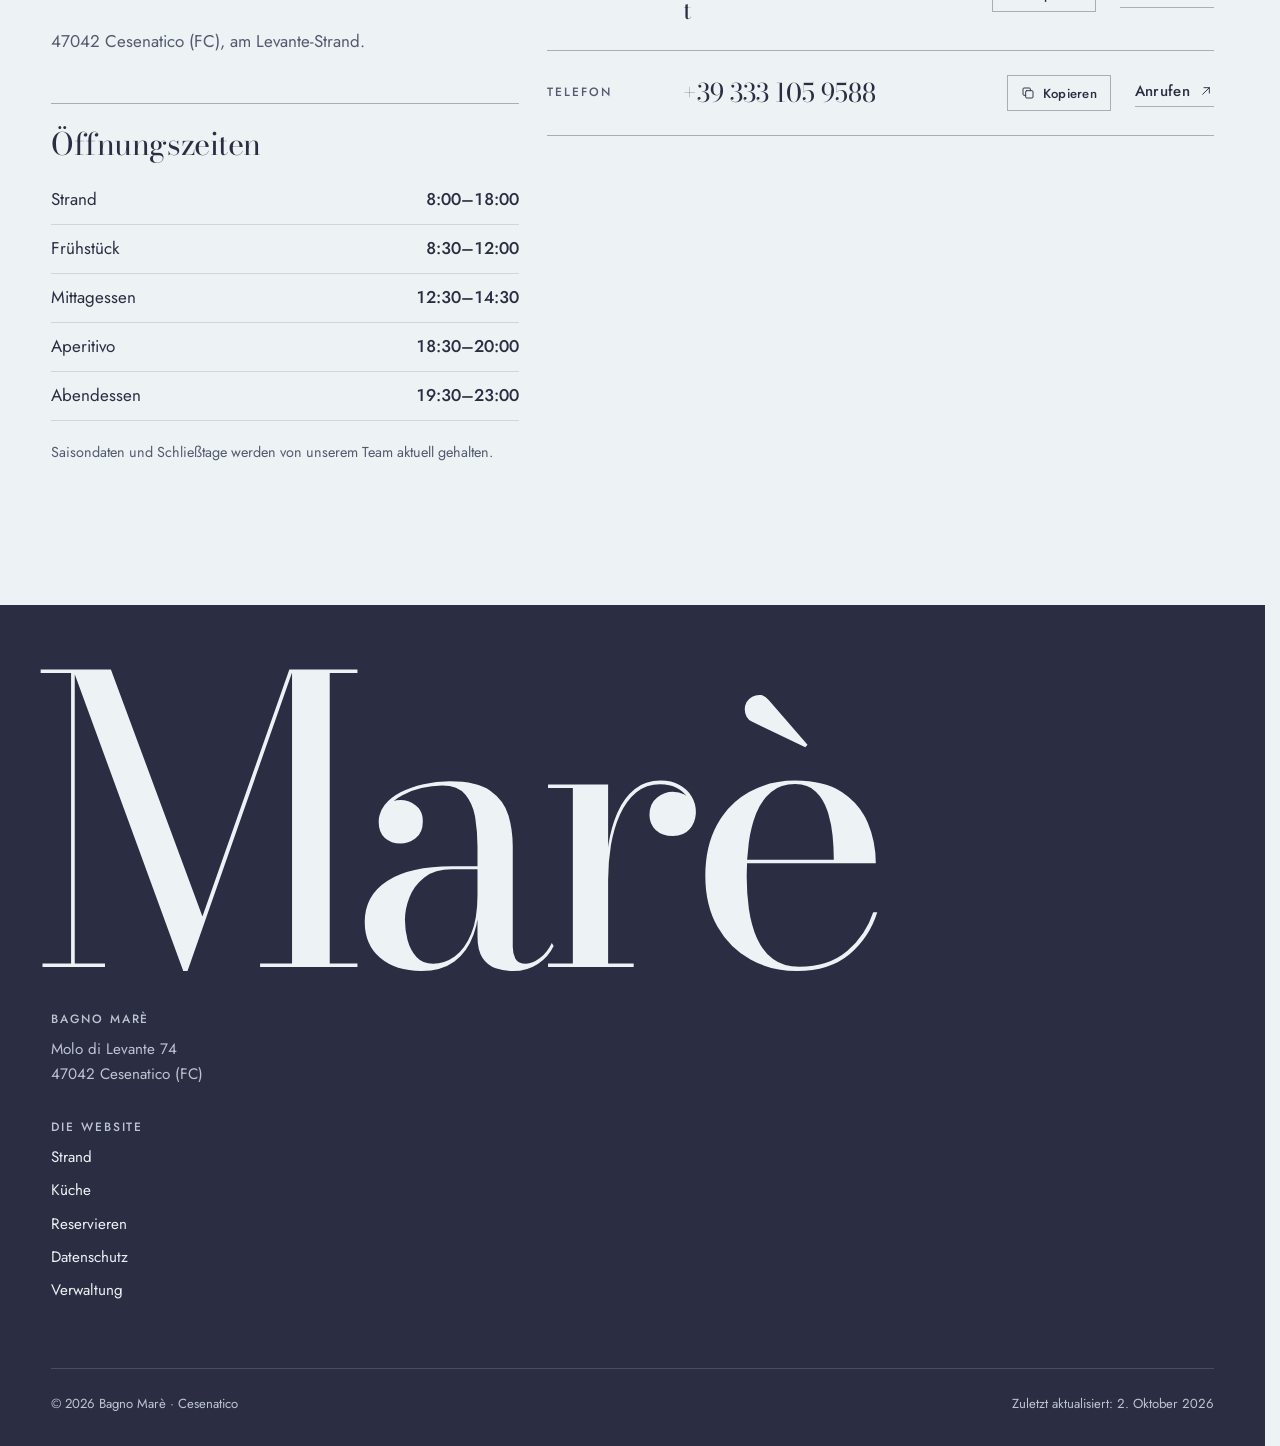
==== commit 694c5a30: "Aggiunge i modelli per build.py e usa Riviera Adriatica Co-Authored-By: Claude Opus 5.5 <noreply@ant" ====
--- a/de/index.html
+++ b/de/index.html
@@ -24,7 +24,7 @@
   <link rel="stylesheet" href="https://fonts.googleapis.com/css2?family=Bodoni+Moda:opsz,wght@6..96,400..600&family=Jost:wght@300..600&display=swap">
   <link rel="stylesheet" href="/styles.css?v=aa09e8a456">
   <link rel="preload" as="image" href="/assets/MARE_180619_044-scaled-374x561.jpg">
-  <script src="/boot.js?v=69bcdc6d53"></script>
+  <script src="/boot.js?v=7756e95311"></script>
   <script src="/app.js?v=9c65226bb7" defer></script>
   <!--structured-data-->
   <script type="application/json" id="i18n">{"locale":"de-DE","theme_to_light":"Helles Design aktivieren","theme_to_dark":"Dunkles Design aktivieren","copy":"Kopieren","copied":"Kopiert","copy_done":"In die Zwischenablage kopiert","copy_fail":"Kopieren fehlgeschlagen: bitte den Text von Hand markieren.","network_error":"Keine Verbindung. Bitte Netzwerk prüfen und erneut versuchen.","request_failed":"Die Anfrage hat nicht geklappt. Bitte gleich noch einmal versuchen.","weather":{"clear":"sonnig","clear_night":"klarer Himmel","mostly_clear":"überwiegend klar","partly_cloudy":"leicht bewölkt","cloudy":"bewölkt","fog":"Nebel","drizzle":"Nieselregen","rain":"Regen","snow":"Schnee","showers":"Schauer","storm":"Gewitter","sea":"Meer {t}°","title":"Aktuelles Wetter in Cesenatico"},"search":{"suggestions":"Vorschläge","results_one":"1 Treffer","results_many":"{n} Treffer","empty":"Keine Treffer für „{q}“. Versuchen Sie ein anderes Wort oder schreiben Sie an info@mareconlaccento.it.","items":[{"title":"Einen Tisch reservieren","section":"Reservieren","action":"booking"},{"title":"Öffnungszeiten und Saison","section":"Kontakt","href":"#orari"},{"title":"Die Karte und PDF-Karten","section":"Küche","href":"#cucina"},{"title":"Allergien und Unverträglichkeiten","section":"Fragen","href":"#faq"},{"title":"Anfahrt","section":"Kontakt","href":"#contatti"}]},"status":{"open_kitchen":"Heute geöffnet · Küche bis {time}","open_beach":"Heute geöffnet · Strand bis {time}","closed_today":"Heute geschlossen · wieder geöffnet {when}","closed_now":"Jetzt geschlossen · wieder geöffnet {when}","closed_season":"Geschlossen · bis zur nächsten Saison","tomorrow":"morgen","on_weekday":"am {weekday}","on_date":"am {date}"},"hours":{"range":"{a}–{b}","not_offered":"Nicht verfügbar","restaurant_season":"Restaurant vom {start} bis {end}.","beach_season":"Strand vom {start} bis {end}.","weekly":"Ruhetag: {days}.","offseason":"Außerhalb der Saison geöffnet: {days}, {services}.","offseason_none":"Außerhalb der Saison ist das Restaurant geschlossen.","services_both":"mittags und abends","services_pranzo":"nur mittags","services_cena":"nur abends","closures":"Geplante Schließtage: {list}.","closure_tutto":"{date}","closure_pranzo":"{date} mittags","closure_cena":"{date} abends","and":" und ","day_season":"Saison {year}: vom {start} bis {end}."},"booking":{"from":"ab {time}","lunch":"Mittagessen","dinner":"Abendessen","service_lunch":"das Mittagessen","service_dinner":"das Abendessen","day_missing":"Tag noch offen","time_missing":"Uhrzeit noch offen","guest_one":"{n} Person","guest_many":"{n} Personen","today":"Heute, {date}","closed_label":"{date}, geschlossen","closed_tag":"Zu","time_hint":"Wählen Sie einen Tag, um die Uhrzeiten zu sehen.","guests_hint":"Mehr als {max} Personen? Schreiben Sie uns, wir organisieren das.","slot_full":"Ausgebucht","slot_max":"Max. {n}","slot_last":"Letzte Plätze","slot_free":"Frei","not_configured_title":"Online-Reservierung noch nicht geöffnet.","not_configured_text":"Für {service} rufen Sie uns bitte an: +39 {phone}.","out_of_range_title":"Datum zu weit entfernt.","out_of_range_text":"Dieser Tag ist online noch nicht buchbar.","past_title":"Service beendet.","past_text":"Die heutigen Uhrzeiten sind vorbei. Bitte wählen Sie einen anderen Tag.","closed_title":"Wir haben geschlossen.","closed_lunch":"{date} haben wir mittags geschlossen.","closed_dinner":"{date} haben wir abends geschlossen.","closed_next":"Der erste freie Tag ist {date}.","closed_pick":"{date} wählen","closed_none":"Für dieses Angebot sind derzeit keine weiteren Tage online buchbar.","full":"Für {service} an diesem Tag ist alles ausgebucht{for}. Versuchen Sie das andere Angebot oder einen anderen Tag.","full_for":" für {n} Personen","unavailable_title":"Uhrzeiten nicht verfügbar.","retry":"Erneut versuchen","err_date":"Wählen Sie einen Tag im Kalender.","err_time":"Wählen Sie eine der freien Uhrzeiten.","err_time_no_date":"Die Uhrzeiten erscheinen, sobald Sie einen Tag gewählt haben.","err_name":"Bitte Vor- und Nachnamen angeben, mindestens zwei Buchstaben.","err_phone":"Bitte eine gültige Nummer eingeben, zum Beispiel +49 151 23456789.","err_email":"Bitte die E-Mail-Adresse prüfen, zum Beispiel name@beispiel.de.","service_down":"Der Reservierungsdienst antwortet gerade nicht. Bitte gleich noch einmal versuchen oder anrufen: +39 {phone}.","codes":{"closed":"An diesem Tag ist das Angebot geschlossen. Bitte wählen Sie einen anderen Tag.","slot_unavailable":"Diese Uhrzeit ist nicht mehr verfügbar.","slot_full":"Diese Uhrzeit ist inzwischen ausgebucht. Bitte wählen Sie eine andere.","day_full":"Für diesen Tag ist die maximale Gästezahl erreicht.","rate_limited":"Sie haben in kurzer Zeit viele Anfragen gesendet. Bitte später erneut versuchen oder anrufen.","invalid_name":"Bitte einen Namen angeben: mindestens 2 Buchstaben.","invalid_phone":"Bitte eine gültige Telefonnummer mit mindestens 6 Ziffern angeben.","invalid_email":"Die E-Mail-Adresse ist nicht gültig.","invalid_date":"Bitte ein gültiges Datum wählen.","invalid_service":"Bitte Mittag- oder Abendessen wählen.","invalid_time":"Bitte eine gültige Uhrzeit wählen.","not_bookable":"Diese Uhrzeit ist online nicht buchbar. Bitte ein anderes Datum oder eine andere Uhrzeit wählen.","group_too_large":"Für größere Gruppen kontaktieren Sie uns bitte direkt.","save_failed":"Die Reservierung konnte nicht gespeichert werden. Bitte erneut versuchen."},"note_email":"Anfrage erhalten. Wir schreiben an {to}, sobald unser Team sie bestätigt, meist innerhalb weniger Stunden.","note_sms":"Anfrage erhalten. Wir schicken eine SMS an {to}, sobald unser Team sie bestätigt, meist innerhalb weniger Stunden.","note_none":"Anfrage erhalten. Unser Team prüft sie: ob sie bestätigt ist, erfahren Sie telefonisch unter +39 {phone}.","recap_service":"Angebot","recap_day":"Tag","recap_time":"Uhrzeit","recap_guests":"Personen","recap_name":"Name","print_title":"Bagno Marè · Reservierung","print_code":"Code","print_address":"Adresse","print_note":"Anfrage registriert. Die Bestätigung folgt, sobald unser Team sie geprüft hat.","ics_lunch":"Mittagessen im Bagno Marè","ics_dinner":"Abendessen im Bagno Marè","ics_desc":"Reservierung {code} für {guests}.","ics_file":"reservierung-mare","summary_default":"Tag und Uhrzeit wählen"},"lang":"de","prefix":"/de/","prefixes":{"it":"/","en":"/en/","de":"/de/"},"suggest":{"it":{"text":"Questa pagina è disponibile anche in italiano.","action":"Passa all’italiano","dismiss":"No, grazie"},"en":{"text":"This page is also available in English.","action":"Switch to English","dismiss":"No thanks"},"de":{"text":"Diese Seite gibt es auch auf Deutsch.","action":"Auf Deutsch lesen","dismiss":"Nein, danke"}}}</script>
@@ -112,7 +112,7 @@
         </div>
         <figure class="hero__main frame">
           <img src="/assets/MARE_180619_044-scaled-374x561.jpg" width="374" height="561" alt="Der Holzsteg zwischen weißen Sonnenschirmen führt zum Meer" fetchpriority="high">
-          <p class="hero__badge" id="weatherBadge"><span class="hero__badge-dot" aria-hidden="true"></span><span>Cesenatico, IT</span><span class="hero__badge-sep" aria-hidden="true">·</span><span id="weatherText">Riviera di Adriatica</span></p>
+          <p class="hero__badge" id="weatherBadge"><span class="hero__badge-dot" aria-hidden="true"></span><span>Cesenatico, IT</span><span class="hero__badge-sep" aria-hidden="true">·</span><span id="weatherText">Riviera Adriatica</span></p>
         </figure>
         <figure class="hero__aside frame">
           <img src="/assets/mare-spiaggia-stabilimento-674x600.jpg" width="674" height="600" alt="Die Strandkabinen Nummer 20 und 21, aus Holz mit hellblauen Streifen">
